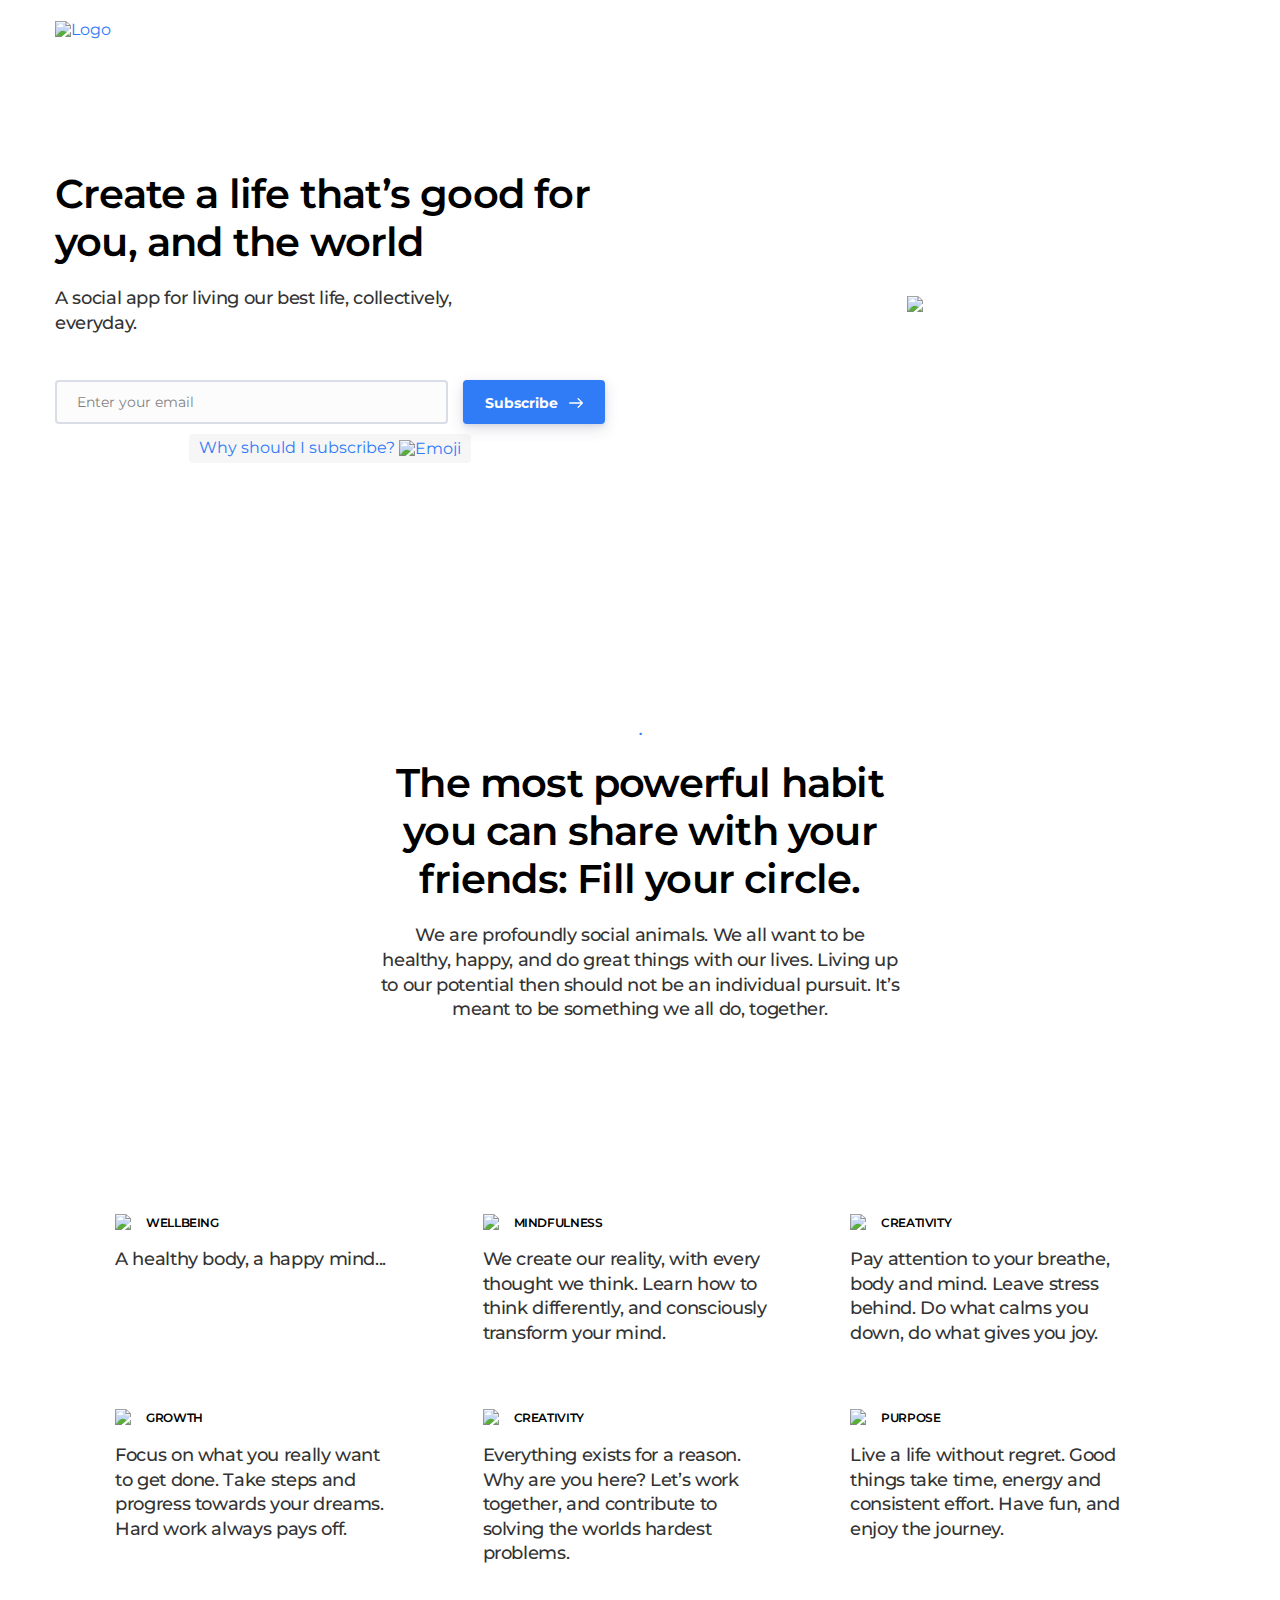
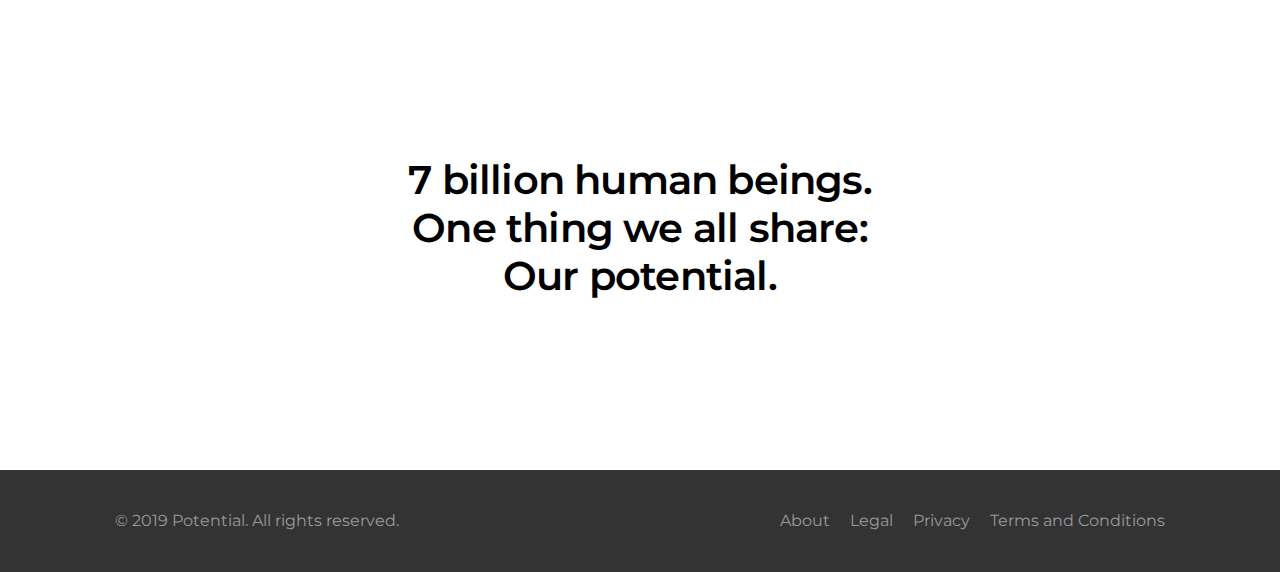
==== index.html @ f82c9346 "initial upload" ====
<!DOCTYPE html>
<html>
  <head>
    <!-- Global site tag (gtag.js) - Google Analytics -->
    <script async src="https://www.googletagmanager.com/gtag/js?id=UA-136040364-1"></script>
    <script>
      window.dataLayer = window.dataLayer || [];
      function gtag(){dataLayer.push(arguments);}
      gtag('js', new Date());

      gtag('config', 'UA-136040364-1');
    </script>
    <meta charset="utf-8">
    <meta name="viewport" content="width=device-width, initial-scale=1">
    <link rel="stylesheet" href="css/main.css">
    <script src="js/main.js" defer></script>
    <link href="https://fonts.googleapis.com/css?family=Montserrat:400,500,600,700,800" rel="stylesheet">
    <!-- Favicon -->
    <link rel="apple-touch-icon" sizes="180x180" href="img/favicon/apple-touch-icon.png">
    <link rel="icon" type="image/png" sizes="32x32" href="img/favicon/favicon-32x32.png">
    <link rel="icon" type="image/png" sizes="16x16" href="img/favicon/favicon-16x16.png">
    <link rel="manifest" href="img/favicon/site.webmanifest">
    <link rel="mask-icon" href="img/favicon/safari-pinned-tab.svg" color="#5bbad5">
    <meta name="msapplication-TileColor" content="#ffffff">
    <meta name="theme-color" content="#ffffff">
    <title>Potential</title>
    <!-- Cookie Popup -->
      <!-- Cookie Popup
      <script src="https://cdnjs.cloudflare.com/ajax/libs/cookieconsent2/3.1.0/cookieconsent.min.js"></script>
      <script>
      window.addEventListener("load", function(){
      window.cookieconsent.initialise({
        "palette": {
          "popup": {
            "background": "#33333388",
            "border-radius": "8",
            "margin": "8px"
          },
          "button": {
            "background": "#307BF6"
          }
        },
        "theme": "classic",
        "position": "bottom"
      })});
      </script>
      -->
    <!-- End Cookie Popup-->
  </head>
  <body>
<!-- START OF: Header =====-->
<header class="header-58 js-scroll-this-box">
  <!-- START OF: Nav 2 =====-->
  <nav class="nav-02">
    <div class="container container--large">
      <div class="nav-02__box">
        <div class="nav-02__logo"><a class="nav-02__link" href="index.html" target="_top">
            <!--You can use image logo:--><img class="nav-02__logo_img" src="img/other/textlogo.png" alt="Logo"/>
            <!--Or uncomment this <span> to have a word-logo.-->
            <!--span.nav-02__logo_text.white-text
            | Unicorn-->

            </a></div>
  <!--      <div class="nav-02__links js-menu">
          <ul class="nav-02__list">
            <li class="nav-02__item"><a class="button   button--black-outline  button--empty " href="about.html"><span>About</span></a>
            </li>
          </ul>
          <div class="nav-02__burger">
            <button class="burger burger--black js-open-menu" type="button">
              <div class="burger__box">
                <div class="burger__inner"></div>
              </div>
            </button>
          </div>
        </div> -->
      </div>
    </div>
  </nav>
  <!-- ===== END OF: Nav -->
  <div class="container container--large header-58__container">
    <div class="header-58__left">
      <div class="header-58__left_content">
        <!-- Our ability to develop, achieve and succeed -->
        <h1 class="heading heading--accent header-58__heading">Create a life that’s good for you, and the world</h1>
        <p class="header-58__text">A social app for living our best life, collectively, everyday.</p>
        <div class="header-58__cta_box">
          <!-- START OF: mailchimp form =====-->
          <form class="form js-subscribe-mailchimp-form" action="https://app.us20.list-manage.com/subscribe/post?u=6e6bca2529ee58202fa939c03&amp;id=a1b8b3dff5" method="post">
            <div class="form__inputs">
              <div class="form__input">
                <input class="text-input js-email-input" type="email" name="EMAIL" placeholder="Enter your email"/>
                <div class="form__messages">
                  <div class="message message--engaging js-message js-engaging-message" data-index="email-form-1117">
                    <div class="message__box">
                      <button class="message__close js-close-message" type="button"><img class="message__close_icon" src="img/icons/corner-top--blue.svg"/></button>
                      <div class="message__body">
                        <div class="message__in">
                          <div class="message__bubble">
                            <div class="message__bubble_text">We're working hard to get Potential into your hands as soon as possible.</div>
                          </div>
                          <div class="message__bubble">
                            <div class="message__bubble_text">Be the first to hear about our launch.</div>
                          </div>
                          <div class="message__bubble">
                            <div class="message__bubble_text"><img class="emoji  " src="img/emoji/smirking.png" alt="Emoji"/>
                            </div>
                          </div>
                        </div>
                        <div class="message__out">
                          <div class="message__out_box">
                            <div class="message__bubble">
                              <div class="message__bubble_text message__bubble_text--out js-reaction-text">
                                <!--updated via JS, no need to enter any text here-->
                              </div>
                            </div>
                          </div>
                        </div>
                      </div>
                      <div class="message__reply_box">
                        <div class="message__reply_word">Reply</div>
                        <div class="message__options">
                          <div class="message__option">
                              <button class="button js-react-on-message button--accent-bg " type="submit"><span class="button__text">I will join</span>
                              </button>
                          </div>
                          <div class="message__option">
                              <button class="button js-react-on-message button--accent-bg " type="submit"><span class="button__text">Sounds great!</span>
                              </button>
                          </div>
                        </div>
                      </div>
                    </div>
                  </div>
                  <div class="message message--success js-message js-success-message">
                    <div class="message__box">
                      <button class="message__close js-close-message" type="button"><img class="message__close_icon" src="img/icons/corner-top--blue.svg"/></button>
                      <div class="message__body">
                        <div class="message__in">
                          <div class="message__bubble">
                            <div class="message__bubble_text"><b>Success!</b> Welcome!<img class="emoji  " src="img/emoji/laughing.png" alt="Emoji"/>Now go and confirm your subscription please.
                            </div>
                          </div>
                          <div class="message__bubble">
                            <div class="message__bubble_text">Find some Potential in your feeds:</div>
                          </div>
                          <div class="message__bubble">
                            <div class="message__bubble_text"><a class="message__bubble_link" href="https://instagram.com/potential_app">https://instagram.com/potential_app</a></div>
                          </div>
                          <div class="message__bubble">
                            <div class="message__bubble_text"><a class="message__bubble_link" href="https://twitter.com/potential_app/">https://twitter.com/potential_app</a></div>
                          </div>
                        </div>
                        <div class="message__out">
                          <div class="message__out_box">
                            <div class="message__bubble">
                              <div class="message__bubble_text message__bubble_text--out js-reaction-text">Coming!</div>
                            </div>
                          </div>
                        </div>
                      </div>
                      <div class="message__reply_box">
                        <div class="message__reply_word">Reply</div>
                        <div class="message__options">
                          <div class="message__option">
                              <button class="button js-react-on-message button--emerald-bg " type="submit"><span class="button__text">Coming!</span>
                              </button>
                          </div>
                          <div class="message__option">
                              <button class="button js-react-on-message button--emerald-bg " type="submit"><span class="button__text">Got you there!</span>
                              </button>
                          </div>
                        </div>
                      </div>
                    </div>
                  </div>
                  <div class="message message--error js-message js-error-message">
                    <div class="message__box">
                      <button class="message__close js-close-message" type="button"><img class="message__close_icon" src="img/icons/corner-top--blue.svg"/></button>
                      <div class="message__body">
                        <div class="message__in">
                          <div class="message__bubble">
                            <div class="message__bubble_text"><b>Error.</b> Your form has not been submitted<img class="emoji  " src="img/emoji/cold_sweat.png" alt="Emoji"/>
                            </div>
                          </div>
                          <div class="message__bubble">
                            <div class="message__bubble_text">This is what the server says:
                              <div class="message__bubble_error js-error-message-text">There must be an @ at the beginning.</div>
                            </div>
                          </div>
                        </div>
                        <div class="message__out">
                          <div class="message__out_box">
                            <div class="message__bubble">
                              <div class="message__bubble_text message__bubble_text--out js-reaction-text">I will retry</div>
                            </div>
                          </div>
                        </div>
                      </div>
                      <div class="message__reply_box">
                        <div class="message__reply_word">Reply</div>
                        <div class="message__options">
                          <div class="message__option">
                              <button class="button js-react-on-message button--ruby-bg " type="submit"><span class="button__text">Uh oh!</span>
                              </button>
                          </div>
                          <div class="message__option">
                              <button class="button js-react-on-message button--ruby-bg " type="submit"><span class="button__text">I will retry</span>
                              </button>
                          </div>
                        </div>
                      </div>
                    </div>
                  </div>
                </div>
              </div>
              <div class="form__button">
                  <button class="button js-submit-button button--accent-bg " type="submit"><span class="button__text">Subscribe</span>
                    <div class="spinner"></div>
                    <div class="button__submit_success">
                      <div class="button__success_circle"></div>
                      <div><svg class="button__success_tick" width="13" height="13" viewBox="0 0 13 13" xmlns="http://www.w3.org/2000/svg"><path class="button__success_tick_path" stroke="#FFF" d="M0 8l5.119 3.873L11.709.381" fill="none" fill-rule="evenodd" stroke-linecap="square"/></svg></div>
                    </div><span class="icon"><svg viewBox="0 0 13 10" xmlns="http://www.w3.org/2000/svg"><path d="M12.823 4.164L8.954.182a.592.592 0 0 0-.854 0 .635.635 0 0 0 0 .88l2.836 2.92H.604A.614.614 0 0 0 0 4.604c0 .344.27.622.604.622h10.332L8.1 8.146a.635.635 0 0 0 0 .88.594.594 0 0 0 .854 0l3.869-3.982a.635.635 0 0 0 0-.88z" fill-rule="nonzero" fill="#00396B"/></svg></span>
                  </button>
              </div>
            </div>
            <div class="form__message_opener">
              <button class="form__message_opener_box js-open-engaging-message" type="button" data-index="email-form-1117">Why should I subscribe?<img class="emoji  " src="img/emoji/thinking.png" alt="Emoji"/>
              </button>
            </div>
          </form>
          <!-- ===== END OF: mailchimp form-->
        </div>
      </div>
    </div>
    <div class="header-58__right"><img class="header-58__img" src="img/other/screen.png"/></div>
  </div>
</header>
<!-- ===== END OF: Header 58-->


<!-- START OF: Features =====-->
<div class="features-01">
  <div class="container container--small">
    <div class="features-01__title_box">
      <div class="subheading">.</div>
      <h2 class="heading heading--accent">The most powerful habit you can share with your friends: Fill your circle.
      </h2>
      <p>We are profoundly social animals. We all want to be healthy, happy, and do great things with our lives. Living up to our potential then should not be an individual pursuit. It’s meant to be something we  all do, together.</p>
    </div>
  </div>
</div>
<!-- ===== END OF: Features 1-->
<!-- START OF: Features =====-->
<div class="features-01">

  <div class="container">
    <ul class="features-01__items">


      <li class="features-01__item">
        <div class="feature">
          <h3 class="feature__title"><img class="feature__icon" src="img/emoji/running.png"/><span class="feature__title_text">WELLBEING</span>
          </h3>
          <p class="feature__content"><span>A healthy body, a happy mind...</span></p>
        </div>
      </li>
      <li class="features-01__item">
        <div class="feature">
          <h3 class="feature__title"><img class="feature__icon" src="img/emoji/art.png"/><span class="feature__title_text">MINDFULNESS</span>
          </h3>
          <p class="feature__content"><span>We create our reality, with every thought we think. Learn how to think differently, and consciously transform your mind.</span></p>
        </div>
      </li>
      <li class="features-01__item">
        <div class="feature">
          <h3 class="feature__title"><img class="feature__icon" src="img/emoji/desert_island.png"/><span class="feature__title_text">CREATIVITY</span>
          </h3>
          <p class="feature__content"><span>Pay attention to your breathe, body and mind. Leave stress behind. Do what calms you down, do what gives you joy.</span></p>
        </div>
      </li>
      <li class="features-01__item">
        <div class="feature">
          <h3 class="feature__title"><img class="feature__icon" src="img/emoji/target.png"/><span class="feature__title_text">GROWTH</span>
          </h3>
          <p class="feature__content"><span>Focus on what you really want to get done. Take steps and progress towards your dreams. Hard work always pays off.</span></p>
        </div>
      </li>


      <li class="features-01__item">
        <div class="feature">
          <h3 class="feature__title"><img class="feature__icon" src="img/emoji/fountain.png"/><span class="feature__title_text">CREATIVITY</span>
          </h3>
          <p class="feature__content"><span>Everything exists for a reason. Why are you here? Let’s work together, and contribute to solving the worlds hardest problems.</span></p>
        </div>
      </li>
      <li class="features-01__item">
        <div class="feature">
          <h3 class="feature__title"><img class="feature__icon" src="img/emoji/globe.png"/><span class="feature__title_text">PURPOSE</span>
          </h3>
          <p class="feature__content"><span>Live a life without regret. Good things take time, energy and consistent effort. Have fun, and enjoy the journey.</span></p>
        </div>
      </li>
    </ul>
  </div>
</div>
<!-- ===== END OF: Features 1-->
<!-- START OF: Features =====-->
<div class="features-01">
  <div class="container container--small">
    <div class="features-01__title_box">
      <h2 class="heading heading--accent">7 billion human beings. One thing we all share: Our potential.
      </h2>
    </div>
  </div>
</div>
<!-- ===== END OF: Features 1-->
<!-- START OF: Features =====-->
<div class="features-01">
  <div class="container container--small">
    <div class="features-01__title_box">

    </div>
  </div>
</div>
<!-- ===== END OF: Features 1-->
<!-- START OF: Footer 02 =====-->
<div class="footer-02">
  <div class="container">
    <div class="footer-02__wrapper">
      <div class="footer-02__text">

        &copy; 2019&nbsp;<a class="footer-02__link" href="index.html">Potential</a>.
        All rights reserved.
      </div>
      <div class="social-buttons">

        <div class="footer-02__text">
          <a class="footer-02__link" href="about.html">About</a> &nbsp;&nbsp;&nbsp;
          <a class="footer-02__link" href="legal.html">Legal</a> &nbsp;&nbsp;&nbsp;
          <a class="footer-02__link" href="privacy.html">Privacy</a> &nbsp;&nbsp;&nbsp;
          <a class="footer-02__link" href="terms.html">Terms and Conditions</a>

        </div>
      </div>
    </div>
  </div>
</div>
<!-- ===== END OF: Footer 02-->
    <!-- This is the root element of the image gallery plugin - PhotoSwipe (https://github.com/dimsemenov/PhotoSwipe)-->
    <!-- Do not delete it.-->
    <!-- It's invisible to user.-->
    <div class="pswp" tabindex="-1" role="dialog" aria-hidden="true">
      <div class="pswp__bg"></div>
      <div class="pswp__scroll-wrap">
        <div class="pswp__container">
          <div class="pswp__item"></div>
          <div class="pswp__item"></div>
          <div class="pswp__item"></div>
        </div>
        <div class="pswp__ui pswp__ui--hidden">
          <div class="pswp__top-bar">
            <div class="pswp__counter"></div>
            <button class="pswp__button pswp__button--close" title="Close (Esc)"></button>
            <button class="pswp__button pswp__button--share" title="Share"></button>
            <button class="pswp__button pswp__button--fs" title="Toggle fullscreen"></button>
            <button class="pswp__button pswp__button--zoom" title="Zoom in/out"></button>
            <div class="pswp__preloader">
              <div class="pswp__preloader__icn">
                <div class="pswp__preloader__cut">
                  <div class="pswp__preloader__donut"></div>
                </div>
              </div>
            </div>
          </div>
          <div class="pswp__share-modal pswp__share-modal--hidden pswp__single-tap">
            <div class="pswp__share-tooltip"></div>
          </div>
          <button class="pswp__button pswp__button--arrow--left" title="Previous (arrow left)"></button>
          <button class="pswp__button pswp__button--arrow--right" title="Next (arrow right)"></button>
          <div class="pswp__caption">
            <div class="pswp__caption__center"></div>
          </div>
        </div>
      </div>
    </div>
  </body>
</html>
---- css/main.css ----
* {
  box-sizing: border-box;
  margin: 0;
  padding: 0; }

html {
  height: 100%;
  font-size: 16px;
  line-height: 1.15;
  -webkit-text-size-adjust: 100%;
  -ms-text-size-adjust: 100%;
  -ms-overflow-style: scrollbar; }

*::-moz-selection, *::-moz-selection {
  color: white;
  background-color: #307BF6; }

*::-moz-selection, *::selection {
  color: white;
  background-color: #307BF6; }

body {
  background-color: white;
  font-family: Montserrat;
  -webkit-font-smoothing: antialiased;
  color: #3d3d3d; }
  body.state-fixed-body {
    overflow: hidden; }

p {
  margin-bottom: 1em;
  margin-top: 1em;
  font-family: "Montserrat";
  line-height: 1.4;
  letter-spacing: -0.02em;
  font-weight: 500;
  color: #333;
  font-size: 1.1em;}

[tabindex="-1"]:focus {
  outline: 0 !important; }

hr {
  box-sizing: content-box;
  height: 0;
  overflow: visible; }

strong, b {
  font-weight: 600; }

input,
button,
select,
optgroup,
textarea {
  margin: 0;
  font-family: inherit;
  font-size: inherit;
  line-height: inherit; }

button,
input {
  border: none;
  background: none;
  overflow: visible; }

button {
  border-radius: 0; }

h1, h2, h3, h4, h5, h6 {
  margin-bottom: 0.5em;
  margin-top: 0.5em;
  line-height: 1.2;
  color: #000;
  font-weight: 600;
  letter-spacing: -0.02em;}

button:focus,
input:focus,
textarea:focus {
  outline: none; }

.container {
  margin-right: auto;
  margin-left: auto;
  padding: 0 15px;
  max-width: 1080px; }
  .container:after {
    content: " ";
    /* Older browser do not support empty content */
    visibility: hidden;
    display: block;
    height: 0;
    clear: both; }
  .container--xsmall {
    max-width: 400px; }
  .container--small {
    max-width: 550px; }
  .container--premid {
    max-width: 750px; }
  .container--mid {
    max-width: 900px; }
  .container--large {
    max-width: 1200px; }
  .container--xlarge {
    max-width: 1600px; }
  .container--max {
    max-width: 100%; }

header {
  position: relative;
  z-index: 50; }

a, .link, .links-02__link, .links-04__link, .links-05__link, .links-06__link {
  color: #307BF6;
  transition: color 0.2s ease; }

p a:hover, .link:hover, .links-02__link:hover, .links-04__link:hover, .links-05__link:hover, .links-06__link:hover {
  color: #041ddf; }

pre {
  line-height: 1.5; }

.heading, .text--04__big_text {
  font-size: 2em; }
  @media (max-width: 768px) {
    .heading, .text--04__big_text {
      font-size: 1.7em; } }
  @media (max-width: 500px) {
    .heading, .text--04__big_text {
      font-size: 1.5em; } }
  .heading--light {
    font-weight: 300; }
  .heading--big {
    font-size: 2.5em; }
    @media (max-width: 768px) {
      .heading--big {
        font-size: 2.2em; } }
    @media (max-width: 500px) {
      .heading--big {
        font-size: 1.8em; } }
  .heading--accent, .text--04__big_text {
    font-size: 2.5em; }
    .text--05__big_text {
      font-size: 2em; }
    @media (max-width: 768px) {
      .heading--accent, .text--04__big_text {
        font-size: 2.5em; } }
    @media (max-width: 500px) {
      .heading--accent, .text--04__big_text {
        font-size: 2em; } }

.heading__accent_word {
  position: relative; }
  .heading__accent_word:before {
    content: "";
    position: absolute;
    z-index: -1;
    left: -7px;
    right: -7px;
    bottom: -2px;
    top: -2px;
    transform: rotate(-1deg) scaleX(0);
    transition: transform 0.7s cubic-bezier(0.77, 0.31, 0, 0.975);
    transform-origin: left center; }
  .heading__accent_word.state-active:before {
    transform: rotate(-1deg) scaleX(1); }
  .heading__accent_word--white:before {
    background-color: rgba(255, 255, 255, 0.1); }
  .heading__accent_word--accent:before {
    background-color: rgba(77, 97, 252, 0.12); }

.heading__opaque_word {
  opacity: 0.5; }

.subheading {
  text-transform: uppercase;
  color: #307BF6;
  font-size: 12px;
  font-weight: 700;
  line-height: 1.4; }

.text, .pricing-04__item_text, .features-05__item_text {
  line-height: 1.4; }

.white-text, .text-white {
  color: white; }

.text-center, .center-text {
  text-align: center; }

.burger {
  display: inline-block;
  position: relative;
  opacity: 0.7;
  padding: 15px 15px;
  border-radius: 50%;
  font-size: 0;
  cursor: pointer;
  transition: opacity 0.25s ease; }
  .burger:active {
    background-color: rgba(255, 255, 255, 0.1); }
  .burger:before {
    content: "";
    position: absolute;
    z-index: 0;
    left: 0;
    right: 0;
    bottom: 0;
    top: 0;
    margin: auto;
    border-radius: 9999px;
    width: 40px;
    height: 40px;
    background-color: rgba(223, 234, 254, 0.2); }
  .burger--black:before {
    background-color: rgba(48, 48, 48, 0.08); }
  .burger:hover {
    opacity: 1; }

.burger__box {
  width: 12px;
  height: 14px;
  display: inline-block;
  position: relative; }

.burger__inner {
  display: block;
  top: 50%;
  margin-top: -1px;
  transition-duration: 0.075s;
  transition-timing-function: cubic-bezier(0.55, 0.055, 0.675, 0.19); }
  .burger__inner, .burger__inner::before, .burger__inner::after {
    width: 12px;
    height: 2px;
    background-color: white;
    border-radius: 4px;
    position: absolute;
    transition-property: transform;
    transition-duration: 0.15s;
    transition-timing-function: ease; }
    .burger--black .burger__inner, .burger--black .burger__inner::before, .burger--black .burger__inner::after {
      background-color: #303030; }
  .burger__inner::before, .burger__inner::after {
    content: "";
    display: block; }
  .burger__inner::before {
    top: -6px; }
  .burger__inner::after {
    bottom: -6px; }
  .burger__inner::before {
    transition: top 0.2s 0.12s ease, opacity 0.075s ease; }
  .burger__inner::after {
    transition: bottom 0.2s 0.12s ease, transform 0.08s cubic-bezier(0.55, 0.055, 0.675, 0.19); }
  .state-active-burger .burger__inner {
    transform: rotate(45deg);
    transition-delay: 0.12s;
    transition-timing-function: cubic-bezier(0.215, 0.61, 0.355, 1); }
    .state-active-burger .burger__inner::before {
      top: 0;
      opacity: 0;
      transition: top 0.08s ease, opacity 0.08s 0.12s ease; }
    .state-active-burger .burger__inner::after {
      bottom: 0;
      transform: rotate(-90deg);
      transition: bottom 0.08s ease, transform 0.08s 0.12s cubic-bezier(0.215, 0.61, 0.355, 1); }

.button {
  overflow: hidden;
  display: inline-block;
  position: relative;
  padding: 12px 20px 12px;
  min-width: 120px;
  border: 2px solid transparent;
  min-height: 44px;
  border-radius: 4px;
  box-shadow: 0 2px 4px 0 rgba(136, 144, 195, 0.2), 0 5px 15px 0 rgba(37, 44, 97, 0.15);
  font-size: 14px;
  font-weight: 700;
  -webkit-user-select: none;
  -moz-user-select: none;
  -ms-user-select: none;
  user-select: none;
  text-align: center;
  text-decoration: none;
  cursor: pointer;
  transition: color 0.2s ease, background-color 0.2s ease, border-color 0.2s ease, box-shadow 0.2s ease, transform 0.2s ease; }
  .button[disabled] {
    cursor: default; }
    .button[disabled]:hover, .button[disabled]:focus {
      transform: none; }
      .button[disabled]:hover .icon, .button[disabled]:focus .icon {
        transform: none; }
    .button[disabled]:active {
      transform: none;
      outline: none; }
  .button[disabled]:not(.state-show-success-tick):not(.state-show-spinner) {
    opacity: 0.4; }
  .button .icon {
    display: inline-block;
    vertical-align: middle;
    height: 1em;
    width: 1em;
    margin-left: 7px;
    transition: opacity 0.2s ease, transform 0.2s ease; }
  .button:hover, .button:focus {
    transform: translateY(-2px);
    box-shadow: 0 2px 8px 0 rgba(136, 144, 195, 0.22), 0 8px 15px 0 rgba(37, 44, 97, 0.17); }
    .button:hover .icon, .button:focus .icon {
      transform: translateX(3px); }
  .button:active {
    transform: translateY(-1px);
    box-shadow: 0 2px 4px 0 rgba(136, 144, 195, 0.2), 0 5px 15px 0 rgba(37, 44, 97, 0.15);
    outline: none; }
  .button--accent-outline {
    background-color: transparent;
    border-color: #307BF6;
    color: #307BF6; }
    .button--accent-outline .icon svg *,
    .button--accent-outline .button__system_icon svg * {
      fill: #307BF6; }
  .button--accent-bg {
    background-color: #307BF6;
    color: white; }
    .button--accent-bg .icon svg *,
    .button--accent-bg .button__system_icon svg * {
      fill: white; }
    .button--accent-bg:hover {
      background-color: #344bfc; }
  .button--black-outline {
    background-color: transparent;
    border-color: #303030;
    color: #303030; }
    .button--black-outline .icon svg *,
    .button--black-outline .button__system_icon svg * {
      fill: #303030; }
  .button--black-bg {
    background-color: #303030;
    color: white; }
    .button--black-bg .icon svg *,
    .button--black-bg .button__system_icon svg * {
      fill: white; }
    .button--black-bg:hover {
      background-color: black; }
  .button--midnight-outline {
    background-color: transparent;
    border-color: #00396B;
    color: #00396B; }
    .button--midnight-outline .icon svg *,
    .button--midnight-outline .button__system_icon svg * {
      fill: #00396B; }
  .button--midnight-bg {
    background-color: #00396B;
    color: white; }
    .button--midnight-bg .icon svg *,
    .button--midnight-bg .button__system_icon svg * {
      fill: white; }
    .button--midnight-bg:hover {
      background-color: #307BF6; }
  .button--acid-outline {
    background-color: transparent;
    border-color: #4ADDB4;
    color: #4ADDB4; }
    .button--acid-outline .icon svg *,
    .button--acid-outline .button__system_icon svg * {
      fill: #4ADDB4; }
  .button--acid-bg {
    background-color: #4ADDB4;
    color: white; }
    .button--acid-bg .icon svg *,
    .button--acid-bg .button__system_icon svg * {
      fill: white; }
    .button--acid-bg:hover {
      background-color: #35d9ab; }
  .button--emerald-outline {
    background-color: transparent;
    border-color: #4BCA81;
    color: #4BCA81; }
    .button--emerald-outline .icon svg *,
    .button--emerald-outline .button__system_icon svg * {
      fill: #4BCA81; }
  .button--emerald-bg {
    background-color: #4BCA81;
    color: white; }
    .button--emerald-bg .icon svg *,
    .button--emerald-bg .button__system_icon svg * {
      fill: white; }
    .button--emerald-bg:hover {
      background-color: #39c273; }
  .button--ruby-outline {
    background-color: transparent;
    border-color: #C23934;
    color: #C23934; }
    .button--ruby-outline .icon svg *,
    .button--ruby-outline .button__system_icon svg * {
      fill: #C23934; }
  .button--ruby-bg {
    background-color: #C23934;
    color: white; }
    .button--ruby-bg .icon svg *,
    .button--ruby-bg .button__system_icon svg * {
      fill: white; }
    .button--ruby-bg:hover {
      background-color: #ae332f; }
  .button--alt-accent-outline {
    background-color: transparent;
    border-color: #F90473;
    color: #F90473; }
    .button--alt-accent-outline .icon svg *,
    .button--alt-accent-outline .button__system_icon svg * {
      fill: #F90473; }
  .button--alt-accent-bg {
    background-color: #F90473;
    color: white; }
    .button--alt-accent-bg .icon svg *,
    .button--alt-accent-bg .button__system_icon svg * {
      fill: white; }
    .button--alt-accent-bg:hover {
      background-color: #e00467; }
  .button--white-outline {
    background-color: transparent;
    border-color: white;
    color: white; }
    .button--white-outline .icon svg *,
    .button--white-outline .button__system_icon svg * {
      fill: white; }
  .button--white-bg {
    background-color: #F6F6F6;
    color: #303030; }
    .button--white-bg .icon svg *,
    .button--white-bg .button__system_icon svg * {
      fill: #00396B; }
  .button--large {
    padding: 16px 30px;
    min-height: 52px; }
  .button--small {
    padding: 6px 10px;
    min-height: 32px; }
  .button--empty {
    min-width: auto;
    background-color: transparent;
    border-color: transparent;
    box-shadow: none; }
    .button--empty:hover {
      box-shadow: none;
      background-color: rgba(233, 241, 255, 0.7); }
    .button--empty.button--white-outline:hover {
      background-color: rgba(255, 255, 255, 0.1); }
  .button.state-show-success-tick {
    border-color: #4BCA81; }
  .button--vendor-logo {
    padding-left: 65px; }

button.button {
  padding-top: 11px;
  padding-bottom: 11px; }

.button__system_icon,
.button__chrome_icon {
  position: absolute;
  top: 50%;
  left: 15px;
  transform: translateY(-50%);
  height: 16px;
  width: 16px; }
  .button__system_icon svg,
  .button__chrome_icon svg {
    height: 100%; }
  .button__system_icon:after,
  .button__chrome_icon:after {
    content: "";
    width: 1px;
    position: absolute;
    right: -15px;
    top: 0;
    bottom: 0;
    background-color: rgba(70, 70, 70, 0.12);
    transform: scaleY(20); }
    .button--black-bg .button__system_icon:after,
    .button--midnight-bg .button__system_icon:after, .button--black-bg
    .button__chrome_icon:after,
    .button--midnight-bg
    .button__chrome_icon:after {
      background-color: rgba(255, 255, 255, 0.12); }

.button__text {
  vertical-align: middle;
  transition: opacity 0.2s ease, transform 0.2s ease; }
  .state-show-spinner .button__text {
    opacity: 0;
    transform: translateX(10px); }

.state-show-spinner.button .icon {
  opacity: 0;
  transform: translateX(10px); }

.button .spinner {
  position: absolute;
  opacity: 0;
  left: 0;
  right: 0;
  bottom: 0;
  top: 0;
  margin: auto; }

.state-show-spinner.button .spinner {
  opacity: 1; }

.button__submit_success {
  position: absolute;
  z-index: 10;
  left: 0;
  right: 0;
  bottom: 0;
  top: 0;
  margin: auto; }

.button__success_circle {
  position: absolute;
  left: 0;
  right: 0;
  bottom: 0;
  top: 0;
  margin: auto;
  width: 20px;
  height: 20px;
  border-radius: 50%;
  transform: scale(0);
  opacity: 0;
  background-color: #4BCA81;
  transition: transform 0.5s ease-out, opacity 0.5s ease; }
  .state-show-success-tick .button__success_circle {
    opacity: 1;
    transform: scale(10);
    transition: transform 0.5s ease-out; }

.button__success_tick {
  position: absolute;
  left: 0;
  right: 0;
  bottom: 0;
  top: 0;
  z-index: 10;
  margin: auto; }

.button__success_tick_path {
  stroke-dasharray: 20;
  stroke-dashoffset: 20; }
  .state-show-success-tick .button__success_tick_path {
    transition: stroke-dashoffset 0.5s 0.2s ease;
    stroke-dashoffset: 0; }

.text-input {
  width: 100%;
  border-radius: 4px;
  padding: 0 20px;
  height: 44px;
  background-color: rgba(246, 246, 246, 0.3);
  border: 2px solid #D8DDE6;
  font-size: 14px;
  transition: border-color 0.2s ease, background-color 0.2s ease; }
  .text-input::-webkit-input-placeholder {
    opacity: 0.5;
    font-size: inherit;
    color: inherit;
    transition: opacity 0.2s ease, transform 0.2s ease; }
  .text-input:-moz-placeholder {
    opacity: 0.5;
    font-size: inherit;
    color: inherit;
    transition: opacity 0.2s ease, transform 0.2s ease; }
  .text-input::-moz-placeholder {
    opacity: 0.5;
    font-size: inherit;
    color: inherit;
    transition: opacity 0.2s ease, transform 0.2s ease; }
  .text-input:-ms-input-placeholder {
    opacity: 0.5;
    font-size: inherit;
    color: inherit;
    transition: opacity 0.2s ease, transform 0.2s ease; }
  .text-input:hover {
    border-color: #a3afc4; }
  .text-input:focus {
    border-color: #307BF6;
    background-color: rgba(246, 246, 246, 0.2); }
    .text-input:focus::-webkit-input-placeholder {
      opacity: 0;
      transform: translateX(10px); }
    .text-input:focus:-moz-placeholder {
      opacity: 0;
      transform: translateX(10px); }
    .text-input:focus::-moz-placeholder {
      opacity: 0;
      transform: translateX(10px); }
    .text-input:focus:-ms-input-placeholder {
      opacity: 0;
      transform: translateX(10px); }
  .text-input--white {
    color: white; }
  .text-input--black {
    background-color: rgba(0, 57, 107, 0.4);
    box-shadow: inset 0 2px 8px 0 rgba(0, 0, 0, 0.05);
    border-radius: 4px;
    border-color: rgba(0, 57, 107, 0.15);
    color: white; }
    .text-input--black::-webkit-input-placeholder {
      opacity: 0.7;
      color: white; }
    .text-input--black:-moz-placeholder {
      opacity: 0.7;
      color: white; }
    .text-input--black::-moz-placeholder {
      opacity: 0.7;
      color: white; }
    .text-input--black:-ms-input-placeholder {
      opacity: 0.7;
      color: white; }
  .text-input--black:focus {
    border-color: white; }

.store-button {
  display: inline-block;
  border-radius: 4px;
  height: 44px;
  width: 130px;
  background-color: black;
  text-align: center;
  transition: background-color 0.2s ease, transform 0.2s ease, -webkit-filter 0.2s ease, border-color 0.2s ease, background-color 0.2s ease, transform 0.2s ease, filter 0.2s ease, border-color 0.2s ease; }
  .store-button:hover {
    background-color: #307BF6;
    transform: translateY(-2px); }
  .store-button--white {
    border: 1px solid white; }
    .store-button--white:hover {
      border-color: #307BF6; }
  @media (max-width: 500px) {
    .store-button {
      width: 120px; } }

.store-button__img {
  height: 100%; }
  .store-button__img svg {
    height: 100%;
    vertical-align: middle; }

.pill-link {
  display: inline-flex;
  align-items: center;
  border-radius: 9999px;
  padding: 5px 15px 5px 6px;
  text-decoration: none;
  transition: background-color 0.2s ease; }
  .pill-link--blue {
    background-color: #DFEAFE;
    color: #307BF6; }
    .pill-link--blue:hover {
      background-color: #cbddfd;
      color: #307BF6; }
  .pill-link--black {
    background-color: rgba(48, 48, 48, 0.12);
    color: white; }
    .pill-link--black:hover {
      background-color: rgba(48, 48, 48, 0.2);
      color: white; }
  .pill-link--green {
    background-color: rgba(75, 202, 129, 0.12);
    color: #4BCA81; }
    .pill-link--green:hover {
      background-color: rgba(75, 202, 129, 0.185);
      color: #4BCA81; }
  .pill-link--small {
    min-height: 25px;
    font-size: 14px;
    border-radius: 25px; }

.pill-link__pill {
  height: 24px;
  line-height: 24px;
  border-radius: 24px;
  padding: 0 7px;
  background-color: #307BF6;
  color: #fff;
  font-size: 10px;
  font-weight: 700;
  text-transform: uppercase;
  letter-spacing: 0.04em; }
  .pill-link--small .pill-link__pill {
    height: 15px;
    line-height: 16px;
    padding: 0 7px;
    border-radius: 15px;
    font-size: 9px; }
  .pill-link--green .pill-link__pill {
    background-color: #4BCA81; }

.pill-link__text {
  margin-left: 10px;
  margin-bottom: 1px; }

.pill-link__icon {
  margin-left: 9px;
  height: 1em;
  width: 1em;
  transform-origin: right center;
  transition: transform 0.2s ease; }
  .pill-link:hover .pill-link__icon {
    transform: translateX(3px); }
  .pill-link__icon svg * {
    fill: #307BF6; }
  .pill-link--black .pill-link__icon svg * {
    fill: white; }
  .pill-link--green .pill-link__icon svg * {
    fill: #4BCA81; }

.tag {
  display: inline-block;
  padding: 4px 12px;
  border-radius: 99px;
  font-weight: 700;
  font-size: 10px;
  letter-spacing: 0.03em;
  background-color: #307BF6;
  color: white;
  text-transform: uppercase; }
  .tag--blue {
    background-color: rgba(77, 97, 252, 0.2);
    color: #307BF6; }
  .tag--magenta {
    background-color: rgba(249, 4, 115, 0.2);
    color: #F90473; }
  .tag--black {
    background-color: #303030; }
  .tag--green {
    background-color: rgba(75, 202, 129, 0.2);
    color: #4BCA81; }
  .tag--acid {
    background-color: rgba(74, 221, 180, 0.2);
    color: #4ADDB4; }
  .tag--night {
    background-color: #00396B; }
  .tag--yellow {
    background-color: #ffeb3b;
    color: #303030; }

.tab {
  display: inline-block;
  margin: 0 1px;
  margin-bottom: 5px; }

.tab__button {
  display: inline-block;
  padding: 7px 10px;
  border-radius: 4px;
  cursor: pointer;
  transition: background-color 0.2s ease, color 0.2s ease;
  font-weight: 700; }
  .tab__button:hover, .tab__button:focus {
    background-color: #e8ebf0; }
  .tab__button.state-active-tab, .tab__button.state-active-tab:hover, .tab__button--active:focus {
    background-color: #DFEAFE;
    color: #307BF6;
    cursor: default; }

.link_badge {
  position: absolute;
  right: -6px;
  top: 50%;
  padding: 2px 4px;
  border-radius: 3px;
  transform: translateX(100%) translateY(-50%);
  background-color: #4ADDB4;
  font-weight: 700;
  text-transform: uppercase;
  color: white;
  font-size: 10px; }
  .link_badge--blue {
    background-color: #307BF6; }
  .link_badge--magenta {
    background-color: #F90473; }
  .link_badge--black {
    background-color: #303030; }
  .link_badge--green {
    background-color: #4BCA81; }
  .link_badge--acid {
    background-color: #4ADDB4; }
  .link_badge--night {
    background-color: #00396B; }
  .link_badge--yellow {
    background-color: #ffeb3b;
    color: #303030; }

.circle-button {
  display: inline-flex;
  align-content: center;
  justify-content: center;
  position: relative;
  border-radius: 99px;
  height: 60px;
  width: 60px;
  cursor: pointer;
  transition: background-color 0.2s ease, border-color 0.2s ease, box-shadow 0.2s ease, transform 0.2s ease; }
  .circle-button--play .icon {
    position: relative;
    left: 3px; }
  .circle-button:hover {
    transform: translateY(-2px); }
  .circle-button .icon {
    width: 22px;
    height: 22px;
    display: flex;
    justify-content: center;
    align-items: center; }
    .circle-button .icon svg {
      width: 100%;
      height: 100%; }
      .circle-button .icon svg * {
        transition: fill 0.2s ease; }
  .circle-button--blue-bg {
    background-color: #307BF6;
    box-shadow: 0 10px 16px 0 rgba(0, 0, 0, 0.17);
    color: white; }
    .circle-button--blue-bg svg * {
      fill: white; }
    .circle-button--blue-bg:hover {
      box-shadow: 0 12px 20px 0 rgba(0, 0, 0, 0.2); }
    .circle-button--blue-bg .circle-button__hover_bg {
      background-color: #307BF6; }
  .circle-button--transparent {
    background-color: transparent; }
    .circle-button--transparent .circle-button__hover_bg {
      background-color: white; }
    .circle-button--transparent svg * {
      fill: white; }
  .circle-button--light-blue-bg {
    background-color: #DFEAFE; }
    .circle-button--light-blue-bg:hover {
      background-color: #307BF6;
      box-shadow: 0 10px 16px 0 rgba(0, 0, 0, 0.17); }
      .circle-button--light-blue-bg:hover svg * {
        fill: white; }
    .circle-button--light-blue-bg svg * {
      fill: #307BF6; }

.emoji {
  position: relative;
  vertical-align: middle;
  bottom: 1px;
  max-height: 1em; }
  .emoji--large {
    height: 55px;
    max-height: 100%; }

.heading .emoji, .text--04__big_text .emoji {
  margin-left: 0.3em;
  margin-right: 0.3em; }

.pointed-badge {
  display: inline-block;
  position: relative;
  height: 22px;
  line-height: 22px;
  font-weight: 700;
  font-size: 12px;
  color: white; }
  .pointed-badge:before {
    position: absolute;
    content: "";
    width: 0;
    height: 0;
    border-style: solid;
    border-color: transparent transparent transparent transparent; }
  .pointed-badge--left {
    padding: 0 10px 0 3px;
    border-radius: 0 99px 99px 0; }
  .pointed-badge--right {
    padding: 0 3px 0 10px;
    border-radius: 99px 0 0 99px; }
  .pointed-badge--left:before {
    left: 0;
    transform: translateX(-100%);
    border-width: 11px 12px 11px 0; }
  .pointed-badge--right:before {
    right: 0;
    transform: translateX(100%);
    border-width: 11px 0 11px 12px; }
  .pointed-badge--blue-bg {
    background-color: #307BF6; }
    .pointed-badge--blue-bg.pointed-badge--left:before {
      border-right-color: #307BF6; }
    .pointed-badge--blue-bg.pointed-badge--right:before {
      border-left-color: #307BF6; }
  .pointed-badge--green-bg {
    background-color: #4BCA81; }
    .pointed-badge--green-bg.pointed-badge--left:before {
      border-right-color: #4BCA81; }
    .pointed-badge--green-bg.pointed-badge--right:before {
      border-left-color: #4BCA81; }
  .pointed-badge--magenta-bg {
    background-color: #F90473; }
    .pointed-badge--magenta-bg.pointed-badge--left:before {
      border-right-color: #F90473; }
    .pointed-badge--magenta-bg.pointed-badge--right:before {
      border-left-color: #F90473; }
  .pointed-badge--acid-bg {
    background-color: #4ADDB4; }
    .pointed-badge--acid-bg.pointed-badge--left:before {
      border-right-color: #4ADDB4; }
    .pointed-badge--acid-bg.pointed-badge--right:before {
      border-left-color: #4ADDB4; }

.pointed-badge__text {
  margin-right: 5px; }

.profile-picture {
  display: inline-block;
  border-radius: 50%;
  height: 50px;
  width: 50px;
  box-shadow: 0 5px 15px rgba(34, 40, 89, 0.2); }
  .profile-picture--large {
    height: 100px;
    width: 100px; }
  .profile-picture--small {
    height: 30px;
    width: 30px; }

.radio {
  display: inline-block;
  position: relative; }

.radio__input {
  position: absolute;
  z-index: 100;
  opacity: 0;
  height: 14px;
  width: 14px;
  cursor: pointer; }

.radio__input:checked ~ .radio__check:before {
  transform: none;
  opacity: 1; }

.radio__input:checked ~ .radio__check:after {
  background-color: #4BCA81;
  transform: scale(1.2); }

.radio:hover .radio__input:not(:disabled) ~ .radio__check {
  background-color: #b9c2d2; }

.radio__input:disabled ~ .radio__check,
.radio__input:disabled ~ .radio__label {
  opacity: 0.6;
  cursor: default; }

.radio__input:focus ~ .radio__check,
.radio__input:active ~ .radio__check {
  background-color: #9aa7be; }

.radio__label {
  vertical-align: middle;
  cursor: pointer; }

.radio__check {
  position: relative;
  display: inline-block;
  vertical-align: middle;
  margin-right: 7px;
  height: 14px;
  width: 14px;
  background-color: #D8DDE6;
  border-radius: 50%;
  cursor: pointer;
  transition: background-color 0.2s ease; }
  .radio__check:after {
    content: "";
    position: absolute;
    left: 0;
    right: 0;
    bottom: 0;
    top: 0;
    height: 10px;
    width: 10px;
    margin: auto;
    border-radius: 50%;
    background-color: white;
    transition: opacity 0.2s ease, transform 0.2s ease, background-color 0.2s ease; }
  .radio__check:before {
    content: "";
    position: absolute;
    z-index: 10;
    left: 0;
    right: 0;
    bottom: 0;
    top: 0;
    margin: auto;
    border-radius: 50%;
    background-color: #307BF6;
    opacity: 0;
    transform: scale(0);
    transition: opacity 0.2s 0.05s ease, transform 0.2s 0.05s ease; }

.radio__dot {
  position: absolute;
  z-index: 50;
  left: 0;
  right: 0;
  bottom: 0;
  top: 0;
  margin: auto;
  height: 4px;
  width: 4px;
  border-radius: 50%;
  background-color: white; }

.checkbox {
  display: inline-block;
  position: relative;
  width: 16px;
  height: 16px; }

.checkbox__input {
  position: absolute;
  z-index: 100;
  opacity: 0;
  height: 16px;
  width: 16px;
  left: 0;
  top: 0;
  cursor: pointer; }

.checkbox__input:checked:hover ~ .checkbox__check:before {
  background-color: #344bfc; }

.checkbox__input:checked ~ .checkbox__check:before {
  transform: none;
  opacity: 1; }

.checkbox__input:checked ~ .checkbox__check:after {
  background-color: #4BCA81;
  transform: scale(1.2); }

.checkbox__input:disabled ~ .checkbox__check,
.checkbox__input:disabled ~ .checkbox__label {
  opacity: 0.6;
  cursor: default; }

.checkbox:hover .checkbox__input:not(:disabled) ~ .checkbox__check {
  background-color: #b9c2d2; }

.checkbox__input:focus ~ .checkbox__check,
.checkbox__input:active ~ .checkbox__check {
  background-color: #9aa7be; }

.checkbox__label {
  vertical-align: middle;
  cursor: pointer; }

.checkbox__check {
  position: absolute;
  display: inline-block;
  vertical-align: middle;
  left: 0;
  top: 0;
  border-radius: 2px;
  overflow: hidden;
  height: 16px;
  width: 16px;
  background-color: #D8DDE6;
  cursor: pointer;
  transition: background-color 0.2s ease; }
  .checkbox__check:after {
    content: "";
    position: absolute;
    left: 0;
    right: 0;
    bottom: 0;
    top: 0;
    height: 12px;
    width: 12px;
    margin: auto;
    background-color: white;
    transition: opacity 0.2s ease, transform 0.2s ease, background-color 0.2s ease; }
  .checkbox__check:before {
    content: "";
    position: absolute;
    z-index: 10;
    left: 0;
    right: 0;
    bottom: 0;
    top: 0;
    margin: auto;
    background-color: #307BF6;
    opacity: 0;
    transform: scale(0);
    transition: opacity 0.2s 0.05s ease, transform 0.2s 0.05s ease; }

.checkbox__icon {
  position: absolute;
  z-index: 50;
  left: 0;
  right: 0;
  bottom: 0;
  top: 0;
  margin: auto;
  height: 8px;
  width: 8px; }

.mockup__case {
  display: inline-block;
  position: relative; }
  .mockup--black .mockup__case {
    background-color: #303030; }
  .mockup--white .mockup__case {
    background-color: white; }
  .mockup--iphone .mockup__case,
  .mockup--ipad .mockup__case {
    box-shadow: 0px 5px 43px 0 rgba(0, 0, 0, 0.09); }
  .mockup--iphone.mockup--portrait .mockup__case {
    max-width: 286px;
    width: 100%;
    border-radius: 16%/7.62%; }
    .mockup--iphone.mockup--portrait .mockup__case .mockup__spacer {
      padding-top: 209.79021%; }
  .mockup--iphone.mockup--landscape .mockup__case {
    max-width: 600px;
    width: 100%;
    border-radius: 7.62%/16%; }
    .mockup--iphone.mockup--landscape .mockup__case .mockup__spacer {
      padding-top: 47.66667%; }
  .mockup--ipad.mockup--portrait .mockup__case {
    max-width: 600px;
    width: 100%;
    border-radius: 40px;
    border-radius: 7.5%/5%; }
    .mockup--ipad.mockup--portrait .mockup__case .mockup__spacer {
      padding-top: 150%; }
  .mockup--ipad.mockup--landscape .mockup__case {
    max-width: 900px;
    width: 100%;
    border-radius: 5%/7.5%; }
    .mockup--ipad.mockup--landscape .mockup__case .mockup__spacer {
      padding-top: 66.66667%; }
  .mockup--macbook .mockup__case {
    width: 73.3%;
    border-radius: 4.5%/6.39%;
    background-color: #FDFEFF;
    box-shadow: 0 0 0 1px rgba(52, 63, 75, 0.02), 0 10px 60px 0 rgba(52, 63, 75, 0.08), 0 10px 30px 0 rgba(52, 63, 75, 0.06); }
    .mockup--macbook .mockup__case .mockup__spacer {
      padding-top: 70.2%; }

.mockup__speaker {
  position: absolute; }
  .mockup--black .mockup__speaker {
    background-color: #2A2A2A;
    box-shadow: inset 0 26px 35px 0 rgba(0, 0, 0, 0.04); }
  .mockup--white .mockup__speaker {
    background-color: #FFFFFF;
    box-shadow: inset 0 3px 24px 0 rgba(0, 0, 0, 0.07); }
  .mockup--ipad .mockup__speaker {
    display: block;
    border-radius: 50%; }
    .mockup--ipad .mockup__speaker:before {
      content: "";
      display: block;
      padding-bottom: 100%; }
  .mockup--iphone .mockup__speaker {
    border-radius: 8px; }
  .mockup--iphone.mockup--portrait .mockup__speaker {
    left: 0;
    right: 0;
    top: 5.9%;
    margin: auto;
    width: 15%;
    height: 1.3%; }
  .mockup--iphone.mockup--landscape .mockup__speaker {
    height: 15%;
    width: 1.3%;
    left: 5.7%;
    top: 50%;
    transform: translateY(-50%); }
  .mockup--ipad.mockup--portrait .mockup__speaker {
    left: 0;
    right: 0;
    top: 4.2%;
    margin: auto;
    width: 2.67%; }
  .mockup--ipad.mockup--landscape .mockup__speaker {
    left: 4.2%;
    top: 50%;
    transform: translateY(-50%);
    width: 1.91%; }

.mockup__screen {
  position: absolute;
  border-radius: 4px; }
  .mockup--white .mockup__screen {
    border: 2px solid #F6F6F6; }
  .mockup--black .mockup__screen {
    border: 2px solid #272727; }
  .mockup--iphone.mockup--portrait .mockup__screen {
    left: 0;
    right: 0;
    top: 12%;
    margin: auto;
    width: 85%; }
    .mockup--iphone.mockup--portrait .mockup__screen:before {
      content: "";
      display: block;
      padding-bottom: 182%; }
  .mockup--iphone.mockup--landscape .mockup__screen {
    left: 12%;
    top: 50%;
    transform: translateY(-50%);
    width: 73.4%; }
    .mockup--iphone.mockup--landscape .mockup__screen:before {
      content: "";
      display: block;
      padding-bottom: 56%; }
  .mockup--ipad.mockup--portrait .mockup__screen {
    left: 0;
    right: 0;
    top: 9.7%;
    margin: auto;
    width: 89.3%; }
    .mockup--ipad.mockup--portrait .mockup__screen:before {
      content: "";
      display: block;
      padding-bottom: 132.8%; }
  .mockup--ipad.mockup--landscape .mockup__screen {
    left: 9.7%;
    top: 50%;
    transform: translateY(-50%);
    width: 78.6%; }
    .mockup--ipad.mockup--landscape .mockup__screen:before {
      content: "";
      display: block;
      padding-bottom: 75.4%; }
  .mockup--macbook .mockup__screen {
    left: 0;
    right: 0;
    top: 7.4%;
    margin: auto;
    width: 92.5%; }
    .mockup--macbook .mockup__screen:before {
      content: "";
      display: block;
      padding-bottom: 62.3%; }
  @media (max-width: 500px) {
    .mockup__screen {
      border-radius: 2px;
      border-width: 1px; } }

.mockup__screenshot {
  position: absolute;
  left: 0;
  right: 0;
  bottom: 0;
  top: 0;
  background-size: cover;
  background-position: center top;
  background-repeat: no-repeat; }

.mockup__button {
  position: absolute;
  border-radius: 50%; }
  .mockup__button:before {
    content: "";
    display: block;
    padding-bottom: 100%; }
  .mockup--black .mockup__button {
    background-color: #2A2A2A;
    box-shadow: inset 0 26px 35px 0 rgba(0, 0, 0, 0.04); }
  .mockup--white .mockup__button {
    background-color: #FFFFFF;
    box-shadow: inset 0 26px 35px 0 rgba(0, 0, 0, 0.04); }
  .mockup--iphone.mockup--portrait .mockup__button {
    left: 0;
    right: 0;
    bottom: 3.9%;
    margin: auto;
    width: 15.4%; }
  .mockup--iphone.mockup--landscape .mockup__button {
    right: 3.9%;
    top: 50%;
    transform: translateY(-50%);
    width: 7.35%; }
  .mockup--ipad.mockup--portrait .mockup__button {
    left: 0;
    right: 0;
    bottom: 3.1%;
    margin: auto;
    width: 7.35%; }
  .mockup--ipad.mockup--landscape .mockup__button {
    right: 3.5%;
    top: 50%;
    transform: translateY(-50%);
    width: 4.9%; }

.mockup__container {
  position: relative;
  max-width: 1228px;
  text-align: center; }

.mockup__bottom {
  position: absolute;
  bottom: -23%;
  left: 0;
  right: 0;
  margin: auto;
  width: 100%; }

.spinner,
.spinner:after {
  border-radius: 50%;
  width: 15px;
  height: 15px; }

.spinner {
  position: relative;
  transform: translateZ(0);
  animation: spin 1.1s infinite linear;
  border-top: 2px solid rgba(255, 255, 255, 0.4);
  border-right: 2px solid rgba(255, 255, 255, 0.4);
  border-bottom: 2px solid rgba(255, 255, 255, 0.4);
  border-left: 2px solid #ffffff;
  font-size: 10px;
  text-indent: -9999px;
  transition: opacity 0.2s ease; }

@keyframes spin {
  0% {
    transform: rotate(0deg); }
  100% {
    transform: rotate(360deg); } }

.score {
  text-align: center; }

.score__stars {
  padding: 8px 0;
  margin: 15px 0 7px;
  background-color: #E9F1FF;
  border-radius: 4px; }

.score__star {
  display: inline-block;
  margin: 0 2px; }

.score__text {
  font-size: 12px;
  line-height: 1.4; }

.score__word {
  margin-right: 4px;
  color: #9aa7be; }

.score__value {
  color: #307BF6;
  font-weight: 700; }

.via-unicorn-platform {
  display: flex;
  justify-content: center;
  align-items: center;
  flex-wrap: wrap;
  padding: 7px 15px; }

.via-unicorn-platform__link {
  vertical-align: middle;
  text-decoration: none;
  font-size: 10px;
  color: inherit;
  letter-spacing: 0.02em; }
  .via-unicorn-platform__link:hover {
    color: #307BF6; }

.buttons-set__list {
  padding: 0;
  margin: 0;
  list-style: none;
  margin-left: -7px; }
  @media (max-width: 500px) {
    .buttons-set__list {
      margin-left: 0; } }

.buttons-set__item {
  display: inline-block;
  vertical-align: middle;
  margin-left: 7px;
  margin-right: 7px;
  padding-bottom: 14px;
  font-size: 0; }
  @media (max-width: 500px) {
    .buttons-set__item {
      width: 100%;
      margin-left: 0;
      margin-right: 0; }
      .buttons-set__item .button {
        width: 100%; } }

.buttons-set__info {
  opacity: 0.5;
  padding-left: 5px;
  font-size: 14px; }

.feature--white * {
  color: white;
  fill: white; }

.feature--center {
  text-align: center; }
  .feature--center .feature__icon {
    display: block;
    margin: auto auto 10px auto; }

.feature__title {
  margin-top: 0;
  margin-bottom: 15px; }

.feature__title_text {
  text-transform: uppercase;
  font-size: 12px; }

.feature__content {
  margin: auto; }

.feature__icon {
  vertical-align: middle;
  margin-right: 15px;
  max-height: 40px;
  max-width: 40px;
  width: 100%; }

.feature__link {
  position: relative;
  display: inline-block;
  margin-top: 15px;
  font-weight: 700;
  text-decoration: none; }
  .feature__link:hover .icon {
    transform: translateX(2px); }
    .feature__link:hover .icon * {
      fill: #F90473; }
  .feature__link .icon {
    display: inline-block;
    vertical-align: middle;
    margin-left: 7px;
    width: 1em;
    transition: transform 0.2s ease; }
    .feature__link .icon * {
      fill: #307BF6; }
  .feature__link--white * {
    color: white;
    transition: opacity 0.25s ease, transform 0.25s ease; }
    .feature__link--white *:hover {
      opacity: 0.8; }
  .feature__link--white .icon * {
    fill: white; }

.logos__list {
  padding: 0;
  margin: 0;
  list-style: none;
  display: flex;
  justify-content: space-between;
  align-items: center;
  flex-wrap: wrap; }

.logos__img {
  max-height: 50px; }

.form__inputs {
  display: flex;
  justify-content: space-between;
  align-items: stretch;
  flex-wrap: wrap; }
  @media (max-width: 400px) {
    .form__inputs {
      display: block; } }

.form__input {
  position: relative;
  flex: 1 1 auto;
  width: 1%; }
  @media (max-width: 400px) {
    .form__input {
      width: 100%; } }

.form__button {
  margin-left: 15px; }
  @media (max-width: 400px) {
    .form__button {
      margin-left: 0;
      margin-top: 15px;
      margin-bottom: 15px;
      text-align: center; }
      .form__button .button {
        width: 100%; } }
  .state-show-spinner .form__button .spinner {
    transform: translateY(-50%) translateX(0);
    opacity: 1; }

.form__messages {
  position: absolute;
  z-index: 100;
  width: 100%;
  margin-top: 10px; }

.form__message_opener {
  margin-top: 10px;
  text-align: center; }
  .form__message_opener--black .form__message_opener_box {
    opacity: 0.8;
    color: white;
    background-color: rgba(216, 221, 230, 0.05); }
    .form__message_opener--black .form__message_opener_box:hover {
      opacity: 1;
      background-color: rgba(216, 221, 230, 0.2); }

.form__message_opener_box {
  display: inline-block;
  padding: 5px 10px;
  cursor: pointer;
  border-radius: 4px;
  background-color: #F6F6F6;
  color: #307BF6;
  transition: background-color 0.2s ease, opacity 0.2s ease; }
  .form__message_opener_box .emoji {
    margin-left: 0.3em; }
  .form__message_opener_box:hover {
    background-color: #E9F1FF; }

.message {
  overflow: hidden;
  border-radius: 4px;
  box-shadow: 0 2px 4px 0 rgba(136, 144, 195, 0.2), 0 5px 15px 0 rgba(37, 44, 97, 0.15);
  background-color: white;
  opacity: 0;
  transform: translateY(10px) scale(0.99);
  transform-origin: center;
  transition: opacity 0.2s ease, transform 0.2s ease;
  visibility: hidden;
  height: 0; }
  .message.state-visible {
    opacity: 1;
    transform: none; }
  .message.state-visible {
    visibility: visible;
    height: auto; }

.message__box {
  border-bottom: 2px solid transparent; }
  .message--engaging .message__box {
    border-color: #307BF6; }
    .message--engaging .message__box .message__bubble_text--out {
      color: white;
      background-color: #307BF6; }
  .message--success .message__box {
    border-color: #4BCA81; }
    .message--success .message__box .message__bubble_text--out {
      color: white;
      background-color: #4BCA81; }
  .message--error .message__box {
    border-color: #C23934; }
    .message--error .message__box .message__bubble_text--out {
      color: white;
      background-color: #C23934; }

.message__close {
  display: block;
  width: 100%;
  cursor: pointer;
  text-align: center;
  transition: background-color 0.2s ease; }
  .message__close:hover {
    background-color: #E9F1FF; }

.message__close_icon {
  display: inline-block;
  padding: 10px 0 7px; }

.message__body {
  padding: 20px 20px 30px;
  margin-left: auto;
  margin-right: auto;
  max-width: 500px; }

.message__in {
  text-align: left; }

.message__out {
  display: flex;
  justify-content: flex-end;
  margin-top: 20px; }

.message__out_box {
  display: flex;
  flex-direction: column;
  align-items: flex-end; }

.message__bubble {
  overflow: auto;
  margin-bottom: 7px;
  font-size: 14px; }
  .message__bubble:last-child {
    margin-bottom: 0; }

.message__bubble_text {
  display: inline-block;
  border-radius: 30px;
  padding: 10px 20px;
  background-color: #F6F6F6;
  line-height: 1.4; }
  .message__bubble_text .emoji {
    margin-left: 0.3em;
    margin-right: 0.3em; }

.message__in .message__bubble {
  opacity: 0;
  transform: scale(0.95) translateY(5px);
  transition: opacity 0.4s ease, transform 0.4s ease; }
  .state-visible .message__in .message__bubble {
    opacity: 1;
    transform: none; }
  .state-visible .message__in .message__bubble:nth-child(1) {
    transition-delay: 150ms; }
  .state-visible .message__in .message__bubble:nth-child(2) {
    transition-delay: 800ms; }
  .state-visible .message__in .message__bubble:nth-child(3) {
    transition-delay: 1450ms; }
  .state-visible .message__in .message__bubble:nth-child(4) {
    transition-delay: 2100ms; }
  .state-visible .message__in .message__bubble:nth-child(5) {
    transition-delay: 2750ms; }
  .state-visible .message__in .message__bubble:nth-child(6) {
    transition-delay: 3400ms; }
  .state-visible .message__in .message__bubble:nth-child(7) {
    transition-delay: 4050ms; }
  .state-visible .message__in .message__bubble:nth-child(8) {
    transition-delay: 4700ms; }
  .state-visible .message__in .message__bubble:nth-child(9) {
    transition-delay: 5350ms; }
  .state-visible .message__in .message__bubble:nth-child(10) {
    transition-delay: 6000ms; }

.message__out .message__bubble {
  opacity: 0;
  transform: scale(0.95) translateY(5px);
  transition: opacity 0.4s ease, transform 0.4s ease; }
  .state-reacted .message__out .message__bubble {
    opacity: 1;
    transform: none; }

.message__bubble_error {
  margin-top: 5px;
  color: #C23934;
  font-family: Courier, monospace; }

.message__bubble_link {
  color: #307BF6;
  text-decoration: underline; }
  .message__bubble_link:hover {
    color: #2a42fb; }

.message__reply_box {
  position: relative;
  border-top: 1px solid #D8DDE6; }

.message__reply_word {
  display: inline-block;
  position: absolute;
  z-index: 10;
  top: 0;
  left: 40px;
  transform: translateY(-50%);
  padding: 5px 10px;
  font-size: 12px;
  background-color: white;
  color: #D8DDE6; }

.message__options {
  display: flex;
  justify-content: center;
  position: relative;
  z-index: 50;
  padding: 20px 25px; }

.message__option {
  padding: 0 10px; }
  .message__option .button {
    min-width: auto; }

.message__option {
  opacity: 0.15;
  transform: translateY(10px);
  transition: opacity 0.4s ease-out, transform 0.4s ease-out; }
  .state-visible .message__option:nth-child(1) {
    transition-delay: 1400ms; }
  .state-visible .message__option:nth-child(2) {
    transition-delay: 1650ms; }
  .state-visible .message__option:nth-child(3) {
    transition-delay: 1900ms; }
  .state-visible .message__option:nth-child(4) {
    transition-delay: 2150ms; }
  .state-visible .message__option:nth-child(5) {
    transition-delay: 2400ms; }
  .state-visible .message__option:nth-child(6) {
    transition-delay: 2650ms; }
  .state-visible .message__option:nth-child(7) {
    transition-delay: 2900ms; }
  .state-visible .message__option:nth-child(8) {
    transition-delay: 3150ms; }
  .state-visible .message__option:nth-child(9) {
    transition-delay: 3400ms; }
  .state-visible .message__option:nth-child(10) {
    transition-delay: 3650ms; }
  .state-visible .message__option {
    opacity: 1;
    transform: none; }

.rich_download_app {
  padding: 0;
  margin: 0;
  list-style: none;
  display: flex;
  justify-content: flex-start; }
  .rich_download_app--center {
    justify-content: center; }
    .rich_download_app--center .rich_download_app__item {
      margin-right: 8px;
      margin-left: 8px; }

.rich_download_app__item {
  margin-right: 15px; }

.slider {
  position: relative; }

.slider__arrow {
  position: absolute;
  z-index: 10;
  top: 50%;
  transform: translateY(-50%); }
  .slider__arrow--prev {
    left: 0; }
  .slider__arrow--next {
    right: 0; }
  @media (max-width: 1275px) {
    .slider__arrow {
      display: none; } }

.slider__box {
  padding: 0;
  margin: 0;
  list-style: none; }

.slick-slide {
  outline: none; }

.slider__img {
  width: 100%; }

.slick-dots {
  padding: 0;
  margin: 0;
  list-style: none;
  position: absolute;
  bottom: -60px;
  left: 0;
  right: 0;
  margin: auto; }
  .slick-dots li {
    display: inline-block;
    margin: 0 6px; }
    .slick-dots li:hover:not(.slick-active) button {
      transform: translateY(-1px); }
    .slick-dots li.slick-active button {
      transform: translateY(-1px);
      background-color: #307BF6;
      box-shadow: 0 4px 7px 0 rgba(0, 0, 0, 0.18); }
  .slick-dots button {
    height: 20px;
    width: 20px;
    border-radius: 50%;
    background-color: #DFEAFE;
    font-size: 0;
    cursor: pointer;
    transition: background-color 0.2s ease, box-shadow 0.2s ease, transform 0.2s ease; }

.title-box {
  margin-bottom: 50px;
  max-width: 700px; }
  .title-box--center {
    margin-left: auto;
    margin-right: auto;
    text-align: center; }
    .title-box--center .title-box__text {
      margin-left: auto;
      margin-right: auto; }

.title-box__text {
  opacity: 0.9;
  max-width: 80%; }
  @media (max-width: 500px) {
    .title-box__text {
      max-width: 100%; } }

.social-buttons--left .social-buttons__list {
  justify-content: flex-start; }

.social-buttons--left .social-buttons__item {
  margin: 0 12px 12px 0; }

.social-buttons--right .social-buttons__list {
  justify-content: flex-end; }

.social-buttons--right .social-buttons__item {
  margin: 0 0 12px 12px; }

.social-buttons__list {
  padding: 0;
  margin: 0;
  list-style: none;
  display: flex;
  justify-content: center;
  align-items: center;
  flex-wrap: wrap; }

.social-buttons__item {
  margin: 0 6px 5px; }

.social-buttons__link {
  display: inline-block;
  text-decoration: none;
  transition: opacity 0.2s ease, transform 0.2s ease, box-shadow 0.2s ease; }
  .social-buttons__link--circle {
    display: inline-flex;
    justify-content: center;
    align-items: center;
    flex-wrap: wrap;
    border-radius: 50%;
    height: 30px;
    width: 30px;
    background-color: #00396B;
    box-shadow: 0 2px 4px 0 rgba(136, 144, 195, 0.2), 0 5px 15px 0 rgba(37, 44, 97, 0.15);
    cursor: pointer; }
    .social-buttons__link--circle:hover, .social-buttons__link--circle:focus {
      transform: translateY(-2px);
      box-shadow: 0 2px 8px 0 rgba(136, 144, 195, 0.22), 0 8px 15px 0 rgba(37, 44, 97, 0.17); }
    .social-buttons__link--circle .social-buttons__icon {
      opacity: 0.9;
      max-width: 12px;
      max-height: 12px; }

.social-buttons__icon {
  max-width: 18px;
  max-height: 18px; }

.nav-01 {
  position: absolute;
  z-index: 200;
  top: 0;
  right: 0;
  left: 0;
  padding: 30px 0; }
  @media (max-width: 1300px) {
    .nav-01 {
      padding: 20px 0; } }
  @media (max-width: 900px) {
    .nav-01 {
      position: fixed;
      padding: 10px 0;
      background-color: #303030; } }

.nav-01__box {
  display: flex;
  justify-content: space-between;
  align-items: center; }

.nav-01__logo {
  position: relative;
  z-index: 50; }

.nav-01__link {
  display: inline-block;
  text-decoration: none;
  transition: opacity 0.25s ease; }
  .nav-01__link:hover {
    opacity: 0.7; }

.nav-01__logo_img {
  vertical-align: middle;
  max-height: 30px;
  margin-right: 10px; }

.nav-01__logo_text {
  vertical-align: middle;
  font-weight: 700;
  letter-spacing: 0.01em;
  font-size: 16px; }

.nav-01__list {
  padding: 0;
  margin: 0;
  list-style: none; }
  @media (max-width: 900px) {
    .nav-01__list {
      opacity: 0;
      visibility: hidden;
      display: flex;
      justify-content: center;
      align-items: center;
      flex-wrap: wrap;
      flex-direction: column-reverse;
      position: fixed;
      left: 0;
      right: 0;
      bottom: 0;
      top: 0;
      margin: auto;
      background-color: #307BF6;
      transition: opacity 0.25s ease, transform 0.25s ease; }
      .state-opened-menu .nav-01__list {
        visibility: visible;
        opacity: 1; } }

.nav-01__item {
  display: inline-block;
  margin-right: 15px; }
  .nav-01__item:last-child {
    margin-right: 0; }
  @media (max-width: 900px) {
    .nav-01__item {
      transform: translateY(5px);
      opacity: 0;
      margin-right: 0;
      margin-bottom: 10px;
      text-align: center;
      transition: opacity 0.2s ease, transform 0.2s ease; }
      .nav-01__item:nth-child(1) {
        transition-delay: 140ms; }
      .nav-01__item:nth-child(2) {
        transition-delay: 210ms; }
      .nav-01__item:nth-child(3) {
        transition-delay: 280ms; }
      .nav-01__item:nth-child(4) {
        transition-delay: 350ms; }
      .nav-01__item:nth-child(5) {
        transition-delay: 420ms; }
      .nav-01__item:nth-child(6) {
        transition-delay: 490ms; }
      .nav-01__item:nth-child(7) {
        transition-delay: 560ms; }
      .nav-01__item:nth-child(8) {
        transition-delay: 630ms; }
      .nav-01__item:nth-child(9) {
        transition-delay: 700ms; }
      .nav-01__item:nth-child(10) {
        transition-delay: 770ms; }
      .state-opened-menu .nav-01__item {
        opacity: 1;
        transform: none; } }

@media (min-width: 901px) {
  .nav-01__burger {
    display: none; } }

.nav-02 {
  position: absolute;
  z-index: 200;
  top: 0;
  right: 0;
  left: 0;
  padding: 30px 0; }
  @media (max-width: 1300px) {
    .nav-02 {
      padding: 20px 0; } }
  @media (max-width: 1300px) {
    .nav-02 {
      padding: 20px 0; } }
  @media (max-width: 900px) {
    .nav-02 {
      position: fixed;
      padding: 10px 0;
      background-color: white;
      box-shadow: 0 7px 25px 0 rgba(37, 44, 97, 0.1); } }

.nav-02__box {
  display: flex;
  justify-content: space-between;
  align-items: center; }

.nav-02__logo {
  position: relative;
  z-index: 50; }

.nav-02__link {
  display: inline-block;
  text-decoration: none;
  transition: opacity 0.25s ease; }
  .nav-02__link:hover {
    opacity: 0.7; }

.nav-02__logo_img {
  vertical-align: middle;
  max-height: 30px;
  margin-right: 10px; }

.nav-02__logo_text {
  vertical-align: middle;
  font-weight: 700;
  letter-spacing: 0.01em;
  font-size: 16px; }

.nav-02__list {
  padding: 0;
  margin: 0;
  list-style: none; }
  @media (max-width: 900px) {
    .nav-02__list {
      opacity: 0;
      visibility: hidden;
      display: flex;
      justify-content: center;
      align-items: center;
      flex-wrap: wrap;
      flex-direction: column-reverse;
      position: fixed;
      left: 0;
      right: 0;
      bottom: 0;
      top: 0;
      margin: auto;
      background-color: white;
      transition: opacity 0.25s ease, transform 0.25s ease; }
      .state-opened-menu .nav-02__list {
        visibility: visible;
        opacity: 1; } }

.nav-02__item {
  display: inline-block;
  margin-right: 15px; }
  .nav-02__item:last-child {
    margin-right: 0; }
  @media (max-width: 900px) {
    .nav-02__item {
      transform: translateY(5px);
      opacity: 0;
      margin-right: 0;
      margin-bottom: 10px;
      text-align: center;
      transition: opacity 0.2s ease, transform 0.2s ease; }
      .nav-02__item:nth-child(1) {
        transition-delay: 140ms; }
      .nav-02__item:nth-child(2) {
        transition-delay: 210ms; }
      .nav-02__item:nth-child(3) {
        transition-delay: 280ms; }
      .nav-02__item:nth-child(4) {
        transition-delay: 350ms; }
      .nav-02__item:nth-child(5) {
        transition-delay: 420ms; }
      .nav-02__item:nth-child(6) {
        transition-delay: 490ms; }
      .nav-02__item:nth-child(7) {
        transition-delay: 560ms; }
      .nav-02__item:nth-child(8) {
        transition-delay: 630ms; }
      .nav-02__item:nth-child(9) {
        transition-delay: 700ms; }
      .nav-02__item:nth-child(10) {
        transition-delay: 770ms; }
      .state-opened-menu .nav-02__item {
        opacity: 1;
        transform: none; } }

@media (min-width: 901px) {
  .nav-02__burger {
    display: none; } }

.header-01, .header-10, .header-11, .header-12 {
  z-index: 100;
  padding-top: 160px;
  background-image: linear-gradient(0deg, #2B5BB1 0%, #163E85 100%);
  text-align: center; }

.header-12 {
  background: none; }

.header-01__box, .header-10__box, .header-11__box, .header-12__box {
  background-size: cover;
  background-position: center bottom;
  background-repeat: no-repeat;
  background-image: url("../img/other/white-waves.svg"); }

.header-01__heading, .header-10__heading, .header-11__heading, .header-12__heading {
  max-width: 600px;
  margin: auto auto 70px; }

.header-01__buttons, .header-10__buttons, .header-11__buttons, .header-12__buttons {
  margin-bottom: 70px; }

.header-01__mockup .mockup__container, .header-10__mockup .mockup__container, .header-11__mockup .mockup__container, .header-12__mockup .mockup__container {
  margin: auto; }

.header-02, .header-21, .header-54 {
  height: 100vh; }
  @media (max-width: 900px) {
    .header-02, .header-21, .header-54 {
      height: auto; } }

.header-02__container, .header-21__container, .header-54__container {
  height: 100%; }

.header-02__wrapper, .header-21__wrapper, .header-54__wrapper {
  position: relative;
  display: flex;
  height: 100%; }
  @media (max-width: 900px) {
    .header-02__wrapper, .header-21__wrapper, .header-54__wrapper {
      display: block; } }

.header-02__left, .header-21__left, .header-54__left, .header-02__right, .header-21__right, .header-54__right {
  display: flex;
  justify-content: center;
  align-items: center;
  width: 50%; }
  @media (max-width: 900px) {
    .header-02__left, .header-21__left, .header-54__left, .header-02__right, .header-21__right, .header-54__right {
      width: 100%; } }

.header-02__left, .header-21__left, .header-54__left {
  padding-left: 15px;
  padding-right: 15px; }
  @media (max-width: 900px) {
    .header-02__left, .header-21__left, .header-54__left {
      padding-top: 60px;
      padding-bottom: 40px;
      text-align: center; } }

.header-02__right, .header-21__right, .header-54__right {
  animation: change-background 35s cubic-bezier(0.49, 0.03, 0, 1) infinite; }
  @media (max-width: 900px) {
    .header-02__right, .header-21__right, .header-54__right {
      padding: 60px 30px; } }

.header-02__left_content, .header-21__left_content, .header-54__left_content {
  max-width: 500px; }

.header-02__logo_img, .header-21__logo_img, .header-54__logo_img {
  max-height: 30px;
  max-width: 100px; }

.header-02__text, .header-21__text, .header-54__text {
  max-width: 400px;
  margin-bottom: 40px; }
  @media (max-width: 900px) {
    .header-02__text, .header-21__text, .header-54__text {
      margin-left: auto;
      margin-right: auto; } }

.header-02__mockup, .header-21__mockup, .header-54__mockup {
  display: inline-block;
  width: 100%;
  text-align: center; }
  .header-02__mockup .mockup, .header-21__mockup .mockup, .header-54__mockup .mockup {
    width: 100%; }
  .header-02__mockup .mockup__case, .header-21__mockup .mockup__case, .header-54__mockup .mockup__case {
    margin: auto; }

@keyframes change-background {
  0% {
    background-color: #FF4F00; }
  20% {
    background-color: #307BF6; }
  40% {
    background-color: #e4ff1c; }
  60% {
    background-color: #F90473; }
  80% {
    background-color: #54e998; }
  100% {
    background-color: #FF4F00; } }

.header-03, .header-13, .header-14, .header-15 {
  background-size: cover;
  background-position: center bottom;
  background-repeat: no-repeat;
  background-color: #303030; }

.header-03__overlay, .header-13__overlay, .header-14__overlay, .header-15__overlay {
  background-color: rgba(0, 0, 0, 0.65); }

.header-03__container, .header-13__container, .header-14__container, .header-15__container {
  padding-bottom: 100px;
  padding-top: 170px; }
  @media (max-width: 900px) {
    .header-03__container, .header-13__container, .header-14__container, .header-15__container {
      padding-bottom: 60px;
      padding-top: 100px; } }

.header-03__card_holder, .header-13__card_holder, .header-14__card_holder, .header-15__card_holder {
  position: relative;
  text-align: center; }

.header-03__card, .header-13__card, .header-14__card, .header-15__card {
  box-shadow: 0 60px 90px 0 rgba(12, 12, 15, 0.27);
  border-radius: 10px; }
  .header-03__card--bottom, .header-13__card--bottom, .header-14__card--bottom, .header-15__card--bottom {
    position: absolute;
    left: 0;
    right: 0;
    top: 20px;
    margin: auto;
    z-index: 10;
    width: 90%;
    height: 100%;
    background-color: rgba(209, 209, 209, 0.8); }
  .header-03__card--middle, .header-13__card--middle, .header-14__card--middle, .header-15__card--middle {
    position: absolute;
    left: 0;
    right: 0;
    top: 10px;
    margin: auto;
    z-index: 20;
    width: 95%;
    height: 100%;
    background-color: #FDFDFD; }
  .header-03__card--top, .header-13__card--top, .header-14__card--top, .header-15__card--top {
    position: relative;
    padding: 70px 30px 70px;
    z-index: 30;
    background-color: white; }
    @media (max-width: 768px) {
      .header-03__card--top, .header-13__card--top, .header-14__card--top, .header-15__card--top {
        padding-top: 40px;
        padding-bottom: 40px; } }

.header-03__card_content, .header-13__card_content, .header-14__card_content, .header-15__card_content {
  position: relative;
  z-index: 100; }

.header-03__heading, .header-13__heading, .header-14__heading, .header-15__heading {
  max-width: 580px;
  margin: auto auto 30px; }
  .header-03__heading .emoji, .header-13__heading .emoji, .header-14__heading .emoji, .header-15__heading .emoji {
    margin-left: 0.3em; }

@media (max-width: 500px) {
  .header-03__buttons, .header-13__buttons, .header-14__buttons, .header-15__buttons {
    text-align: center; }
    .header-03__buttons .buttons-set__item, .header-13__buttons .buttons-set__item, .header-14__buttons .buttons-set__item, .header-15__buttons .buttons-set__item {
      display: block;
      margin: 0 0 15px 0; }
      .header-03__buttons .buttons-set__item:last-child, .header-13__buttons .buttons-set__item:last-child, .header-14__buttons .buttons-set__item:last-child, .header-15__buttons .buttons-set__item:last-child {
        margin-bottom: 0; } }

.header-03__text, .header-13__text, .header-14__text, .header-15__text {
  margin: auto auto 40px auto;
  max-width: 450px; }

.header-03__features, .header-13__features, .header-14__features, .header-15__features {
  padding: 0;
  margin: 0;
  list-style: none;
  position: relative;
  z-index: 50;
  display: flex;
  justify-content: space-between;
  align-items: flex-start;
  margin-top: 90px; }
  @media (max-width: 768px) {
    .header-03__features, .header-13__features, .header-14__features, .header-15__features {
      display: block; } }

.header-03__feature, .header-13__feature, .header-14__feature, .header-15__feature {
  width: 30%;
  padding-right: 15px; }
  @media (max-width: 768px) {
    .header-03__feature, .header-13__feature, .header-14__feature, .header-15__feature {
      width: 100%;
      margin-bottom: 40px;
      text-align: center; }
      .header-03__feature:last-child, .header-13__feature:last-child, .header-14__feature:last-child, .header-15__feature:last-child {
        margin-bottom: 0; } }

.header-03__feature_box, .header-13__feature_box, .header-14__feature_box, .header-15__feature_box {
  display: inline-block;
  max-width: 300px; }

.header-04__box, .header-16__box, .header-17__box, .header-18__box, .header-55__box {
  background-size: cover;
  background-position: center bottom;
  background-repeat: no-repeat;
  background-color: #307BF6;
  text-align: center; }

.header-04__overlay, .header-16__overlay, .header-17__overlay, .header-55__overlay {
  background-color: rgba(77, 97, 252, 0.75); }

.header-18__overlay {
  background-color: rgba(48, 48, 48, 0.8); }

.header-04__container, .header-16__container, .header-17__container, .header-18__container, .header-55__container {
  padding-bottom: 100px;
  padding-top: 200px; }
  @media (max-width: 1366px) {
    .header-04__container, .header-16__container, .header-17__container, .header-18__container, .header-55__container {
      padding-bottom: 80px;
      padding-top: 120px; } }
  @media (max-width: 900px) {
    .header-04__container, .header-16__container, .header-17__container, .header-18__container, .header-55__container {
      padding-top: 100px;
      padding-bottom: 40px; } }

.header-04__heading, .header-16__heading, .header-17__heading, .header-18__heading, .header-55__heading {
  max-width: 580px;
  margin-left: auto;
  margin-right: auto; }
  .header-04__heading .emoji, .header-16__heading .emoji, .header-17__heading .emoji, .header-18__heading .emoji, .header-55__heading .emoji {
    margin-left: 0.3em; }

.header-04__buttons, .header-16__buttons, .header-17__buttons, .header-18__buttons, .header-55__buttons {
  max-width: 500px;
  margin-left: auto;
  margin-right: auto; }

.header-04__text, .header-16__text, .header-17__text, .header-18__text, .header-55__text {
  margin: auto auto 60px auto;
  max-width: 480px; }

.header-04__logos, .header-16__logos, .header-17__logos, .header-18__logos, .header-55__logos {
  margin-top: 170px; }
  .header-04__logos .logos__img, .header-16__logos .logos__img, .header-17__logos .logos__img, .header-18__logos .logos__img, .header-55__logos .logos__img {
    opacity: 0.3; }
  @media (max-width: 1366px) {
    .header-04__logos, .header-16__logos, .header-17__logos, .header-18__logos, .header-55__logos {
      margin-top: 120px; } }
  @media (max-width: 900px) {
    .header-04__logos, .header-16__logos, .header-17__logos, .header-18__logos, .header-55__logos {
      margin-top: 120px; }
      .header-04__logos .logos__item, .header-16__logos .logos__item, .header-17__logos .logos__item, .header-18__logos .logos__item, .header-55__logos .logos__item {
        width: 50%;
        margin-bottom: 60px; } }
  @media (max-width: 500px) {
    .header-04__logos, .header-16__logos, .header-17__logos, .header-18__logos, .header-55__logos {
      margin-top: 60px; }
      .header-04__logos .logos__item, .header-16__logos .logos__item, .header-17__logos .logos__item, .header-18__logos .logos__item, .header-55__logos .logos__item {
        margin-bottom: 30px; }
      .header-04__logos .logos__img, .header-16__logos .logos__img, .header-17__logos .logos__img, .header-18__logos .logos__img, .header-55__logos .logos__img {
        max-height: 16px; } }

.header-05__container, .header-19__container, .header-20__container, .header-56__container {
  position: relative;
  z-index: 50;
  padding-top: 100px; }

.header-05__left_content, .header-19__left_content, .header-20__left_content, .header-56__left_content {
  max-width: 530px; }
  @media (min-width: 1101px) {
    .header-05__left_content, .header-19__left_content, .header-20__left_content, .header-56__left_content {
      padding: 70px 0 70px; } }
  @media (min-width: 1300px) {
    .header-05__left_content, .header-19__left_content, .header-20__left_content, .header-56__left_content {
      padding-top: 90px;
      padding-bottom: 90px; } }
  @media (min-width: 1600px) {
    .header-05__left_content, .header-19__left_content, .header-20__left_content, .header-56__left_content {
      padding-top: 150px;
      padding-bottom: 150px; } }
  @media (min-width: 1800px) {
    .header-05__left_content, .header-19__left_content, .header-20__left_content, .header-56__left_content {
      padding-top: 200px;
      padding-bottom: 200px; } }
  @media (max-width: 1100px) {
    .header-05__left_content, .header-19__left_content, .header-20__left_content, .header-56__left_content {
      margin: auto;
      text-align: center; } }

.header-05__text, .header-19__text, .header-20__text, .header-56__text {
  max-width: 450px; }
  @media (max-width: 1100px) {
    .header-05__text, .header-19__text, .header-20__text, .header-56__text {
      margin-left: auto;
      margin-right: auto; } }

.header-05__cta_box, .header-19__cta_box, .header-20__cta_box, .header-56__cta_box {
  max-width: 480px;
  margin-top: 45px; }
  @media (max-width: 1100px) {
    .header-05__cta_box, .header-19__cta_box, .header-20__cta_box, .header-56__cta_box {
      margin-left: auto;
      margin-right: auto; } }

@media (min-width: 1101px) {
  .header-05__right, .header-19__right, .header-20__right, .header-56__right {
    position: absolute;
    overflow: hidden;
    right: 0;
    top: 0;
    height: 100%;
    width: 100%; } }

@media (max-width: 1100px) {
  .header-05__right, .header-19__right, .header-20__right, .header-56__right {
    padding: 60px 0 40px; } }

@media (min-width: 1101px) {
  .header-05__right_wrapper, .header-19__right_wrapper, .header-20__right_wrapper, .header-56__right_wrapper {
    position: absolute;
    bottom: 10%;
    right: -3%;
    width: 60%; } }

.header-06, .header-22, .header-57 {
  position: relative;
  z-index: 100;
  padding-bottom: 90px; }

.header-06__container, .header-22__container, .header-57__container {
  position: relative;
  z-index: 50;
  display: flex;
  justify-content: space-between;
  align-items: center;
  flex-wrap: wrap;
  padding-top: 140px; }
  @media (max-width: 1366px) {
    .header-06__container, .header-22__container, .header-57__container {
      padding-top: 100px; } }
  @media (max-width: 700px) {
    .header-06__container, .header-22__container, .header-57__container {
      padding-top: 70px; } }

.header-06__info, .header-22__info, .header-57__info {
  width: 50%; }
  @media (max-width: 1000px) {
    .header-06__info, .header-22__info, .header-57__info {
      width: 60%; } }
  @media (max-width: 760px) {
    .header-06__info, .header-22__info, .header-57__info {
      width: 100%;
      margin-bottom: 100px;
      text-align: center; } }

.header-06__info_content, .header-22__info_content, .header-57__info_content {
  max-width: 550px; }
  @media (max-width: 760px) {
    .header-06__info_content, .header-22__info_content, .header-57__info_content {
      margin-left: auto;
      margin-right: auto; } }

.header-06__text, .header-22__text, .header-57__text {
  max-width: 430px; }
  @media (max-width: 760px) {
    .header-06__text, .header-22__text, .header-57__text {
      margin-left: auto;
      margin-right: auto; } }

.header-06__buttons_box, .header-22__buttons_box, .header-57__buttons_box {
  margin-top: 45px; }

.header-06__visual, .header-22__visual, .header-57__visual {
  position: relative;
  width: 50%;
  text-align: right; }
  @media (max-width: 1000px) {
    .header-06__visual, .header-22__visual, .header-57__visual {
      width: 22%; } }
  @media (max-width: 760px) {
    .header-06__visual, .header-22__visual, .header-57__visual {
      width: 90%;
      margin: auto; } }
  @media (max-width: 500px) {
    .header-06__visual, .header-22__visual, .header-57__visual {
      width: 60%; } }

.header-06__visual__wrapper, .header-22__visual__wrapper, .header-57__visual__wrapper {
  position: relative; }

.header-06__mockup--shift, .header-22__mockup--shift, .header-57__mockup--shift {
  position: absolute;
  left: -25%;
  right: 0;
  bottom: 0;
  top: 10%;
  width: 100%;
  margin: auto; }

@media (max-width: 760px) {
  .header-06__mockup--static, .header-22__mockup--static, .header-57__mockup--static {
    position: relative;
    left: 30px; } }

@media (max-width: 1400px) {
  .header-06__mockup, .header-22__mockup, .header-57__mockup {
    display: flex;
    justify-content: center;
    flex-wrap: wrap; }
    .header-06__mockup .mockup, .header-22__mockup .mockup, .header-57__mockup .mockup {
      width: 250px; } }

@media (max-width: 1366px) {
  .header-06__mockup .mockup, .header-22__mockup .mockup, .header-57__mockup .mockup {
    width: 200px; } }

@media (max-width: 760px) {
  .header-06__buttons, .header-22__buttons, .header-57__buttons {
    justify-content: center; }
    .header-06__buttons .rich_download_app__item, .header-22__buttons .rich_download_app__item, .header-57__buttons .rich_download_app__item {
      margin-right: 8px;
      margin-left: 8px; } }

.header-07, .header-23, .header-24, .header-25, .header-58 {
  position: relative; }

.header-07__container, .header-23__container, .header-24__container, .header-25__container, .header-58__container {
  z-index: 50;
  display: flex;
  justify-content: space-between;
  align-items: center;
  flex-wrap: wrap;
  padding-top: 120px;
  padding-bottom: 120px; }
  @media (max-width: 1400px) {
    .header-07__container, .header-23__container, .header-24__container, .header-25__container, .header-58__container {
      padding-top: 80px;
      padding-bottom: 120px; } }
  @media (max-width: 1020px) {
    .header-07__container, .header-23__container, .header-24__container, .header-25__container, .header-58__container {
      display: block;
      padding-top: 50px; } }
  @media (max-width: 400px) {
    .header-07__container, .header-23__container, .header-24__container, .header-25__container, .header-58__container {
      padding-top: 20px; } }

.header-07__left, .header-23__left, .header-24__left, .header-25__left, .header-58__left {
  position: relative;
  z-index: 20;
  width: 550px;
  max-width: 550px;
  padding-top: 70px;
  padding-bottom: 70px; }
  @media (max-width: 1020px) {
    .header-07__left, .header-23__left, .header-24__left, .header-25__left, .header-58__left {
      width: 100%;
      margin-left: auto;
      margin-right: auto;
      text-align: center; } }

.header-07__text, .header-23__text, .header-24__text, .header-25__text, .header-58__text {
  max-width: 80%; }
  @media (max-width: 1020px) {
    .header-07__text, .header-23__text, .header-24__text, .header-25__text, .header-58__text {
      margin-left: auto;
      margin-right: auto; } }

.header-07__cta_box, .header-23__cta_box, .header-24__cta_box, .header-25__cta_box, .header-58__cta_box {
  margin-top: 45px; }

.header-07__right, .header-23__right, .header-24__right, .header-25__right, .header-58__right {
  width: calc(100% - 550px);
  text-align: center; }
  @media (max-width: 1020px) {
    .header-07__right, .header-23__right, .header-24__right, .header-25__right, .header-58__right {
      margin-left: auto;
      margin-right: auto;
      width: 100%;
      max-width: 500px; } }

.header-07__img, .header-23__img, .header-24__img, .header-25__img, .header-58__img {
  position: relative;
  z-index: 10;
  max-height: 500px;
  max-width: 100%;
  text-align: center; }
  @media (max-width: 600px) {
    .header-07__img, .header-23__img, .header-24__img, .header-25__img, .header-58__img {
      max-height: 300px; } }

.header-08, .header-59 {
  position: relative;
  z-index: 100; }

.header-08__container, .header-59__container {
  position: relative;
  z-index: 50;
  padding-top: 120px; }
  @media (max-width: 700px) {
    .header-08__container, .header-59__container {
      padding-top: 70px; } }

@media (max-width: 1250px) {
  .header-08__left, .header-59__left {
    margin-bottom: 60px;
    text-align: center; } }

.header-08__left_content, .header-59__left_content {
  padding: 150px 0 330px;
  max-width: 490px; }
  @media (max-width: 1500px) {
    .header-08__left_content, .header-59__left_content {
      padding-top: 70px;
      padding-bottom: 210px; } }
  @media (max-width: 1250px) {
    .header-08__left_content, .header-59__left_content {
      padding: 0;
      margin-left: auto;
      margin-right: auto; } }

.header-08__text, .header-59__text {
  max-width: 450px; }
  @media (max-width: 1250px) {
    .header-08__text, .header-59__text {
      margin-left: auto;
      margin-right: auto; } }

.header-08__cta_box, .header-59__cta_box {
  max-width: 480px;
  margin-top: 45px; }

.header-08__right, .header-59__right {
  position: absolute;
  overflow: hidden;
  right: 0;
  top: 0;
  height: 100%;
  width: 100%; }
  @media (max-width: 1250px) {
    .header-08__right, .header-59__right {
      overflow: visible;
      position: static; } }

.header-08__right_wrapper, .header-59__right_wrapper {
  position: absolute;
  top: 50%;
  transform: translateY(-50%);
  right: -10%;
  width: 60%; }
  @media (max-width: 1250px) {
    .header-08__right_wrapper, .header-59__right_wrapper {
      position: relative;
      transform: none;
      right: auto;
      left: auto;
      width: 100%; } }

.header-08__small_mockup, .header-59__small_mockup {
  position: absolute;
  z-index: 10;
  width: 18%;
  left: 5%;
  bottom: -1%; }

.header-09 {
  position: relative;
  z-index: 100; }

.header-09__container {
  padding-top: 140px;
  text-align: center; }
  @media (max-width: 700px) {
    .header-09__container {
      padding-top: 70px; } }

.header-09__main {
  margin-bottom: 70px; }
  @media (max-width: 400px) {
    .header-09__main {
      margin-bottom: 40px; } }

.header-09__main_content {
  max-width: 550px;
  margin: auto; }

.header-09__text {
  max-width: 450px;
  margin: auto; }

.header-09__action_box {
  max-width: 480px;
  margin: 45px auto auto; }

.header-09__img_wrapper {
  position: relative; }

.header-09__small_mockup {
  position: absolute;
  z-index: 10;
  width: 18%;
  left: 5%;
  bottom: -1.3%; }

@media (max-width: 500px) {
  .header-26 .buttons-set__item {
    width: auto;
    margin-left: 3px;
    margin-right: 3px; } }

.header-26__text {
  padding-top: 100px;
  max-width: 450px;
  margin-left: auto;
  margin-right: auto;
  text-align: center;
  color: rgba(48, 48, 48, 0.8); }

.header-26__cta_box {
  margin-top: 30px; }

.header-26__mockups {
  position: relative;
  overflow: hidden;
  height: 420px;
  margin-top: 50px; }
  @media (max-width: 700px) {
    .header-26__mockups {
      height: 300px; } }
  @media (max-width: 400px) {
    .header-26__mockups {
      height: 250px; } }
  @media (max-width: 360px) {
    .header-26__mockups {
      height: 200px; } }

.header-26__mockup {
  position: absolute;
  width: 300px;
  text-align: center; }
  .header-26__mockup--center {
    z-index: 10;
    top: 15px;
    left: 0;
    right: 0;
    margin: auto; }
  .header-26__mockup--left {
    left: 0;
    right: 0;
    margin: auto;
    top: 10%;
    transform: scale(0.9) translateX(-60%); }
  .header-26__mockup--right {
    left: 0;
    right: 0;
    margin: auto;
    top: 10%;
    transform: scale(0.9) translateX(60%); }
  @media (max-width: 700px) {
    .header-26__mockup {
      width: 40%; } }

.header-27, .header-34 {
  position: relative; }

.header-27 {
  margin-bottom: 110px;
  background-size: cover;
  background-position: center;
  background-repeat: no-repeat; }

.header-34 {
  padding-bottom: 70px;
  background-color: #F6F6F6; }

.header-27__overlay, .header-34__overlay {
  position: absolute;
  left: 0;
  right: 0;
  bottom: 0;
  top: 0;
  margin: auto;
  background-color: rgba(0, 0, 0, 0.75); }

.header-27__container, .header-34__container {
  position: relative;
  z-index: 10;
  padding-top: 140px;
  text-align: center; }
  @media (max-width: 840px) {
    .header-27__container, .header-34__container {
      padding-bottom: 60px; } }

.header-27__buttons {
  margin-top: 40px;
  margin-bottom: 50px; }
  @media (max-width: 840px) {
    .header-27__buttons {
      margin-bottom: 70px; } }

.header-34__buttons {
  margin-top: 40px;
  margin-bottom: 70px; }

.header-27__links, .header-34__links {
  padding: 0;
  margin: 0;
  list-style: none;
  display: flex;
  justify-content: space-between;
  flex-wrap: wrap; }
  @media (max-width: 840px) {
    .header-27__links, .header-34__links {
      justify-content: center; } }

.header-27__item {
  transform: translateY(40px); }

.header-27__item, .header-34__item {
  position: relative;
  width: 250px;
  padding: 10px 25px 40px 15px;
  box-shadow: 0 12px 44px 0 rgba(0, 0, 0, 0.1);
  border-radius: 10px;
  background-color: white;
  text-align: left; }
  @media (max-width: 840px) {
    .header-27__item, .header-34__item {
      transform: none;
      margin-left: 10px;
      margin-right: 10px;
      margin-bottom: 30px; }
      .header-27__item:last-child, .header-34__item:last-child {
        margin-bottom: 0; } }

.header-27__title, .header-34__title {
  margin-bottom: 7px;
  font-size: 20px; }

.header-27__info, .header-34__info {
  opacity: 0.6;
  margin-bottom: 5px;
  font-size: 14px; }

.header-27__emoji, .header-34__emoji {
  position: absolute;
  left: 0;
  top: 0;
  right: 0;
  margin: auto;
  width: 30px;
  transform: translateY(-50%); }

.header-27__link, .header-34__link {
  position: absolute;
  left: 15px;
  bottom: 15px; }

.header-28 {
  position: relative;
  background-size: cover;
  background-position: center;
  background-repeat: no-repeat; }

.header-28__overlay {
  position: absolute;
  left: 0;
  right: 0;
  bottom: 0;
  top: 0;
  margin: auto;
  background-color: rgba(0, 0, 0, 0.75); }

.header-28__container {
  position: relative;
  z-index: 10;
  padding-top: 100px;
  padding-bottom: 100px; }
  @media (max-width: 600px) {
    .header-28__container {
      padding-bottom: 50px; } }

.header-28__buttons {
  padding: 0;
  margin: 0;
  list-style: none;
  display: flex;
  justify-content: space-between;
  flex-wrap: wrap;
  margin-top: 70px; }
  @media (max-width: 600px) {
    .header-28__buttons {
      margin-top: 40px; } }

.header-28__item {
  width: 40%;
  max-width: 400px; }
  @media (max-width: 600px) {
    .header-28__item {
      width: 100%;
      margin-bottom: 70px; }
      .header-28__item:last-child {
        margin-bottom: 0; } }

.header-28__text {
  opacity: 0.8;
  margin-bottom: 30px;
  line-height: 1.4; }

.header-29 {
  position: relative;
  padding-bottom: 100px;
  background-size: cover;
  background-position: center;
  background-repeat: no-repeat; }
  @media (max-width: 770px) {
    .header-29 {
      padding-bottom: 70px; } }

.header-29__overlay {
  position: absolute;
  left: 0;
  right: 0;
  bottom: 0;
  top: 0;
  margin: auto;
  background-color: rgba(0, 0, 0, 0.75); }

.header-29__container {
  position: relative;
  z-index: 10;
  padding-top: 140px;
  text-align: center; }
  @media (max-width: 770px) {
    .header-29__container {
      padding-top: 100px; } }

.header-29__text_box {
  max-width: 450px;
  margin-left: auto;
  margin-right: auto; }

.header-29__buttons {
  margin-top: 50px; }

.header-30, .header-31, .header-32, .header-33 {
  position: relative;
  padding-bottom: 100px; }
  @media (max-width: 770px) {
    .header-30, .header-31, .header-32, .header-33 {
      padding-bottom: 70px; } }

.header-30 .score__stars, .header-32 .score__stars, .header-33 .score__stars {
  background-color: transparent;
  margin-left: auto;
  margin-right: auto;
  margin-bottom: 10px; }

.header-30 .score__star, .header-32 .score__star, .header-33 .score__star {
  width: 18px; }

.header-30 .score__text, .header-32 .score__text, .header-33 .score__text {
  line-height: 1.4; }
  .header-30 .score__text a, .header-32 .score__text a, .header-33 .score__text a {
    opacity: 0.8;
    transition: opacity 0.25s ease; }
    .header-30 .score__text a:hover, .header-32 .score__text a:hover, .header-33 .score__text a:hover {
      opacity: 1; }

.header-31 .rich_download_app {
  justify-content: center; }

.header-30__container, .header-31__container, .header-32__container, .header-33__container {
  position: relative;
  z-index: 10;
  padding-top: 140px;
  text-align: center; }
  @media (max-width: 770px) {
    .header-30__container, .header-31__container, .header-32__container, .header-33__container {
      padding-top: 100px; } }

.header-30__text_box, .header-31__text_box, .header-32__text_box, .header-33__text_box {
  max-width: 450px;
  margin-left: auto;
  margin-right: auto; }

.header-30__buttons, .header-31__buttons, .header-32__buttons, .header-33__buttons {
  margin-top: 50px; }

.header-35, .header-36, .header-37, .header-38 {
  position: relative;
  padding-bottom: 70px;
  background-size: cover;
  background-position: center bottom;
  background-repeat: no-repeat;
  background-color: #303030; }

.header-35__overlay, .header-36__overlay, .header-37__overlay, .header-38__overlay {
  position: absolute;
  left: 0;
  right: 0;
  bottom: 0;
  top: 0;
  margin: auto;
  background-color: rgba(0, 0, 0, 0.75); }

.header-35__box, .header-36__box, .header-37__box, .header-38__box {
  position: relative;
  z-index: 10; }

.header-35__wrapper, .header-36__wrapper, .header-37__wrapper, .header-38__wrapper {
  display: flex;
  justify-content: space-between;
  align-items: center;
  flex-wrap: wrap;
  padding-top: 170px; }
  @media (max-width: 900px) {
    .header-35__wrapper, .header-36__wrapper, .header-37__wrapper, .header-38__wrapper {
      padding-top: 100px;
      flex-direction: column; } }

.header-35__text_box, .header-36__text_box, .header-37__text_box, .header-38__text_box {
  width: 50%; }
  @media (max-width: 900px) {
    .header-35__text_box, .header-36__text_box, .header-37__text_box, .header-38__text_box {
      width: 100%;
      margin-bottom: 70px;
      text-align: center; } }

.header-35__video_box, .header-36__video_box, .header-37__video_box, .header-38__video_box {
  overflow: hidden;
  -webkit-backface-visibility: hidden;
  -webkit-transform: translate3d(0, 0, 0);
  width: 40%;
  border-radius: 10px; }
  .header-35__video_box iframe, .header-36__video_box iframe, .header-37__video_box iframe, .header-38__video_box iframe {
    position: relative;
    z-index: 10;
    height: 100%;
    width: 100%; }
  @media (max-width: 900px) {
    .header-35__video_box, .header-36__video_box, .header-37__video_box, .header-38__video_box {
      width: 100%;
      max-width: 450px; } }

.header-35__video, .header-36__video, .header-37__video, .header-38__video {
  position: relative;
  height: 210px;
  background-color: #303030; }
  .header-35__video .spinner, .header-36__video .spinner, .header-37__video .spinner, .header-38__video .spinner {
    position: absolute;
    left: 0;
    right: 0;
    bottom: 0;
    top: 0;
    margin: auto; }

.header-35__heading, .header-36__heading, .header-37__heading, .header-38__heading {
  margin-bottom: 30px; }
  .header-35__heading .emoji, .header-36__heading .emoji, .header-37__heading .emoji, .header-38__heading .emoji {
    margin-left: 0.3em; }

@media (max-width: 500px) {
  .header-35__buttons, .header-36__buttons, .header-37__buttons, .header-38__buttons {
    text-align: center; }
    .header-35__buttons .buttons-set__item, .header-36__buttons .buttons-set__item, .header-37__buttons .buttons-set__item, .header-38__buttons .buttons-set__item {
      display: block;
      margin: 0 0 15px 0; }
      .header-35__buttons .buttons-set__item:last-child, .header-36__buttons .buttons-set__item:last-child, .header-37__buttons .buttons-set__item:last-child, .header-38__buttons .buttons-set__item:last-child {
        margin-bottom: 0; } }

@media (max-width: 500px) {
  .header-36__buttons .buttons-set__item {
    vertical-align: top;
    display: inline-block;
    width: auto;
    margin-left: 3px;
    margin-right: 3px; } }

.header-35__text, .header-36__text, .header-37__text, .header-38__text {
  margin-bottom: 40px;
  max-width: 420px; }
  @media (max-width: 900px) {
    .header-35__text, .header-36__text, .header-37__text, .header-38__text {
      margin-left: auto;
      margin-right: auto; } }

.header-35__features, .header-36__features, .header-37__features, .header-38__features {
  padding: 0;
  margin: 0;
  list-style: none;
  position: relative;
  z-index: 50;
  display: flex;
  justify-content: space-between;
  align-items: flex-start;
  margin-top: 100px;
  padding-top: 50px;
  border-top: 1px solid rgba(246, 246, 246, 0.2); }
  @media (max-width: 768px) {
    .header-35__features, .header-36__features, .header-37__features, .header-38__features {
      display: block; } }

.header-35__feature, .header-36__feature, .header-37__feature, .header-38__feature {
  width: 30%;
  padding-right: 15px; }
  @media (max-width: 768px) {
    .header-35__feature, .header-36__feature, .header-37__feature, .header-38__feature {
      width: 100%;
      margin-bottom: 40px;
      text-align: center; }
      .header-35__feature:last-child, .header-36__feature:last-child, .header-37__feature:last-child, .header-38__feature:last-child {
        margin-bottom: 0; } }

.header-35__feature_box, .header-36__feature_box, .header-37__feature_box, .header-38__feature_box {
  display: inline-block;
  opacity: 0.8;
  max-width: 300px; }

.header-39, .header-40, .header-41, .header-42 {
  position: relative;
  padding-bottom: 100px; }
  @media (max-width: 770px) {
    .header-39, .header-40, .header-41, .header-42 {
      padding-bottom: 70px; } }

@media (max-width: 500px) {
  .header-40 .buttons-set__item {
    width: auto;
    margin-left: 3px;
    margin-right: 3px; } }

.header-39__container, .header-40__container, .header-41__container, .header-42__container {
  position: relative;
  z-index: 10;
  padding-top: 140px;
  text-align: center; }
  @media (max-width: 770px) {
    .header-39__container, .header-40__container, .header-41__container, .header-42__container {
      padding-top: 100px; } }

.header-39__text_box, .header-40__text_box, .header-41__text_box, .header-42__text_box {
  max-width: 450px;
  margin-left: auto;
  margin-right: auto; }

.header-39__buttons, .header-40__buttons, .header-41__buttons, .header-42__buttons {
  margin-top: 50px; }

.header-39__video, .header-40__video, .header-41__video, .header-42__video {
  overflow: hidden;
  position: relative;
  -webkit-backface-visibility: hidden;
  -webkit-transform: translate3d(0, 0, 0);
  margin-top: 50px;
  max-width: 800px;
  margin-left: auto;
  margin-right: auto;
  height: 500px;
  border-radius: 10px;
  background-color: #303030; }
  .header-39__video iframe, .header-40__video iframe, .header-41__video iframe, .header-42__video iframe {
    position: relative;
    z-index: 10;
    width: 100%;
    height: 100%; }
  .header-39__video .spinner, .header-40__video .spinner, .header-41__video .spinner, .header-42__video .spinner {
    position: absolute;
    left: 0;
    right: 0;
    bottom: 0;
    top: 0;
    margin: auto; }
  @media (max-width: 800px) {
    .header-39__video, .header-40__video, .header-41__video, .header-42__video {
      height: 300px; } }
  @media (max-width: 400px) {
    .header-39__video, .header-40__video, .header-41__video, .header-42__video {
      height: 200px; } }

.header-43 {
  padding-bottom: 100px;
  background-color: #307BF6; }
  @media (max-width: 500px) {
    .header-43 {
      padding-bottom: 50px; } }

.header-43__wrapper {
  display: flex;
  justify-content: space-between;
  align-items: center;
  flex-wrap: wrap;
  padding-top: 120px; }
  @media (max-width: 500px) {
    .header-43__wrapper {
      padding-top: 100px; } }

.header-43__text_box {
  max-width: 550px; }

.header-43__img_box {
  width: calc(100% - 550px);
  padding-left: 20px;
  padding-right: 20px;
  text-align: center; }
  @media (max-width: 700px) {
    .header-43__img_box {
      display: none; } }

.header-43__img {
  max-width: 90px;
  width: 100%; }

.header-44 {
  padding-bottom: 100px;
  background-color: #00396B; }
  @media (max-width: 500px) {
    .header-44 {
      padding-bottom: 50px; } }

.header-44__wrapper {
  padding-top: 120px; }
  @media (max-width: 500px) {
    .header-44__wrapper {
      padding-top: 100px; } }

.header-44__text_box {
  max-width: 500px; }

.header-44__img {
  max-width: 90px;
  width: 100%; }

.header-44__buttons_box {
  margin-top: 40px; }

.header-45, .header-46, .header-47, .header-48 {
  padding-bottom: 100px; }

@media (max-width: 500px) {
  .header-46 .buttons-set__item {
    width: auto;
    margin-left: 3px;
    margin-right: 3px; } }

.header-45__box, .header-46__box, .header-47__box, .header-48__box {
  text-align: center; }

.header-45__container, .header-46__container, .header-47__container, .header-48__container {
  padding-top: 200px; }
  @media (max-width: 1366px) {
    .header-45__container, .header-46__container, .header-47__container, .header-48__container {
      padding-top: 120px; } }
  @media (max-width: 900px) {
    .header-45__container, .header-46__container, .header-47__container, .header-48__container {
      padding-top: 100px; } }

.header-45__heading, .header-46__heading, .header-47__heading, .header-48__heading {
  max-width: 580px;
  margin-left: auto;
  margin-right: auto; }
  .header-45__heading .emoji, .header-46__heading .emoji, .header-47__heading .emoji, .header-48__heading .emoji {
    margin-left: 0.3em; }

.header-45__text, .header-46__text, .header-47__text, .header-48__text {
  margin: auto auto 60px auto;
  max-width: 480px; }

.header-45__logos, .header-46__logos, .header-47__logos, .header-48__logos {
  margin-top: 100px; }
  .header-45__logos .logos__img, .header-46__logos .logos__img, .header-47__logos .logos__img, .header-48__logos .logos__img {
    opacity: 0.25; }
  @media (max-width: 1366px) {
    .header-45__logos, .header-46__logos, .header-47__logos, .header-48__logos {
      margin-top: 70px; } }
  @media (max-width: 900px) {
    .header-45__logos .logos__list, .header-46__logos .logos__list, .header-47__logos .logos__list, .header-48__logos .logos__list {
      justify-content: center; }
    .header-45__logos .logos__item, .header-46__logos .logos__item, .header-47__logos .logos__item, .header-48__logos .logos__item {
      width: 35%;
      margin-bottom: 60px; } }
  @media (max-width: 500px) {
    .header-45__logos, .header-46__logos, .header-47__logos, .header-48__logos {
      margin-top: 30px; }
      .header-45__logos .logos__item, .header-46__logos .logos__item, .header-47__logos .logos__item, .header-48__logos .logos__item {
        margin-bottom: 30px; }
      .header-45__logos .logos__img, .header-46__logos .logos__img, .header-47__logos .logos__img, .header-48__logos .logos__img {
        max-height: 16px; } }

.header-49 {
  background-color: #00396B;
  margin-bottom: 200px; }
  @media (max-width: 900px) {
    .header-49 {
      padding-bottom: 50px;
      margin-bottom: 0; } }

.header-49__wrapper {
  display: flex;
  justify-content: space-between;
  align-items: center;
  flex-wrap: wrap;
  padding-top: 120px; }
  @media (max-width: 500px) {
    .header-49__wrapper {
      padding-top: 100px; } }

.header-49__text_box {
  max-width: 550px; }

.header-49__buttons_box {
  margin-top: 30px; }

.header-49__img_box {
  width: calc(100% - 550px);
  padding-left: 20px;
  padding-right: 20px;
  text-align: center; }
  @media (max-width: 700px) {
    .header-49__img_box {
      display: none; } }

.header-49__img {
  max-width: 120px;
  width: 100%; }
  @media (max-width: 800px) {
    .header-49__img {
      display: none; } }

.header-49__features_list {
  padding: 0;
  margin: 0;
  list-style: none;
  display: flex;
  justify-content: space-between;
  flex-wrap: wrap;
  padding: 30px 30px 30px;
  transform: translateY(140px);
  margin-top: -40px;
  box-shadow: 0 12px 44px 0 rgba(0, 0, 0, 0.1);
  border-radius: 10px;
  background-color: white; }
  @media (max-width: 900px) {
    .header-49__features_list {
      justify-content: center;
      transform: none;
      padding: 0;
      margin-top: 80px;
      box-shadow: none;
      background-color: transparent; } }

.header-49__feature {
  position: relative;
  display: flex;
  justify-content: space-between;
  align-items: flex-start;
  flex-wrap: nowrap;
  padding-right: 25px;
  width: 33%; }
  @media (max-width: 900px) {
    .header-49__feature {
      width: 100%;
      max-width: 300px;
      margin-bottom: 30px;
      margin-left: 15px;
      margin-right: 15px;
      padding: 20px 20px 20px 20px;
      box-shadow: 0 12px 44px 0 rgba(0, 0, 0, 0.1);
      border-radius: 10px;
      background-color: white; }
      .header-49__feature:last-child {
        margin-right: 0;
        margin-bottom: 0; } }
  @media (max-width: 400px) {
    .header-49__feature {
      flex-direction: column;
      margin-right: 0;
      margin-left: 0; } }

.header-49__icon {
  margin-right: 20px;
  width: 40px; }
  @media (max-width: 400px) {
    .header-49__icon {
      margin-bottom: 10px; } }

.header-49__feature_title {
  margin-top: 0; }

.header-49__text {
  opacity: 0.8;
  margin-bottom: 10px;
  line-height: 1.4; }

.header-50, .header-51, .header-52, .header-53 {
  position: relative;
  padding-bottom: 100px; }
  .header-50 .buttons-set__item, .header-51 .buttons-set__item, .header-52 .buttons-set__item, .header-53 .buttons-set__item {
    padding-bottom: 0; }
  @media (max-width: 400px) {
    .header-50, .header-51, .header-52, .header-53 {
      padding-bottom: 70px; } }

.header-50__box, .header-51__box, .header-52__box, .header-53__box {
  position: relative;
  z-index: 10; }

.header-50__wrapper, .header-51__wrapper, .header-52__wrapper, .header-53__wrapper {
  display: flex;
  justify-content: space-between;
  align-items: center;
  flex-wrap: wrap;
  padding-top: 170px; }
  @media (max-width: 900px) {
    .header-50__wrapper, .header-51__wrapper, .header-52__wrapper, .header-53__wrapper {
      padding-top: 100px;
      flex-direction: column; } }

.header-50__text_box, .header-51__text_box, .header-52__text_box, .header-53__text_box {
  width: 50%; }
  @media (max-width: 900px) {
    .header-50__text_box, .header-51__text_box, .header-52__text_box, .header-53__text_box {
      width: 100%;
      margin-bottom: 70px;
      text-align: center; } }

.header-50__video_box, .header-51__video_box, .header-52__video_box, .header-53__video_box {
  overflow: hidden;
  width: 40%;
  border-radius: 10px; }
  @media (max-width: 900px) {
    .header-50__video_box, .header-51__video_box, .header-52__video_box, .header-53__video_box {
      width: 100%;
      max-width: 450px; } }

.header-50__video, .header-51__video, .header-52__video, .header-53__video {
  position: relative;
  -webkit-backface-visibility: hidden;
  -webkit-transform: translate3d(0, 0, 0);
  height: 210px;
  background-color: #303030; }
  .header-50__video iframe, .header-51__video iframe, .header-52__video iframe, .header-53__video iframe {
    position: relative;
    z-index: 10;
    width: 100%;
    height: 100%; }
  .header-50__video .spinner, .header-51__video .spinner, .header-52__video .spinner, .header-53__video .spinner {
    position: absolute;
    left: 0;
    right: 0;
    bottom: 0;
    top: 0;
    margin: auto; }

.header-50__heading, .header-51__heading, .header-52__heading, .header-53__heading {
  margin-bottom: 30px; }
  .header-50__heading .emoji, .header-51__heading .emoji, .header-52__heading .emoji, .header-53__heading .emoji {
    margin-left: 0.3em; }

@media (max-width: 500px) {
  .header-50__buttons, .header-51__buttons, .header-52__buttons, .header-53__buttons {
    text-align: center; }
    .header-50__buttons .buttons-set__item, .header-51__buttons .buttons-set__item, .header-52__buttons .buttons-set__item, .header-53__buttons .buttons-set__item {
      display: block;
      margin: 0 0 15px 0; }
      .header-50__buttons .buttons-set__item:last-child, .header-51__buttons .buttons-set__item:last-child, .header-52__buttons .buttons-set__item:last-child, .header-53__buttons .buttons-set__item:last-child {
        margin-bottom: 0; } }

@media (max-width: 500px) {
  .header-51__buttons .buttons-set__item {
    vertical-align: top;
    display: inline-block;
    width: auto;
    margin-left: 3px;
    margin-right: 3px; } }

.header-50__text, .header-51__text, .header-52__text, .header-53__text {
  margin-bottom: 40px;
  max-width: 420px; }
  @media (max-width: 900px) {
    .header-50__text, .header-51__text, .header-52__text, .header-53__text {
      margin-left: auto;
      margin-right: auto; } }

.photos-01 {
  padding-top: 70px;
  padding-bottom: 70px; }

.photos-01__title_box {
  margin-bottom: 100px;
  text-align: center; }

.photos-01__images_row {
  display: flex;
  justify-content: center;
  flex-wrap: wrap; }

.photos-01__person {
  width: 25%;
  min-width: 140px;
  font-size: 0; }

.photos-01__image {
  padding-bottom: 100%;
  background-size: cover;
  background-position: center;
  background-repeat: no-repeat;
  transition: -webkit-filter 0.20s ease, filter 0.20s ease; }
  .photos-01__image:hover {
    -webkit-filter: contrast(1.4);
    filter: contrast(1.4); }

.photos-02 {
  padding-top: 70px;
  padding-bottom: 70px; }

.photos-02__title_box {
  margin-bottom: 40px;
  text-align: center; }

.photos-02__img_box {
  text-align: center; }

.photos-02__img {
  max-width: 100%; }

.photos-03 {
  padding-top: 70px;
  padding-bottom: 70px; }

.photos-03__title_box {
  margin-bottom: 40px;
  text-align: center; }

.photos-03__img_box {
  text-align: center; }

.photos-03__img {
  max-width: 100%; }

.photos-04 {
  padding: 70px 0 70px; }

.photos-04__wrapper {
  display: flex;
  justify-content: space-between;
  align-items: center;
  flex-wrap: wrap;
  flex-direction: row-reverse; }

.photos-04__main {
  position: relative;
  z-index: 20;
  padding: 40px 40px 40px 40px;
  width: 50%; }
  @media (max-width: 700px) {
    .photos-04__main {
      width: 100%; } }

.photos-04__main_content {
  max-width: 550px; }

.photos-04__heading {
  max-width: 400px; }

.photos-04__text {
  max-width: 450px; }

.photos-04__buttons_box {
  margin-top: 45px; }

.photos-04__visual {
  width: 50%; }
  @media (max-width: 700px) {
    .photos-04__visual {
      width: 100%;
      margin-bottom: 60px; } }

.photos-04__img_box {
  font-size: 0; }

.photos-04__img {
  max-width: 100%;
  max-height: 100%;
  font-size: 14px; }

.photos-05 {
  padding: 70px 0 70px; }

.photos-05__wrapper {
  display: flex;
  justify-content: space-between;
  align-items: center;
  flex-wrap: wrap; }

.photos-05__main {
  position: relative;
  z-index: 20;
  padding: 40px 40px 40px 40px;
  width: 50%; }
  @media (max-width: 700px) {
    .photos-05__main {
      width: 100%; } }

.photos-05__main_content {
  max-width: 550px; }

.photos-05__heading {
  max-width: 400px; }

.photos-05__text {
  max-width: 450px; }

.photos-05__buttons_box {
  margin-top: 45px; }

.photos-05__visual {
  width: 50%; }
  @media (max-width: 700px) {
    .photos-05__visual {
      width: 100%;
      margin-bottom: 60px; } }

.photos-05__img_box {
  font-size: 0; }

.photos-05__img {
  max-width: 100%;
  max-height: 100%;
  font-size: 14px; }

.roadmap-01 {
  padding-top: 70px;
  padding-bottom: 70px; }

.roadmap-01__title_box {
  margin-bottom: 100px;
  text-align: center; }

.roadmap-01__container {
  overflow: hidden;
  position: relative; }

.roadmap-01__wrapper {
  padding-right: 40px; }
  .body--desktop .roadmap-01__wrapper {
    overflow: hidden; }
  .body--mobile .roadmap-01__wrapper {
    overflow: auto; }

.roadmap-01__box {
  width: 10000px;
  padding-left: 20%;
  padding-bottom: 40px; }
  .roadmap-01__box:after {
    content: " ";
    /* Older browser do not support empty content */
    visibility: hidden;
    display: block;
    height: 0;
    clear: both; }
  @media (max-width: 1024px) {
    .roadmap-01__box {
      padding-left: 50px; } }

.roadmap-01__link {
  margin-top: 70px;
  padding-left: 15px;
  padding-right: 15px;
  text-align: center; }

.roadmap-01__column {
  position: relative;
  float: left;
  width: 330px;
  padding: 20px 15px 40px;
  margin-right: 30px;
  border-radius: 4px;
  background-color: #307BF6;
  box-shadow: 0 12px 44px 0 rgba(0, 0, 0, 0.3); }

.roadmap-01__top {
  margin-bottom: 20px; }

.roadmap-01__category {
  margin: 0 0 0.2em 0;
  color: white; }

.roadmap-01__date {
  opacity: 0.6;
  color: white;
  font-size: 14px;
  text-transform: uppercase; }

.roadmap-01__items_list {
  padding: 0;
  margin: 0;
  list-style: none; }

.roadmap-01__item {
  padding: 12px 14px 12px;
  margin-bottom: 15px;
  background-color: white;
  border-radius: 4px; }
  .roadmap-01__item:last-child {
    margin-bottom: 0; }

.roadmap-01__item_title {
  font-weight: 700;
  color: #00396B;
  line-height: 1.4; }
  .roadmap-01__item_title .emoji {
    margin-left: 0.3em; }

.roadmap-01__item_text {
  margin-top: 10px;
  line-height: 1.4; }

.roadmap-01__shadow {
  position: absolute;
  top: 0;
  bottom: 0;
  width: 50px;
  z-index: 10; }
  .roadmap-01__shadow--left {
    left: 0;
    background-image: linear-gradient(to right, rgba(255, 255, 255, 0.6) 10%, rgba(255, 255, 255, 0) 100%); }
    @media (max-width: 1024px) {
      .roadmap-01__shadow--left {
        left: -20px; } }
  .roadmap-01__shadow--right {
    right: 0;
    background-image: linear-gradient(to left, rgba(255, 255, 255, 0.6) 10%, rgba(255, 255, 255, 0) 100%); }
    @media (max-width: 1024px) {
      .roadmap-01__shadow--right {
        right: -20px; } }

.roadmap-02 {
  padding-top: 70px;
  padding-bottom: 70px; }

.roadmap-02__title_box {
  margin-bottom: 50px;
  text-align: center; }

.roadmap-02__timeline {
  padding: 0;
  margin: 0;
  list-style: none;
  position: relative;
  margin-bottom: 70px; }
  .roadmap-02__timeline:before {
    content: "";
    position: absolute;
    left: 59px;
    width: 1px;
    top: 0;
    bottom: 0;
    background-color: #D8DDE6; }

.roadmap-02__item {
  display: flex;
  justify-content: flex-start;
  align-items: flex-start;
  flex-wrap: nowrap; }

.roadmap-02__year {
  margin-top: 0;
  margin-bottom: 0;
  margin-right: 55px;
  font-size: 14px;
  font-weight: 400; }

.roadmap-02__info {
  padding: 0;
  margin: 0;
  list-style: none; }

.roadmap-02__info_item {
  position: relative;
  margin-bottom: 30px; }
  .roadmap-02__info_item:before {
    content: "";
    position: absolute;
    width: 7px;
    height: 7px;
    top: 6px;
    left: -33px;
    border-radius: 50%;
    background-color: #D8DDE6;
    border: 2px solid white; }

.roadmap-02__content {
  opacity: 0.8;
  margin-bottom: 5px;
  line-height: 1.4; }
  .roadmap-02__content a:hover {
    color: #041ddf; }

.roadmap-02__date {
  opacity: 0.4;
  font-size: 14px; }

.roadmap-02__link {
  text-align: center; }

.team-01 {
  position: relative;
  padding-top: 70px;
  padding-bottom: 70px; }

.team-01__title_box {
  margin-bottom: 50px;
  text-align: center; }

.team-01__decoration {
  position: absolute;
  top: 0;
  left: 0;
  right: 0;
  margin: auto;
  width: 100%;
  max-width: 800px;
  z-index: -1; }

.team-01__images_row {
  display: flex;
  justify-content: center;
  flex-wrap: wrap; }

.team-01__person {
  width: 25%;
  padding: 40px;
  min-width: 230px;
  font-size: 0; }

.team-01__image {
  padding-bottom: 100%;
  background-size: cover;
  background-position: center;
  background-repeat: no-repeat;
  background-color: #eee;
  border-radius: 50%;
  box-shadow: 0 7px 25px 0 rgba(37, 44, 97, 0.1);
  transition: -webkit-filter 0.20s ease, filter 0.20s ease; }
  .team-01__image:hover {
    -webkit-filter: contrast(1.4);
    filter: contrast(1.4); }

.team-02 {
  position: relative;
  padding-top: 70px;
  padding-bottom: 40px; }

.team-02__title_box {
  margin-bottom: 50px;
  text-align: center; }

.team-02__decoration {
  position: absolute;
  top: 0;
  left: 0;
  right: 0;
  margin: auto;
  width: 100%;
  max-width: 800px;
  z-index: -1; }

.team-02__list {
  padding: 0;
  margin: 0;
  list-style: none;
  display: flex;
  justify-content: center;
  align-items: flex-start;
  flex-wrap: wrap; }

.team-02__person {
  width: 260px;
  padding: 45px 20px 30px;
  margin: 0 20px 20px;
  background-color: white;
  box-shadow: 0 5px 15px 0 rgba(37, 44, 97, 0.15);
  border-radius: 10px;
  text-align: center; }

.team-02__person_img {
  display: inline-block;
  width: 100px;
  height: 100px;
  margin-bottom: 15px;
  border-radius: 50%;
  box-shadow: 0 7px 25px 0 rgba(37, 44, 97, 0.1);
  background-size: cover;
  background-position: center;
  background-repeat: no-repeat;
  background-color: #eee; }

.team-02__person_name {
  margin-bottom: 15px;
  letter-spacing: 0.02em;
  font-size: 12px;
  font-weight: 700;
  text-transform: uppercase; }

.team-02__person_tag {
  margin-bottom: 15px; }

.team-02__person_about {
  margin-bottom: 20px; }

.team-02__person_social .social-buttons__link {
  opacity: 0.2; }
  .team-02__person_social .social-buttons__link:hover {
    opacity: 0.5;
    transform: translateY(-2px); }

.team-02__link {
  margin-top: 80px;
  padding-right: 15px;
  padding-left: 15px;
  text-align: center; }

.team-03 {
  position: relative;
  padding-top: 70px;
  padding-bottom: 70px; }

.team-03__title_box {
  margin-bottom: 50px;
  text-align: center; }

.team-03__decoration {
  position: absolute;
  top: 0;
  left: 0;
  right: 0;
  margin: auto;
  width: 100%;
  max-width: 800px;
  z-index: -1; }

.team-03__list {
  padding: 0;
  margin: 0;
  list-style: none;
  display: flex;
  justify-content: center;
  align-items: center;
  flex-wrap: wrap; }

.team-03__person {
  width: 270px;
  height: 100px;
  padding: 15px;
  margin: 0 10px 20px 10px;
  background-color: white;
  box-shadow: 0 5px 15px 0 rgba(37, 44, 97, 0.15);
  border-radius: 10px; }
  .team-03__person--accent {
    padding: 0;
    background-color: #F90473;
    color: white;
    box-shadow: none;
    transition: background-color 0.25s ease; }
    .team-03__person--accent:hover {
      background-color: #ea046c; }
  .team-03__person:hover .team-03__person_mention {
    opacity: 0.7; }

.team-03__person_box {
  display: flex;
  justify-content: space-between;
  flex-direction: column;
  height: 100%; }

.team-03__person_top {
  position: relative; }

.team-03__person_img {
  position: absolute;
  right: 0;
  top: 0;
  width: 30px;
  height: 30px;
  margin-bottom: 15px;
  border-radius: 50%;
  box-shadow: 0 7px 25px 0 rgba(37, 44, 97, 0.1);
  background-size: cover;
  background-position: center;
  background-repeat: no-repeat;
  background-color: #eee; }

.team-03__person_name {
  margin-bottom: 2px;
  font-size: 14px;
  color: #00396B; }

.team-03__person_mention {
  opacity: 0.2;
  font-size: 14px;
  color: #303030;
  text-decoration: none;
  transition: opacity 0.25s ease; }

.team-03__person_title {
  color: #54698D; }

.team-03__link {
  display: block;
  position: relative;
  height: 100%;
  text-decoration: none;
  color: white;
  text-align: center; }
  .team-03__link:hover {
    color: white; }

.team-03__link_content {
  position: absolute;
  left: 0;
  right: 0;
  bottom: 0;
  top: 50%;
  transform: translateY(-50%);
  margin: auto; }

.team-03__link_text {
  margin-top: 5px; }

.team-04 {
  padding: 70px 0;
  background-size: cover;
  background-position: center;
  background-repeat: no-repeat; }
  .team-04 .heading, .team-04 .text--04__big_text, .text--05__big_text {
    margin-top: 0;
    margin-bottom: 40px;
    text-align: center; }
  .team-04 p {
    margin: 0;
    text-align: center; }
  .team-04 .container--small {
    margin-bottom: 50px; }

.team-04__list {
  padding: 0;
  margin: 0;
  list-style: none;
  width: 100%;
  margin-bottom: 80px;
  display: flex;
  flex-wrap: wrap;
  align-items: center;
  justify-content: center; }
  @media (max-width: 900px) {
    .team-04__list {
      margin-bottom: 40px;
      justify-content: center;
      background-color: transparent;
      border-radius: unset;
      box-shadow: none; } }

.team-04__person {
  width: calc(100%/5);
  padding: 45px 0;
  box-sizing: border-box;
  border-right: 1px solid rgba(151, 151, 151, 0.2);
  background-color: white;
  display: flex;
  flex-direction: column;
  justify-content: center;
  align-items: center; }
  .team-04__person:nth-child(1) {
    border-top-left-radius: 10px;
    border-bottom-left-radius: 10px; }
  .team-04__person:last-child {
    border-right: none;
    border-bottom-right-radius: 10px;
    border-top-right-radius: 10px; }
  .team-04__person:hover .team-04__person_img {
    transform: translateY(-4px); }
  @media (max-width: 900px) {
    .team-04__person {
      width: 32%;
      padding: 30px 0;
      margin-right: 2%;
      margin-bottom: 10px;
      border-radius: 10px;
      box-shadow: 0 2px 4px 0 rgba(136, 144, 195, 0.2);
      background-color: white; }
      .team-04__person:nth-child(3n) {
        margin-right: 0; } }
  @media (max-width: 600px) {
    .team-04__person {
      width: 48%;
      padding: 30px 0;
      margin-bottom: 20px;
      margin-right: 2%; }
      .team-04__person:nth-child(2n) {
        margin-right: 0; }
      .team-04__person:nth-child(3n) {
        margin-right: 2%; } }
  @media (max-width: 450px) {
    .team-04__person {
      width: 60%;
      max-width: 250px;
      margin-right: 0; }
      .team-04__person:nth-child(2n) {
        margin-right: 0; }
      .team-04__person:nth-child(3n) {
        margin-right: 0; } }

.team-04__person_img {
  width: 100px;
  height: 100px;
  margin: 0 auto 15px;
  border-radius: 50%;
  background-size: cover;
  background-position: center;
  background-repeat: no-repeat;
  background-color: #eee;
  box-shadow: 0 7px 25px 0 rgba(37, 44, 97, 0.1);
  transition: all 0.4s ease; }

.team-04__person_name {
  margin-bottom: 25px;
  font-size: 12px;
  line-height: 1.4;
  text-align: center;
  text-transform: uppercase; }

.team-04__person_social .social-buttons__link {
  opacity: 0.2; }

.team-04__person_social .social-buttons__link:hover {
  opacity: 0.5;
  transform: translateY(-2px); }

.team-04__button {
  text-align: center; }
  .team-04__button .button {
    text-transform: uppercase;
    color: white;
    border-color: white; }
    .team-04__button .button:hover {
      background-color: white;
      color: #303030; }

.team-05 {
  padding: 70px 0;
  background-color: #F6F6F6; }

.team-05__list {
  padding: 0;
  margin: 0;
  list-style: none;
  display: flex;
  justify-content: center;
  flex-wrap: wrap; }

.team-05__person {
  width: 200px;
  padding: 25px;
  display: flex;
  align-items: center;
  flex-direction: column;
  text-align: center;
  box-sizing: border-box; }
  .team-05__person:hover .team-05__person_img {
    -webkit-filter: contrast(1.4);
    filter: contrast(1.4); }
  @media (max-width: 430px) {
    .team-05__person {
      width: 100%;
      max-width: 200px; } }

.team-05__person_img {
  width: 100px;
  height: 100px;
  margin-bottom: 10px;
  border-radius: 50%;
  background-size: cover;
  background-position: center;
  background-repeat: no-repeat;
  background-color: #eee;
  transition: all 0.2s ease; }

.team-05__person_name {
  margin-bottom: 5px;
  line-height: 1.4;
  color: #307BF6; }

.team-05__person_title {
  font-size: 12px;
  line-height: 1.4;
  color: #303030;
  opacity: 0.6; }

.team-05__person--accent {
  padding-top: 25px;
  align-self: center;
  background-color: white;
  border-radius: 10px;
  box-shadow: 0 12px 44px 0 rgba(0, 0, 0, 0.1);
  position: relative; }
  @media (max-width: 430px) {
    .team-05__person--accent {
      width: 100%;
      max-width: 200px; } }
  .team-05__person--accent .team-05__emoji_box {
    width: 30px;
    height: 30px;
    position: absolute;
    top: -15px;
    left: 50%;
    transform: translateX(-50%); }
    .team-05__person--accent .team-05__emoji_box .emoji {
      max-width: 30px;
      max-height: 30px; }
  .team-05__person--accent .team-05__content {
    margin-top: 0;
    margin-bottom: 15px;
    font-size: 16px;
    font-weight: 400;
    line-height: 1.4;
    opacity: 0.8; }
  .team-05__person--accent .team-05__button {
    margin-top: auto; }
    .team-05__person--accent .team-05__button .button {
      background-color: #307BF6;
      text-transform: uppercase;
      color: #eee; }

.slider-01 {
  padding-top: 70px;
  padding-bottom: 100px; }
  .slider-01 .slick-list {
    border-radius: 10px;
    box-shadow: 0 12px 44px 0 rgba(0, 0, 0, 0.1); }
  .slider-01 .slider__arrow--prev {
    transform: translateY(-50%) translateX(-130%); }
  .slider-01 .slider__arrow--next {
    transform: translateY(-50%) translateX(130%); }

.slider-01__title_box {
  text-align: center;
  margin-bottom: 70px; }

.slider-01__container {
  text-align: center; }

.slider-02 {
  padding-top: 70px;
  padding-bottom: 100px; }
  .slider-02 .slick-track {
    padding: 15px 0 35px; }
  .slider-02 .slider__arrow--prev {
    transform: translateY(-50%) translateX(-130%); }
  .slider-02 .slider__arrow--next {
    transform: translateY(-50%) translateX(130%); }

.slider-02__title_box {
  text-align: center;
  margin-bottom: 70px; }
  @media (max-width: 500px) {
    .slider-02__title_box {
      margin-bottom: 30px; } }

.slider-02__container {
  text-align: center; }

.slider-02__item_box {
  padding: 0 20px; }
  @media (max-width: 1024px) {
    .slider-02__item_box {
      padding-left: 10px;
      padding-right: 10px; } }

.slider-02__img {
  position: relative;
  z-index: 10;
  max-height: 500px;
  max-width: 70vw;
  margin-left: auto;
  margin-right: auto;
  border-radius: 10px;
  transform: scale(0.9);
  opacity: 0.65;
  box-shadow: 0 7px 25px 0 rgba(37, 44, 97, 0.1);
  cursor: pointer;
  transition: box-shadow 0.5s ease, transform 0.5s ease, opacity 0.5s ease; }
  .slider-02__img:hover {
    box-shadow: 0 12px 44px 0 rgba(0, 0, 0, 0.1); }
  .slick-current .slider-02__img {
    cursor: default;
    opacity: 1;
    transform: none;
    box-shadow: 0 12px 44px 0 rgba(0, 0, 0, 0.1); }
    .slick-current .slider-02__img:hover {
      box-shadow: 0 12px 44px 0 rgba(0, 0, 0, 0.1); }
  @media (max-width: 1024px) {
    .slider-02__img {
      max-height: 400px; } }
  @media (max-width: 1024px) {
    .slider-02__img {
      max-height: 330px; } }
  @media (max-width: 750px) {
    .slider-02__img {
      max-height: initial;
      width: 90vw;
      max-width: 100vw; } }

.slider-02__item_info_box {
  position: relative;
  z-index: 1;
  width: 50%;
  min-width: 300px;
  max-width: 500px;
  margin-left: auto;
  margin-right: auto;
  text-align: left;
  transition: transform 0.5s 0.2s ease, opacity 0.5s 0.2s ease;
  transform: translateY(-10%);
  opacity: 0; }
  .slick-current .slider-02__item_info_box {
    opacity: 1;
    transform: none; }
  @media (max-width: 400px) {
    .slider-02__item_info_box {
      width: calc(100vw - 50px); } }

.slider-02__item_info {
  position: relative;
  z-index: 10;
  padding: 10px 30px 30px;
  border: 2px solid #D8DDE6;
  border-top: none;
  border-radius: 0 0 10px 10px;
  background-color: white; }

.slider-02__item_text {
  line-height: 1.4;
  opacity: 0.7; }

.slider-02__item_badges {
  display: flex;
  justify-content: flex-end;
  align-items: flex-end;
  flex-wrap: wrap;
  flex-direction: column;
  position: absolute;
  left: 0;
  top: 20px;
  transform: translateX(-100%); }
  @media (max-width: 600px) {
    .slider-02__item_badges {
      display: none; } }

.slider-02__item_badge {
  display: block;
  padding: 3px 10px 3px 20px;
  margin-bottom: 10px;
  border-radius: 999px 0 0 999px;
  border-width: 2px;
  border-style: solid;
  border-right: none;
  font-weight: 700;
  text-transform: uppercase;
  font-size: 10px;
  transition: transform 0.7s ease, opacity 0.7s ease;
  transform: translateX(10px);
  opacity: 0; }
  .slider-02__item_badge--color-ocean {
    border-color: #307BF6;
    color: #307BF6; }
  .slider-02__item_badge--color-acid {
    border-color: #4ADDB4;
    color: #4ADDB4; }
  .slider-02__item_badge--color-magenta {
    border-color: #F90473;
    color: #F90473; }
  .slider-02__item_badge--color-orange {
    border-color: #FFB75D;
    color: #FFB75D; }
  .slider-02__item_badge--color-black {
    border-color: #303030;
    color: #303030; }
  .slider-02__item_badge--color-midnight {
    border-color: #00396B;
    color: #00396B; }
  .slick-current .slider-02__item_badge {
    opacity: 1;
    transform: none; }
  .slider-02__item_badge:nth-child(1) {
    transition-delay: 500ms; }
  .slider-02__item_badge:nth-child(2) {
    transition-delay: 570ms; }
  .slider-02__item_badge:nth-child(3) {
    transition-delay: 640ms; }
  .slider-02__item_badge:nth-child(4) {
    transition-delay: 710ms; }
  .slider-02__item_badge:nth-child(5) {
    transition-delay: 780ms; }
  .slider-02__item_badge:nth-child(6) {
    transition-delay: 850ms; }
  .slider-02__item_badge:nth-child(7) {
    transition-delay: 920ms; }
  .slider-02__item_badge:nth-child(8) {
    transition-delay: 990ms; }
  .slider-02__item_badge:nth-child(9) {
    transition-delay: 1060ms; }
  .slider-02__item_badge:nth-child(10) {
    transition-delay: 1130ms; }

.slider-03 {
  padding-top: 70px;
  padding-bottom: 200px; }
  .slider-03 .slick-list {
    padding: 0 !important; }

.slider-03__title_box {
  text-align: center;
  margin-bottom: 70px; }
  @media (max-width: 750px) {
    .slider-03__title_box {
      margin-bottom: 40px; } }

.slider-03__container {
  position: relative;
  text-align: center; }

.slider-03__slider {
  position: relative;
  z-index: 10;
  top: 75px; }

.slider-03__item {
  margin-right: 40px; }
  @media (max-width: 400px) {
    .slider-03__item {
      margin-right: 20px; } }

.slider-03__img {
  opacity: 0.65;
  max-width: 245px;
  transform: scale(0.8);
  width: 245px;
  border-radius: 3px;
  cursor: pointer;
  transition: box-shadow 0.3s ease, transform 0.3s ease, opacity 0.3s ease; }
  .slider-03__img:hover {
    box-shadow: 0 12px 44px 0 rgba(0, 0, 0, 0.1); }
  .slick-current .slider-03__img {
    cursor: default;
    opacity: 1;
    transform: none; }
  @media (max-width: 750px) {
    .slider-03__img {
      max-width: 166px; } }

.slider-03__mockup_container {
  position: absolute;
  left: 0;
  right: 0;
  top: 2px;
  margin: auto; }
  @media (max-width: 750px) {
    .slider-03__mockup_container {
      top: 23px; }
      .slider-03 .slider-03__mockup_container .mockup__case {
        max-width: 200px; } }

.slider-04 {
  padding-top: 70px;
  padding-bottom: 70px; }
  .slider-04 .slider__arrow--prev {
    left: 20px; }
  .slider-04 .slider__arrow--next {
    right: 20px; }
  @media (max-width: 1275px) {
    .slider-04 .slider__arrow {
      display: block; } }
  @media (max-width: 440px) {
    .slider-04 .slider__arrow {
      display: none; } }

.slider-04__title_box {
  text-align: center;
  margin-bottom: 70px; }
  @media (max-width: 750px) {
    .slider-04__title_box {
      margin-bottom: 40px; } }

.slider-04__wrapper {
  display: flex;
  justify-content: space-between;
  align-items: center;
  flex-wrap: nowrap; }
  @media (max-width: 950px) {
    .slider-04__wrapper {
      flex-direction: column; } }

.slider-04__slider_container {
  position: relative;
  width: 50%;
  text-align: center;
  padding-bottom: 165px; }
  @media (max-width: 950px) {
    .slider-04__slider_container {
      width: 100%;
      max-width: 480px;
      margin-bottom: 100px; } }
  @media (max-width: 750px) {
    .slider-04__slider_container {
      margin-bottom: 50px; } }

.slider-04__slider {
  position: relative;
  z-index: 10;
  top: 76px; }

.slider-04__item {
  text-align: center; }

.slider-04__img {
  max-width: 245px;
  border-radius: 3px;
  margin-left: auto;
  margin-right: auto; }
  @media (max-width: 750px) {
    .slider-04__img {
      max-width: 166px; } }

.slider-04__mockup_container {
  position: absolute;
  left: 0;
  right: 0;
  top: 2px;
  margin: auto; }
  @media (max-width: 750px) {
    .slider-04__mockup_container {
      top: 23px; }
      .slider-04 .slider-04__mockup_container .mockup__case {
        max-width: 200px; } }

.slider-04__text_container {
  padding: 0;
  margin: 0;
  list-style: none; }

.slider-04__feature {
  margin-bottom: 40px;
  max-width: 400px; }
  .slider-04__feature:last-child {
    margin-bottom: 0; }

.slider-05 {
  padding-top: 70px;
  padding-bottom: 70px; }
  .slider-05 .slider__arrow--prev {
    left: 10px; }
  .slider-05 .slider__arrow--next {
    right: 10px; }
  @media (max-width: 1275px) {
    .slider-05 .slider__arrow {
      display: block; } }
  @media (max-width: 600px) {
    .slider-05 .slider__arrow {
      display: none; } }

.slider-05__title_box {
  text-align: center;
  margin-bottom: 70px; }
  @media (max-width: 750px) {
    .slider-05__title_box {
      margin-bottom: 40px; } }

.slider-05__wrapper {
  display: flex;
  justify-content: center;
  align-items: center;
  flex-wrap: nowrap; }
  @media (max-width: 950px) {
    .slider-05__wrapper {
      flex-direction: column; } }

.slider-05__slider_container {
  position: relative;
  width: 60%;
  max-width: 750px;
  text-align: center; }
  @media (max-width: 1250px) {
    .slider-05__slider_container {
      max-width: 580px; } }
  @media (max-width: 950px) {
    .slider-05__slider_container {
      width: 100%;
      max-width: 100%; } }

.slider-05__slider {
  position: relative;
  z-index: 10; }

.slider-05__item {
  padding-bottom: 40px;
  padding-top: 40px;
  text-align: center; }
  @media (max-width: 950px) {
    .slider-05__item {
      padding: 40px 25px; } }

.slider-05__img {
  max-width: 550px;
  width: 100%;
  margin-left: auto;
  margin-right: auto;
  border-radius: 10px;
  box-shadow: 0 12px 44px 0 rgba(0, 0, 0, 0.1);
  cursor: zoom-in; }
  @media (max-width: 1250px) {
    .slider-05__img {
      max-width: 400px; } }
  @media (max-width: 950px) {
    .slider-05__img {
      max-width: 700px;
      width: calc(100% - 180px); } }
  @media (max-width: 600px) {
    .slider-05__img {
      width: 100%; } }

.slider-05__text_container {
  padding: 0;
  margin: 0;
  list-style: none;
  padding-left: 100px; }
  @media (max-width: 1370px) {
    .slider-05__text_container {
      padding-left: 70px; } }
  @media (max-width: 1250px) {
    .slider-05__text_container {
      padding-left: 50px; } }
  @media (max-width: 950px) {
    .slider-05__text_container {
      padding-left: 0;
      margin-top: 70px; } }

.slider-05__feature {
  margin-bottom: 40px;
  max-width: 400px; }
  .slider-05__feature:last-child {
    margin-bottom: 0; }

.slider-06 {
  position: relative;
  padding-top: 70px;
  padding-bottom: 70px; }
  .slider-06 .slider__arrow {
    bottom: 0;
    top: auto; }
    .slider-06 .slider__arrow--prev {
      left: 50%;
      transform: translateX(-130%); }
    .slider-06 .slider__arrow--next {
      right: 50%;
      transform: translateX(130%); }
  @media (max-width: 1275px) {
    .slider-06 .slider__arrow {
      display: block; } }

.slider-06__title_box {
  text-align: center;
  margin-bottom: 70px; }

.slider-06__container {
  text-align: center; }

.slider-06__slider {
  padding-bottom: 90px; }

.slider-06__item_box {
  padding: 10px 30px 40px; }
  @media (max-width: 600px) {
    .slider-06__item_box {
      padding-left: 10px;
      padding-right: 10px; } }

.slider-06__img {
  max-width: 500px;
  border-radius: 10px;
  box-shadow: 0 12px 44px 0 rgba(0, 0, 0, 0.1);
  cursor: zoom-in; }
  @media (max-width: 600px) {
    .slider-06__img {
      max-width: 300px; } }

.slider-07 {
  padding: 70px 0; }
  @media (max-width: 1275px) {
    .slider-07 .slider__arrow {
      display: block; } }
  @media (max-width: 600px) {
    .slider-07 .slider__arrow {
      display: none; } }

.slider-07__wrapper {
  display: flex;
  justify-content: center;
  align-items: center;
  flex-wrap: nowrap; }
  @media (max-width: 950px) {
    .slider-07__wrapper {
      flex-direction: column-reverse; } }

.slider-07__slider_wrapper {
  width: 60%;
  max-width: 750px;
  position: relative;
  text-align: center; }
  @media (max-width: 1250px) {
    .slider-07__slider_wrapper {
      max-width: 580px; } }
  @media (max-width: 950px) {
    .slider-07__slider_wrapper {
      width: 100%;
      max-width: 100%;
      margin-bottom: 70px; } }

.slider-07__slider {
  position: relative; }

.slider-07__item {
  padding: 40px 0;
  margin: 0 auto; }
  @media (max-width: 950px) {
    .slider-07__item {
      padding: 40px 25px; } }

.slider-07__img {
  width: 100%;
  max-width: 550px;
  margin: 0 auto;
  border-radius: 10px;
  box-shadow: 0 12px 44px 0 rgba(0, 0, 0, 0.1);
  cursor: zoom-in; }
  @media (max-width: 1250px) {
    .slider-07__img {
      max-width: 400px; } }
  @media (max-width: 950px) {
    .slider-07__img {
      max-width: 700px;
      width: calc(100% - 180px); } }
  @media (max-width: 600px) {
    .slider-07__img {
      width: 100%; } }

.slider-07__feature_container {
  padding: 0;
  margin: 0;
  list-style: none;
  max-width: 500px;
  margin-right: 40px;
  box-sizing: border-box; }
  @media (max-width: 1250px) {
    .slider-07__feature_container {
      max-width: 450px; } }
  @media (max-width: 950px) {
    .slider-07__feature_container {
      max-width: none;
      margin-right: 0;
      flex-direction: column;
      align-items: center; } }

.slider-07__feature {
  padding-left: 60px;
  margin-bottom: 60px;
  position: relative; }
  .slider-07__feature:last-child {
    margin-bottom: 0; }
  .slider-07__feature .feature__icon {
    position: absolute;
    top: 0;
    left: 0; }
  @media (max-width: 950px) {
    .slider-07__feature {
      max-width: 400px;
      padding-left: 0;
      margin-bottom: 40px; }
      .slider-07__feature:last-child {
        margin-bottom: 0; }
      .slider-07__feature .feature__icon {
        position: relative; } }

.tabs-01 {
  padding-top: 70px;
  padding-bottom: 70px; }

.tabs-01__title_box {
  margin-bottom: 70px;
  text-align: center; }

.tabs-01__box {
  text-align: center; }

.tabs-01__buttons_list {
  padding: 0;
  margin: 0;
  list-style: none; }

.tabs-01__img_list {
  padding: 0;
  margin: 0;
  list-style: none;
  position: relative;
  margin-top: 40px;
  height: 700px; }

.tabs-01__img_box {
  position: absolute;
  top: 0;
  left: 0;
  height: 100%;
  opacity: 0;
  transform: scale(0.985) translateY(5px);
  transition: opacity 0.2s ease, transform 0.5s cubic-bezier(0.74, 0.63, 0.03, 1.18); }
  .tabs-01__img_box.state-active-tab {
    opacity: 1;
    transform: none; }

.tabs-01__img {
  width: 100%;
  border-radius: 10px;
  box-shadow: 0 12px 44px 0 rgba(0, 0, 0, 0.1); }

.tabs-02 {
  padding-top: 70px;
  padding-bottom: 70px; }

.tabs-02__title_box {
  margin-bottom: 70px;
  text-align: center; }

.tabs-02__buttons_list {
  padding: 0;
  margin: 0;
  list-style: none;
  margin-bottom: 40px;
  text-align: center; }

.tabs-02__button_item {
  display: inline-block;
  vertical-align: top;
  margin: 0 7px 10px; }
  @media (max-width: 400px) {
    .tabs-02__button_item {
      margin-left: 3px;
      margin-right: 3px; } }

.tabs-02__button {
  padding: 15px 20px 10px;
  border-radius: 10px;
  cursor: pointer;
  transition: background-color 0.2s ease; }
  .tabs-02__button:hover {
    background-color: #F6F6F6; }
  .tabs-02__button.state-active-tab {
    cursor: default;
    background-color: #DFEAFE; }
  @media (max-width: 400px) {
    .tabs-02__button {
      padding-left: 10px;
      padding-right: 10px; } }

.tabs-02__button_text {
  max-width: 115px;
  margin-top: 7px;
  line-height: 1.4;
  font-weight: 700;
  font-size: 16px; }
  .state-active-tab .tabs-02__button_text {
    color: #307BF6; }
  @media (max-width: 400px) {
    .tabs-02__button_text {
      font-size: 14px; } }

.tabs-02__item_list {
  padding: 0;
  margin: 0;
  list-style: none;
  position: relative;
  margin-top: 40px;
  height: 700px; }

.tabs-02__item_box {
  position: absolute;
  top: 0;
  left: 0;
  width: 100%;
  height: 100%;
  opacity: 0;
  transition: opacity 0.4s ease, transform 0.5s cubic-bezier(0.74, 0.63, 0.03, 1.18); }
  .tabs-02__item_box.state-active-tab {
    opacity: 1;
    z-index: 10;
    transform: none; }

.tabs-02__item {
  display: flex;
  justify-content: center;
  align-items: center;
  flex-wrap: wrap; }
  @media (max-width: 900px) {
    .tabs-02__item {
      justify-content: space-between; } }
  @media (max-width: 600px) {
    .tabs-02__item {
      flex-direction: column-reverse; } }

.tabs-02__visual_box {
  width: 40%; }
  @media (max-width: 900px) {
    .tabs-02__visual_box {
      width: 25%; } }
  @media (max-width: 600px) {
    .tabs-02__visual_box {
      width: 100%;
      text-align: center; } }

.tabs-02__text_box {
  width: 60%;
  max-width: 450px; }
  @media (max-width: 600px) {
    .tabs-02__text_box {
      width: 100%;
      margin-bottom: 70px;
      text-align: center; } }

.tabs-02__cta {
  margin-top: 40px; }

.tabs-03 {
  padding-top: 70px;
  padding-bottom: 70px; }

.tabs-03__title_box {
  margin-bottom: 70px;
  text-align: center; }

.tabs-03__buttons_list {
  padding: 0;
  margin: 0;
  list-style: none;
  text-align: center; }

.tabs-03__item_list {
  padding: 0;
  margin: 0;
  list-style: none;
  position: relative;
  margin-top: 60px;
  height: 700px; }

.tabs-03__item_box {
  position: absolute;
  top: 0;
  left: 0;
  height: 100%;
  opacity: 0;
  transition: opacity 0.3s ease, transform 0.5s cubic-bezier(0.74, 0.63, 0.03, 1.18); }
  .tabs-03__item_box.state-active-tab {
    opacity: 1;
    z-index: 10;
    transform: none; }

.tabs-03__item {
  display: flex;
  justify-content: space-between;
  align-items: center;
  flex-wrap: wrap; }
  @media (max-width: 950px) {
    .tabs-03__item {
      flex-direction: column-reverse;
      text-align: center; } }

.tabs-03__img {
  width: 50%; }
  @media (max-width: 950px) {
    .tabs-03__img {
      width: 100%; } }

.tabs-03__text {
  max-width: 400px; }
  @media (max-width: 950px) {
    .tabs-03__text {
      margin-bottom: 50px; } }

.tabs-03__cta {
  margin-top: 30px; }

.tabs-04 {
  padding-top: 70px;
  padding-bottom: 70px; }

.tabs-04__title_box {
  margin-bottom: 70px;
  text-align: center; }

.tabs-04__box {
  display: flex;
  justify-content: space-between;
  align-items: center;
  flex-wrap: wrap; }
  @media (max-width: 750px) {
    .tabs-04__box {
      flex-direction: column-reverse; } }

.tabs-04__buttons_list {
  padding: 0;
  margin: 0;
  list-style: none;
  width: 40%;
  text-align: left; }
  @media (max-width: 800px) {
    .tabs-04__buttons_list {
      width: 45%; } }
  @media (max-width: 750px) {
    .tabs-04__buttons_list {
      width: 100%;
      margin-bottom: 70px; } }

.tabs-04__button_item {
  margin-bottom: 20px; }
  .tabs-04__button_item:last-child {
    margin-bottom: 0; }
  @media (max-width: 750px) {
    .tabs-04__button_item {
      text-align: center; } }

.tabs-04__button {
  display: inline-block;
  padding: 20px 20px 20px;
  max-width: 400px;
  border-radius: 4px;
  text-align: left;
  cursor: pointer;
  transition: background-color 0.2s ease; }
  .tabs-04__button:hover {
    background-color: #F6F6F6; }
  .tabs-04__button.state-active-tab {
    background-color: #DFEAFE;
    cursor: default; }

.tabs-04__button_title {
  margin-top: 0;
  font-size: 12px;
  text-transform: uppercase; }
  .state-active-tab .tabs-04__button_title {
    color: #307BF6; }

.tabs-04__button_text {
  line-height: 1.4;
  color: rgba(48, 48, 48, 0.8); }
  .state-active-tab .tabs-04__button_text {
    color: #307BF6; }

.tabs-04__item_container {
  width: 50%; }
  @media (max-width: 750px) {
    .tabs-04__item_container {
      width: 100%; } }

.tabs-04__item_list {
  padding: 0;
  margin: 0;
  list-style: none;
  position: relative;
  height: 700px; }

.tabs-04__item_box {
  position: absolute;
  top: 0;
  left: 0;
  height: 100%;
  opacity: 0;
  transform: scale(0.985) translateY(5px);
  transition: opacity 0.3s ease, transform 0.5s cubic-bezier(0.74, 0.63, 0.04, 1.18); }
  .tabs-04__item_box.state-active-tab {
    opacity: 1;
    z-index: 10;
    transform: none; }

.tabs-04__img {
  width: 100%;
  border-radius: 10px;
  box-shadow: 0 12px 44px 0 rgba(0, 0, 0, 0.1); }

.pricing-01 {
  padding-top: 70px;
  padding-bottom: 70px;
  text-align: center; }

.pricing-01__cards_container {
  position: relative; }

.pricing-01__decoration {
  position: absolute;
  left: 0;
  right: 0;
  bottom: 0;
  top: 0;
  margin: auto;
  z-index: -1;
  width: 100%; }

.pricing-01__buttons {
  display: inline-block;
  position: relative;
  margin: 40px 0 60px; }

.pricing-01__buttons_list {
  padding: 0;
  margin: 0;
  list-style: none; }

.pricing-01__badge {
  position: absolute;
  opacity: 0;
  top: 50%;
  transform: translateY(-50%) translateX(96%) translateZ(0) scale(0.97);
  right: -20px;
  transition: opacity 0.2s ease, transform 0.2s ease; }
  .pricing-01__badge.state-active-tab {
    opacity: 1;
    transform: translateY(-50%) translateX(100%) translateZ(0); }
  @media (max-width: 600px) {
    .pricing-01__badge {
      display: none; } }

.pricing-01__cards_list {
  padding: 0;
  margin: 0;
  list-style: none;
  display: flex;
  justify-content: center;
  flex-wrap: wrap; }

.pricing-01__card_box {
  max-width: 380px;
  margin: 0 20px 40px;
  box-shadow: 0 2px 4px 0 rgba(136, 144, 195, 0.2), 0 5px 15px 0 rgba(37, 44, 97, 0.15);
  background-color: white;
  border-radius: 10px; }

.pricing-01__card_top {
  display: flex;
  justify-content: center;
  align-items: center;
  flex-wrap: wrap;
  height: 140px;
  border-bottom: 1px solid #E9F1FF;
  background-color: #F6F6F6; }

.pricing-01__card_img {
  max-height: 50px; }

.pricing-01__card_bottom {
  padding: 35px; }

.pricing-01__card_title_box {
  position: relative;
  margin-bottom: 25px;
  text-align: left; }

.pricing-01__card_title {
  font-size: 22px; }

.pricing-01__card_price {
  position: absolute;
  top: 0;
  right: 0;
  font-size: 22px;
  opacity: 0;
  transform: translateY(3px);
  transition: opacity 0.2s ease, transform 0.2s ease; }
  .pricing-01__card_price.state-active-tab {
    opacity: 1;
    transform: none; }

.pricing-01__card_period {
  margin-top: 3px;
  font-size: 12px;
  color: #b9c2d2; }

.pricing-01__card_info {
  margin-bottom: 40px;
  padding-right: 40px;
  text-align: left;
  color: #636363; }
  @media (max-width: 500px) {
    .pricing-01__card_info {
      padding-right: 0;
      font-size: 12px; } }

.pricing-02 {
  padding-top: 70px;
  padding-bottom: 70px;
  text-align: center; }

.pricing-02__cards_container {
  position: relative; }

.pricing-02__decoration {
  position: absolute;
  left: 0;
  right: 0;
  bottom: 0;
  top: 0;
  margin: auto;
  z-index: -1;
  width: 100%; }

.pricing-02__buttons {
  display: inline-block;
  position: relative;
  margin: 20px 0 40px; }

.pricing-02__buttons_list {
  padding: 0;
  margin: 0;
  list-style: none; }

.pricing-02__badge {
  position: absolute;
  opacity: 0;
  top: calc(50% - 2px);
  transform: translateY(-50%) translateX(96%) translateZ(0) scale(0.97);
  right: -20px;
  transition: opacity 0.2s ease, transform 0.2s ease; }
  .pricing-02__badge.state-active-tab {
    opacity: 1;
    transform: translateY(-50%) translateX(100%) translateZ(0); }
  @media (max-width: 600px) {
    .pricing-02__badge {
      display: none; } }

.pricing-02__cards_list {
  padding: 0;
  margin: 0;
  list-style: none;
  display: flex;
  justify-content: center;
  flex-wrap: wrap; }

.pricing-02__card_box {
  position: relative;
  max-width: 264px;
  width: 100%;
  margin: 0 15px 30px;
  padding: 40px 25px 50px;
  box-shadow: 0 2px 4px 0 rgba(136, 144, 195, 0.2), 0 5px 15px 0 rgba(37, 44, 97, 0.15);
  background-color: white;
  border-radius: 10px;
  border: 2px solid transparent; }
  .pricing-02__card_box--accent {
    border-color: #307BF6; }

.pricing-02__card_img {
  width: 44px; }

.pricing-02__card_title {
  margin-bottom: 30px;
  font-size: 22px; }

.pricing-02__price_box {
  position: relative;
  height: 77px;
  margin-bottom: 10px; }

.pricing-02__price_item {
  position: absolute;
  top: 0;
  left: 50%;
  margin: auto;
  opacity: 0;
  transform: translateY(3px) translateX(-50%);
  transition: opacity 0.2s ease, transform 0.2s ease; }
  .pricing-02__price_item.state-active-tab {
    opacity: 1;
    transform: translateX(-50%); }

.pricing-02__price {
  display: inline-block;
  font-size: 64px;
  line-height: 1; }

.pricing-02__price_symbol {
  top: 0;
  left: -10px; }

.pricing-02__period {
  right: -5px;
  bottom: 4px;
  transform: translateX(100%); }

.pricing-02__period,
.pricing-02__price_symbol {
  position: absolute;
  font-size: 14px;
  font-weight: 700;
  color: #b9c2d2; }

.pricing-02__info_item_text {
  color: #636363; }

.pricing-02__info {
  padding: 0;
  margin: 0;
  list-style: none;
  margin-bottom: 40px; }

.pricing-02__info_item {
  margin-bottom: 15px; }
  .pricing-02__info_item:last-child {
    margin-bottom: 0; }

.pricing-02__info_item_box {
  display: inline-block; }

.pricing-02__info_item_text {
  margin-right: 7px; }

.pricing-02__info_item_icon,
.pricing-02__info_item_text {
  display: inline-block;
  vertical-align: middle; }

.pricing-02__info_item_icon {
  opacity: 0.5;
  transition: opacity 0.2s ease; }
  .pricing-02__info_item_icon:hover {
    opacity: 1; }

.pricing-02__hover {
  position: absolute;
  opacity: 0;
  top: 30px;
  right: 15px;
  left: 15px;
  transform: translateY(5px);
  visibility: hidden;
  padding: 10px 15px 20px;
  border-radius: 4px;
  background-color: #E9F1FF;
  color: #307BF6;
  text-align: left;
  line-height: 1.4;
  transition: opacity 0.2s ease, transform 0.2s ease; }
  .pricing-02__hover.state-visible {
    transform: none;
    opacity: 1;
    visibility: visible; }

.pricing-02__contact_us {
  display: inline-block;
  padding: 5px 20px 7px;
  border-radius: 4px;
  font-size: 30px;
  font-weight: 700;
  text-decoration: none;
  color: #303030;
  cursor: pointer;
  transition: background-color 0.2s ease; }
  .pricing-02__contact_us:hover {
    background-color: #F6F6F6; }

.pricing-02__subword {
  padding-top: 2px;
  font-size: 14px;
  color: #b9c2d2; }

.pricing-03 {
  padding-top: 70px;
  padding-bottom: 70px; }

.pricing-03__container {
  position: relative; }

.pricing-03__wrapper {
  display: flex;
  justify-content: space-between;
  flex-wrap: wrap; }
  @media (max-width: 1100px) {
    .pricing-03__wrapper {
      justify-content: center; } }

.pricing-03__decoration {
  position: absolute;
  z-index: -1;
  right: 0;
  top: -60px;
  max-width: 800px; }
  @media (max-width: 900px) {
    .pricing-03__decoration {
      display: none; } }

.pricing-03__info {
  padding-right: 30px;
  margin-bottom: 30px;
  max-width: 450px; }
  @media (max-width: 900px) {
    .pricing-03__info {
      padding-right: 0;
      text-align: center; } }

.pricing-03__info_text p {
  font-family: inherit; }

.pricing-03__illustration {
  position: relative;
  margin-top: 30px; }
  @media (max-width: 1100px) {
    .pricing-03__illustration {
      display: none; } }

.pricing-03__small_cloud,
.pricing-03__mid_cloud {
  position: absolute; }

.pricing-03__main_img {
  position: relative;
  z-index: 10; }

.pricing-03__small_cloud {
  z-index: 5;
  right: -45px;
  top: 0; }

.pricing-03__mid_cloud {
  z-index: 20;
  left: -50px;
  top: 0; }

.pricing-03__price {
  width: 100%;
  max-width: 340px;
  box-shadow: 0 2px 4px 0 rgba(136, 144, 195, 0.2), 0 5px 15px 0 rgba(37, 44, 97, 0.15);
  background-color: white;
  border-radius: 10px;
  text-align: center; }

.pricing-03__price_top {
  padding: 10px 0;
  border-bottom: 1px solid #E9F1FF; }

.pricing-03__price_bottom {
  padding: 40px 0; }

.pricing-03__benefits_list {
  padding: 0;
  margin: 0;
  list-style: none;
  margin-bottom: 40px; }

.pricing-03__benefit {
  display: flex;
  justify-content: center;
  align-items: center;
  flex-wrap: nowrap;
  max-width: 80%;
  margin-left: auto;
  margin-right: auto;
  margin-bottom: 20px; }
  .pricing-03__benefit:last-child {
    margin-bottom: 0; }

.pricing-03__benefit_icon {
  width: 16px;
  margin-right: 8px; }

.pricing-03__benefit_text {
  display: inline-block;
  line-height: 1.4; }

.pricing-03__illustration {
  position: relative;
  cursor: pointer; }
  .pricing-03__illustration:hover .pricing-03__main_img {
    -webkit-filter: contrast(1.2);
    filter: contrast(1.2); }

.pricing-03__main_img {
  position: relative;
  z-index: 10;
  height: 40px;
  transition: transform 10s ease, -webkit-filter 0.3s ease, transform 10s ease, filter 0.3s ease; }
  .state-active-animation .pricing-03__main_img {
    transform: translateX(-10px) translateY(0); }

.pricing-03__secondary_img {
  position: absolute;
  left: 0;
  z-index: 1;
  height: 40px;
  transition: transform 10s ease, -webkit-filter 10s ease, transform 10s ease, filter 10s ease; }
  .state-active-animation .pricing-03__secondary_img {
    transform: translateX(40px) translateY(20px) scale(1.8) rotateZ(45deg);
    -webkit-filter: contrast(1.4);
    filter: contrast(1.4); }

@keyframes main_floating {
  0% {
    transform: translateX(0) translateY(0); }
  50% {
    transform: translateX(-10px) translateY(0); }
  100% {
    transform: translateX(0) translateY(0); } }

@keyframes secondary_floating {
  0% {
    transform: translateX(0) translateY(0) rotateZ(0); }
  50% {
    transform: translateX(40px) translateY(20px) scale(1.8) rotateZ(45deg);
    -webkit-filter: contrast(1.4);
    filter: contrast(1.4); }
  100% {
    transform: translateX(0) translateY(0) rotateZ(90deg); } }

.pricing-04 {
  padding-top: 70px;
  padding-bottom: 70px;
  text-align: center; }

.pricing-04__cards_container {
  position: relative; }

.pricing-04__decoration {
  position: absolute;
  left: 0;
  right: 0;
  bottom: 0;
  top: 0;
  margin: auto;
  z-index: -1;
  width: 100%; }

.pricing-04__buttons {
  display: inline-block;
  position: relative;
  margin: 20px 0 40px; }

.pricing-04__buttons_list {
  padding: 0;
  margin: 0;
  list-style: none; }

.pricing-04__badge {
  position: absolute;
  opacity: 0;
  top: calc(50% - 2px);
  transform: translateY(-50%) translateX(96%) translateZ(0) scale(0.97);
  right: -20px;
  transition: opacity 0.2s ease, transform 0.2s ease; }
  .pricing-04__badge.state-active-tab {
    opacity: 1;
    transform: translateY(-50%) translateX(100%) translateZ(0); }
  @media (max-width: 600px) {
    .pricing-04__badge {
      display: none; } }

.pricing-04__cards_list {
  padding: 0;
  margin: 0;
  list-style: none;
  display: flex;
  justify-content: center;
  flex-wrap: wrap; }

.pricing-04__card_box {
  max-width: 264px;
  width: 100%;
  margin: 0 15px 60px; }

.pricing-04__card {
  padding: 20px 25px 25px;
  box-shadow: 0 2px 4px 0 rgba(136, 144, 195, 0.2), 0 5px 15px 0 rgba(37, 44, 97, 0.15);
  background-color: white;
  border-radius: 10px;
  border: 2px solid transparent; }
  .pricing-04__card--accent {
    border-color: #307BF6; }

.pricing-04__card_title {
  margin-bottom: 15px;
  font-size: 22px; }

.pricing-04__card_text, .pricing-04__card_main_text {
  opacity: 0.8;
  font-size: 14px;
  line-height: 1.4; }

.pricing-04__card_main_text {
  margin-bottom: 30px; }

.pricing-04__card_text {
  margin-bottom: 40px; }

.pricing-04__price_box {
  position: relative;
  height: 77px;
  margin-bottom: 10px; }

.pricing-04__price_item {
  position: absolute;
  top: 0;
  left: 50%;
  margin: auto;
  opacity: 0;
  transform: translateY(3px) translateX(-50%);
  transition: opacity 0.2s ease, transform 0.2s ease; }
  .pricing-04__price_item.state-active-tab {
    opacity: 1;
    transform: translateX(-50%); }

.pricing-04__price {
  display: inline-block;
  font-size: 64px;
  line-height: 1; }

.pricing-04__price_symbol {
  top: 0;
  left: -10px; }

.pricing-04__period {
  right: -5px;
  bottom: 4px;
  transform: translateX(100%); }

.pricing-04__period,
.pricing-04__price_symbol {
  position: absolute;
  font-size: 14px;
  font-weight: 700;
  color: #b9c2d2; }

.pricing-04__info_item_text {
  color: #636363; }

.pricing-04__subword {
  padding-top: 2px;
  font-size: 14px;
  color: #b9c2d2; }

.pricing-04__items {
  padding: 0;
  margin: 0;
  list-style: none;
  margin-top: 30px;
  padding-left: 20px;
  max-width: 200px;
  margin-left: auto;
  margin-right: auto;
  text-align: left; }

.pricing-04__item {
  margin-bottom: 15px; }
  .pricing-04__item:last-child {
    margin-bottom: 0; }

.pricing-04__item_text {
  display: inline-block;
  max-width: 110px; }

.pricing-04__item_icon {
  position: relative;
  top: 5px;
  vertical-align: top;
  height: 12px;
  margin-right: 10px; }

.pricing-04__action_container {
  margin-top: 40px; }

.pricing-04__action_wrapper {
  display: flex;
  justify-content: space-between;
  align-items: center;
  flex-wrap: nowrap;
  padding: 20px 20px;
  border-radius: 10px;
  border: 2px solid #eee; }
  @media (max-width: 500px) {
    .pricing-04__action_wrapper {
      flex-wrap: wrap;
      justify-content: center; } }

.pricing-04__action_text {
  padding-right: 40px;
  text-align: left;
  line-height: 1.4; }
  @media (max-width: 500px) {
    .pricing-04__action_text {
      padding-right: 0;
      margin-bottom: 20px;
      text-align: center; } }

.video-01 {
  padding: 70px 0 70px; }

.video-01__item {
  overflow: hidden;
  position: relative;
  -webkit-backface-visibility: hidden;
  -webkit-transform: translate3d(0, 0, 0);
  height: 591px;
  border-radius: 10px;
  box-shadow: 0 12px 44px 0 rgba(0, 0, 0, 0.1);
  background-color: #303030; }
  .video-01__item .spinner {
    position: absolute;
    z-index: 5;
    left: 0;
    right: 0;
    bottom: 0;
    top: 0;
    margin: auto; }
  @media (max-width: 600px) {
    .video-01__item {
      height: 300px; } }

.video-01__iframe {
  position: relative;
  z-index: 10;
  height: 100%;
  width: 100%; }

.video-02 {
  padding: 70px 0 70px; }

.video-02__wrapper {
  display: flex;
  justify-content: space-between;
  align-items: center;
  flex-wrap: wrap; }

.video-02__item {
  overflow: hidden;
  position: relative;
  width: 50%;
  height: 350px;
  border-radius: 10px;
  -webkit-backface-visibility: hidden;
  -webkit-transform: translate3d(0, 0, 0);
  box-shadow: 0 12px 44px 0 rgba(0, 0, 0, 0.1);
  background-color: #303030; }
  .video-02__item .spinner {
    position: absolute;
    z-index: 5;
    left: 0;
    right: 0;
    bottom: 0;
    top: 0;
    margin: auto; }
  @media (max-width: 750px) {
    .video-02__item {
      width: 100%; } }
  @media (max-width: 500px) {
    .video-02__item {
      height: 200px; } }

.video-02__iframe {
  position: relative;
  z-index: 10;
  height: 100%;
  width: 100%; }

.video-02__text_box {
  width: 50%;
  max-width: 500px;
  padding-left: 40px; }
  .video-02__text_box .feature {
    margin-bottom: 35px; }
    .video-02__text_box .feature:last-child {
      margin-bottom: 0; }
  @media (max-width: 750px) {
    .video-02__text_box {
      margin-top: 40px;
      width: 100%;
      padding-left: 0; } }

.video-03 {
  padding: 70px 0 70px; }

.video-03__wrapper {
  display: flex;
  justify-content: space-between;
  align-items: center;
  flex-wrap: wrap;
  flex-direction: row-reverse; }
  @media (max-width: 750px) {
    .video-03__wrapper {
      flex-direction: row; } }

.video-03__item {
  overflow: hidden;
  position: relative;
  width: 50%;
  height: 350px;
  border-radius: 10px;
  -webkit-backface-visibility: hidden;
  -webkit-transform: translate3d(0, 0, 0);
  box-shadow: 0 12px 44px 0 rgba(0, 0, 0, 0.1);
  background-color: #303030; }
  .video-03__item .spinner {
    position: absolute;
    z-index: 5;
    left: 0;
    right: 0;
    bottom: 0;
    top: 0;
    margin: auto; }
  @media (max-width: 750px) {
    .video-03__item {
      width: 100%; } }
  @media (max-width: 500px) {
    .video-03__item {
      height: 200px; } }

.video-03__iframe {
  position: relative;
  z-index: 10;
  height: 100%;
  width: 100%; }

.video-03__text_box {
  width: 50%;
  max-width: 500px;
  padding-right: 40px; }
  .video-03__text_box .feature {
    margin-bottom: 35px; }
    .video-03__text_box .feature:last-child {
      margin-bottom: 0; }
  @media (max-width: 750px) {
    .video-03__text_box {
      margin-top: 40px;
      width: 100%;
      padding-right: 0; } }

.video-04 {
  padding: 70px 0; }

.video-04__container {
  width: 100%;
  display: flex;
  flex-wrap: wrap;
  justify-content: center; }
  @media (max-width: 900px) {
    .video-04__container {
      flex-direction: column;
      justify-content: center;
      align-items: center; } }
  .video-04__container::after {
    display: none; }

.video-04__item {
  width: 45%;
  max-width: 450px;
  height: 300px;
  margin-right: 50px;
  margin-bottom: 50px;
  overflow: hidden;
  position: relative;
  -webkit-backface-visibility: hidden;
  -webkit-transform: translate3d(0, 0, 0);
  border-radius: 10px;
  box-shadow: 0 12px 44px 0 rgba(0, 0, 0, 0.1);
  background-color: #303030; }
  .video-04__item:nth-last-child(-n+2) {
    margin-bottom: 0; }
  .video-04__item:nth-child(2n) {
    margin-right: 0; }
  .video-04__item .spinner {
    position: absolute;
    z-index: 5;
    left: 0;
    right: 0;
    bottom: 0;
    top: 0;
    margin: auto; }
  @media (max-width: 900px) {
    .video-04__item {
      width: 100%;
      margin-right: 0;
      margin-bottom: 20px; }
      .video-04__item:nth-last-child(-n+2) {
        margin-bottom: 20px; }
      .video-04__item:nth-last-child(1) {
        margin-bottom: 0; } }
  @media (max-width: 450px) {
    .video-04__item {
      max-width: 300px;
      height: 200px; } }

.video-04__iframe {
  width: 100%;
  height: 100%;
  position: relative;
  z-index: 10; }

.posts-01 {
  padding: 70px 0 70px; }

.posts-01__wrapper {
  display: flex;
  justify-content: center;
  align-items: center;
  flex-wrap: wrap; }

.posts-01__item {
  display: block;
  overflow: hidden;
  height: 300px;
  width: 30%;
  margin: 15px;
  min-width: 300px;
  border-radius: 10px;
  box-shadow: 0 2px 4px 0 rgba(136, 144, 195, 0.2), 0 5px 15px 0 rgba(37, 44, 97, 0.15);
  text-decoration: none;
  transition: box-shadow 0.2s ease, transform 0.2s ease; }
  .posts-01__item:hover, .posts-01__item:focus {
    transform: translateY(-5px);
    box-shadow: 0 2px 8px 0 rgba(136, 144, 195, 0.22), 0 8px 15px 0 rgba(37, 44, 97, 0.17); }
  @media (max-width: 600px) {
    .posts-01__item {
      width: 100%;
      min-width: auto; } }

.posts-01__img {
  display: flex;
  align-items: flex-end;
  height: 100%;
  background-size: cover;
  background-position: center top;
  background-repeat: no-repeat; }

.posts-01__text {
  padding: 10px 15px 20px;
  width: 100%;
  background-color: white; }

.posts-01__info {
  color: #636363;
  line-height: 1.4; }

.posts-01__link {
  padding-top: 40px;
  text-align: center; }

.posts-02 {
  padding: 70px 0 70px;
  background-color: #F6F6F6; }

.posts-02__wrapper {
  display: flex;
  justify-content: space-between;
  flex-wrap: wrap; }

.posts-02__item {
  display: flex;
  justify-content: space-between;
  align-items: center;
  flex-wrap: nowrap;
  width: calc(50% - 10px);
  padding: 28px 20px 36px 20px;
  border-radius: 10px;
  border: 1px solid #eee; }
  .posts-02__item--accent {
    background-color: white;
    border: none; }
  @media (max-width: 760px) {
    .posts-02__item {
      width: 100%;
      margin-bottom: 20px; }
      .posts-02__item:last-child {
        margin-bottom: 0; } }

.posts-02__text {
  width: 70%;
  padding-right: 10px; }

.posts-02__title {
  margin-top: 0; }

.posts-02__info {
  line-height: 1.4;
  opacity: 0.6;
  font-size: 14px; }

.posts-02__img {
  height: 80px;
  width: 80px;
  border-radius: 10px;
  background-size: cover;
  background-position: center top;
  background-repeat: no-repeat; }
  @media (max-width: 450px) {
    .posts-02__img {
      width: 60px;
      height: 60px; } }

.posts-03 {
  padding: 70px 0 70px; }

.posts-03__wrapper {
  overflow: hidden;
  position: relative;
  display: flex;
  justify-content: space-between;
  flex-wrap: wrap;
  border-radius: 10px;
  box-shadow: 0 2px 4px 0 rgba(136, 144, 195, 0.2), 0 5px 15px 0 rgba(37, 44, 97, 0.15); }

.posts-03__img_box {
  position: absolute;
  top: 0;
  bottom: 0;
  width: 30%;
  background-size: cover;
  background-position: center top;
  background-repeat: no-repeat; }
  @media (max-width: 760px) {
    .posts-03__img_box {
      display: none; } }

.posts-03__text_box {
  position: relative;
  padding: 50px 200px 70px calc(30% + 40px); }
  @media (max-width: 900px) {
    .posts-03__text_box {
      padding-right: 50px; } }
  @media (max-width: 760px) {
    .posts-03__text_box {
      padding-left: 40px; } }
  @media (max-width: 500px) {
    .posts-03__text_box {
      padding: 40px 20px 30px 20px; } }

.posts-03__logo {
  display: inline-block;
  max-height: 36px;
  margin-bottom: 15px; }

.posts-03__author {
  line-height: 1.4;
  font-weight: 700; }

.posts-03__text {
  opacity: 0.8;
  margin-bottom: 30px; }
  @media (max-width: 400px) {
    .posts-03__text {
      margin-bottom: 15px; } }

.posts-03__tags_box {
  padding: 0;
  margin: 0;
  list-style: none;
  position: absolute;
  top: 50px;
  right: 40px; }
  @media (max-width: 500px) {
    .posts-03__tags_box {
      top: 40px;
      right: 20px; } }
  @media (max-width: 450px) {
    .posts-03__tags_box {
      display: none; } }

.posts-03__tag {
  display: inline-block;
  margin-right: 10px; }
  .posts-03__tag:last-child {
    margin-right: 0; }

.posts-03__link {
  position: absolute;
  right: 40px;
  bottom: 40px; }
  @media (max-width: 500px) {
    .posts-03__link {
      right: 20px;
      bottom: 30px; } }
  @media (max-width: 400px) {
    .posts-03__link {
      position: static;
      margin-top: 20px; } }

.posts-04 {
  padding: 70px 0 70px; }

.posts-04__wrapper {
  overflow: hidden;
  position: relative;
  display: flex;
  justify-content: center;
  flex-wrap: nowrap;
  padding: 20px;
  border-radius: 10px;
  box-shadow: 0 2px 4px 0 rgba(136, 144, 195, 0.2), 0 5px 15px 0 rgba(37, 44, 97, 0.15); }
  @media (max-width: 700px) {
    .posts-04__wrapper {
      flex-wrap: wrap; } }

.posts-04__item {
  padding: 15px 40px 10px;
  margin-right: 20px;
  width: 220px;
  border-radius: 4px;
  text-align: center;
  text-decoration: none;
  transition: background-color 0.2s ease; }
  .posts-04__item:last-child {
    margin-right: 0; }
  .posts-04__item:hover, .posts-04__item:focus {
    background-color: #eef4fe; }
  @media (max-width: 700px) {
    .posts-04__item {
      margin-right: 0; } }

.posts-04__img {
  max-height: 60px;
  max-width: 60px; }

.posts-04__title {
  margin-bottom: 10px; }

.posts-04__text {
  opacity: 0.7;
  line-height: 1.4;
  font-size: 14px;
  color: #303030; }

.posts-05 {
  padding: 70px 0 70px;
  background-color: #F6F6F6; }

.posts-05__wrapper {
  display: flex;
  justify-content: center;
  align-items: flex-start;
  flex-wrap: wrap; }

.posts-05__item {
  display: block;
  overflow: hidden;
  width: 30%;
  margin: 15px;
  min-width: 350px;
  border-radius: 10px;
  box-shadow: 0 2px 4px 0 rgba(136, 144, 195, 0.2), 0 5px 15px 0 rgba(37, 44, 97, 0.15);
  background-color: white;
  transition: box-shadow 0.2s ease, transform 0.2s ease; }
  @media (max-width: 600px) {
    .posts-05__item {
      width: 100%;
      min-width: auto; } }

.posts-05__img_box {
  display: flex;
  justify-content: center;
  align-items: center;
  flex-wrap: wrap;
  height: 140px; }

.posts-05__img {
  max-width: 70%;
  max-height: 50px;
  width: 100%; }

.posts-05__text {
  padding: 15px 45px 25px;
  width: 100%; }
  @media (max-width: 600px) {
    .posts-05__text {
      padding-right: 15px;
      padding-left: 15px; } }

.posts-05__title {
  margin-bottom: 20px; }

.posts-05__title_info {
  opacity: 0.6;
  margin-left: 5px;
  font-size: 14px;
  white-space: nowrap;
  font-weight: 400; }

.posts-05__info {
  color: #7d7d7d;
  line-height: 1.4; }

.posts-05__link {
  margin-top: 20px; }

.posts-05__pill_link {
  padding-top: 40px;
  text-align: center; }

.posts-06 {
  padding: 70px 0;
  background-color: #F6F6F6; }

.posts-06__wrapper {
  display: flex;
  flex-wrap: wrap;
  justify-content: center;
  align-items: baseline; }
  @media (max-width: 600px) {
    .posts-06__wrapper {
      flex-direction: column;
      align-items: center; } }

.posts-06__card_holder {
  width: calc(100%/3 - 24px);
  height: 235px;
  margin-right: 36px;
  margin-bottom: 40px;
  position: relative; }
  .posts-06__card_holder:nth-child(3n) {
    margin-right: 0; }
  .posts-06__card_holder:last-child {
    margin-right: 0; }
  @media (max-width: 850px) {
    .posts-06__card_holder {
      width: calc(100%/2 - 20px);
      max-width: 250px;
      margin-bottom: 40px;
      margin-right: 40px; }
      .posts-06__card_holder:nth-child(2n) {
        margin-right: 0; }
      .posts-06__card_holder:nth-child(3n) {
        margin-right: 40px; }
      .posts-06__card_holder:last-child {
        margin-bottom: 0; } }
  @media (max-width: 850px) and (max-width: 600px) {
    .posts-06__card_holder {
      width: 100%;
      max-width: 300px;
      margin-right: 0; } }
  @media (max-width: 850px) {
      .posts-06__card_holder:nth-child(3n) {
        margin-right: 0; } }

.posts-06__card {
  width: 100%;
  padding: 15px;
  display: flex;
  flex-direction: column;
  align-items: center;
  box-sizing: border-box;
  border-radius: 10px;
  background-color: white;
  box-shadow: 0 12px 44px 0 rgba(0, 0, 0, 0.1); }
  .posts-06__card--bottom {
    width: 90%;
    height: 100%;
    margin: auto;
    position: absolute;
    left: 0;
    right: 0;
    top: 10px;
    z-index: 1; }
  .posts-06__card--middle {
    width: 95%;
    height: 100%;
    margin: auto;
    position: absolute;
    left: 0;
    right: 0;
    top: 5px;
    z-index: 2; }
  .posts-06__card--top {
    width: 100%;
    height: 100%;
    position: relative;
    z-index: 3; }
    @media (max-width: 850px) {
      .posts-06__card--top {
        margin: 0 auto; } }

.posts-06__title {
  margin-top: 0;
  margin-bottom: 20px;
  font-size: 20px;
  line-height: 1.4;
  color: #20313C; }

.posts-06__image_box {
  width: 100px;
  height: 100px;
  margin-bottom: 10px;
  display: flex;
  align-items: flex-start;
  justify-content: center; }

.posts-06__image {
  max-width: 100px;
  max-height: 100px; }

.clients-01 {
  padding: 70px 0 70px;
  text-align: center; }

.clients-01__list {
  padding: 0;
  margin: 0;
  list-style: none;
  display: flex;
  justify-content: center;
  align-items: center;
  flex-wrap: wrap;
  margin: 70px auto auto;
  max-width: 450px; }

.clients-01__item {
  width: 25%;
  margin-bottom: 40px; }
  @media (max-width: 500px) {
    .clients-01__item {
      width: 32%; } }
  @media (max-width: 360px) {
    .clients-01__item {
      width: 50%; } }

.clients-01__logo {
  max-height: 40px; }

.clients-02 {
  padding: 70px 0 70px;
  text-align: center; }

.clients-02__wrapper {
  display: flex;
  justify-content: center;
  align-items: center;
  flex-wrap: wrap; }

.clients-02__logos {
  position: relative;
  padding: 30px 40px 0 40px;
  border-radius: 10px;
  box-shadow: 0 2px 4px 0 rgba(136, 144, 195, 0.2), 0 5px 15px 0 rgba(37, 44, 97, 0.15); }

.clients-02__img {
  position: absolute;
  width: 30px;
  top: 0;
  left: 0;
  right: 0;
  margin: auto;
  transform: translateY(-50%); }

.clients-02__title {
  margin-top: 0; }

.clients-02__list {
  padding: 0;
  margin: 0;
  list-style: none;
  display: flex;
  justify-content: center;
  align-items: center;
  flex-wrap: wrap;
  margin: 40px auto auto;
  max-width: 450px; }

.clients-02__item {
  width: 25%;
  margin-bottom: 40px; }
  @media (max-width: 500px) {
    .clients-02__item {
      width: 32%; } }
  @media (max-width: 360px) {
    .clients-02__item {
      width: 50%; } }

.clients-02__logo {
  max-height: 40px; }

.clients-02__text_box {
  list-style: none;
  padding: 50px; }
  @media (max-width: 400px) {
    .clients-02__text_box {
      padding-left: 0;
      padding-right: 0;
      padding-bottom: 0; } }

.clients-02__text_item {
  margin-bottom: 25px;
  text-align: left; }
  .clients-02__text_item:last-child {
    margin-bottom: 0; }

.clients-02__text {
  display: inline-block;
  line-height: 1.4;
  padding: 7px 15px;
  border-radius: 4px;
  background-color: #F6F6F6; }

.clients-03 {
  padding: 70px 0 30px;
  text-align: center; }

.clients-03__list {
  padding: 0;
  margin: 0;
  list-style: none;
  display: flex;
  justify-content: center;
  align-items: center;
  flex-wrap: wrap; }

.clients-03__item {
  margin: 0 30px 40px; }

.clients-03__logo {
  max-height: 40px;
  transform: translateZ(0);
  -webkit-filter: grayscale(1);
  filter: grayscale(1);
  transition: -webkit-filter 0.25s ease, filter 0.25s ease; }
  .clients-03__logo:hover {
    -webkit-filter: grayscale(0);
    filter: grayscale(0); }

.cta_form-01 {
  background-color: #307BF6; }

.cta_form-01__container {
  max-width: 600px;
  padding-top: 40px;
  padding-bottom: 80px; }

.cta_form-01__heading_box {
  text-align: center; }

.cta_form-01__heading {
  position: relative;
  display: inline-block; }

@media (min-width: 1000px) {
  .cta_form-01__tag {
    position: absolute;
    top: 0;
    right: 0;
    transform: translateY(-65%) translateX(103%); } }

.cta_form-02 {
  position: relative;
  padding-top: 100px;
  padding-bottom: 100px;
  background-color: #307BF6;
  background-size: cover;
  background-position: center; }
  @media (max-width: 500px) {
    .cta_form-02 {
      padding-top: 50px;
      padding-bottom: 50px; } }

.cta_form-02__overlay {
  position: absolute;
  z-index: 1;
  left: 0;
  right: 0;
  bottom: 0;
  top: 0;
  margin: auto;
  background-color: rgba(0, 0, 0, 0.7); }

.cta_form-02__content {
  position: relative;
  z-index: 10; }

.cta_form-02__container {
  max-width: 600px;
  padding-top: 40px;
  padding-bottom: 80px; }

.cta_form-02__heading_box {
  text-align: center; }

.cta_form-02__heading {
  position: relative;
  display: inline-block; }

@media (min-width: 1000px) {
  .cta_form-02__tag {
    position: absolute;
    top: 0;
    right: 0;
    transform: translateY(-65%) translateX(103%); } }

.cta_form-03 {
  padding-top: 70px;
  padding-bottom: 70px;
  background-color: #307BF6; }

.cta_form-03__wrapper {
  display: flex;
  justify-content: space-between;
  align-items: center;
  flex-wrap: wrap;
  padding: 45px 30px;
  border-radius: 10px;
  box-shadow: 0 2px 4px 0 rgba(136, 144, 195, 0.2), 0 5px 15px 0 rgba(37, 44, 97, 0.15);
  background-color: white; }

.cta_form-03__heading_box {
  max-width: 270px; }
  @media (max-width: 750px) {
    .cta_form-03__heading_box {
      max-width: 100%;
      margin-left: auto;
      margin-right: auto;
      margin-bottom: 30px;
      text-align: center; } }

.cta_form-03__heading {
  margin-top: 0; }

.cta_form-03__text {
  font-size: 14px;
  line-height: 1.4;
  opacity: 0.6; }

.cta_form-03__form_box {
  width: calc(100% - 300px); }
  @media (max-width: 750px) {
    .cta_form-03__form_box {
      width: 100%; } }

.cta_form-04 {
  padding-top: 70px;
  padding-bottom: 70px; }

.cta_form-04__wrapper {
  border-radius: 10px;
  border: 1px solid #eee;
  text-align: center; }

.cta_form-04__top {
  padding: 45px 20px;
  border-bottom: 1px solid #eee; }
  @media (max-width: 400px) {
    .cta_form-04__top {
      padding-top: 30px; } }

.cta_form-04__heading {
  margin-top: 0;
  margin-bottom: 30px; }

.cta_form-04__text {
  font-size: 14px;
  line-height: 1.4;
  opacity: 0.6; }

.cta_form-04__form_box {
  width: 100%;
  max-width: 500px;
  margin-left: auto;
  margin-right: auto; }

.cta_form-04__features {
  padding: 0;
  margin: 0;
  list-style: none;
  margin-top: 20px; }

.cta_form-04__feature {
  position: relative;
  display: inline-block;
  opacity: 0.65;
  margin-right: 25px;
  font-size: 10px;
  letter-spacing: 0.012em;
  text-transform: uppercase;
  font-weight: 700; }
  .cta_form-04__feature:last-child {
    margin-right: 0; }
    .cta_form-04__feature:last-child:after {
      content: none; }
  .cta_form-04__feature:after {
    content: "";
    position: absolute;
    width: 4px;
    height: 4px;
    right: -17px;
    top: 50%;
    transform: translateY(-50%);
    border-radius: 50%;
    background-color: rgba(48, 48, 48, 0.3); }

.cta_form-04__bottom {
  padding: 20px 20px 40px; }

.cta_form-04__bottom_text {
  opacity: 0.8;
  line-height: 1.4; }

@keyframes shake {
  0% {
    transform: translateY(0); }
  20% {
    transform: translateY(2px); }
  40% {
    transform: translateY(-2px); }
  60% {
    transform: translateY(2px); }
  80% {
    transform: translateY(-2px); }
  100% {
    transform: translateY(0); } }

.cta_form-05, .cta_form-06, .cta_form-07 {
  padding-top: 25px;
  padding-bottom: 45px;
  background-color: #307BF6; }

.cta_form-05__logo_link, .cta_form-06__logo_link, .cta_form-07__logo_link {
  width: -webkit-fit-content;
  width: -moz-fit-content;
  width: fit-content;
  margin: 0 auto;
  display: block; }

.cta_form-05__logo, .cta_form-06__logo, .cta_form-07__logo {
  max-height: 30px;
  margin: 0 auto 20px;
  display: block; }

.cta_form-05__wrapper, .cta_form-06__wrapper, .cta_form-07__wrapper {
  padding: 20px 20px 30px 20px;
  margin-bottom: 30px;
  box-shadow: 0 2px 8px 0 rgba(136, 144, 195, 0.22), 0 8px 15px 0 rgba(37, 44, 97, 0.17);
  border-radius: 10px;
  background-color: white; }
  .cta_form-05__wrapper .form__button, .cta_form-06__wrapper .form__button, .cta_form-07__wrapper .form__button {
    margin-left: 0;
    text-align: center; }
  .cta_form-05__wrapper .form__inputs, .cta_form-06__wrapper .form__inputs, .cta_form-07__wrapper .form__inputs {
    margin-bottom: 30px; }
  .cta_form-05__wrapper .text-input, .cta_form-06__wrapper .text-input, .cta_form-07__wrapper .text-input {
    margin-bottom: 15px; }
    .cta_form-05__wrapper .text-input:last-child, .cta_form-06__wrapper .text-input:last-child, .cta_form-07__wrapper .text-input:last-child {
      margin-bottom: 0; }

.cta_form-05__title, .cta_form-06__title, .cta_form-07__title {
  margin-top: 0;
  margin-bottom: 15px;
  font-size: 14px;
  line-height: 1.4; }

.cta_form-05__services_text, .cta_form-06__services_text, .cta_form-07__services_text {
  margin-bottom: 25px;
  font-size: 14px;
  line-height: 1.4;
  color: white;
  text-align: center; }

.cta_form-05__services_list, .cta_form-06__services_list, .cta_form-07__services_list {
  padding: 0;
  margin: 0;
  list-style: none;
  margin-bottom: 30px;
  display: flex;
  flex-wrap: wrap;
  justify-content: center;
  align-items: center; }

.cta_form-05__services_item, .cta_form-06__services_item, .cta_form-07__services_item {
  width: 40px;
  height: 40px;
  margin-right: 15px;
  margin-bottom: 15px; }
  .cta_form-05__services_item:last-child, .cta_form-06__services_item:last-child, .cta_form-07__services_item:last-child {
    margin-right: 0; }

.cta_form-05__link, .cta_form-06__link, .cta_form-07__link {
  width: 100%;
  height: 100%;
  border-radius: 50%;
  background-color: white;
  display: flex;
  justify-content: center;
  align-items: center;
  box-shadow: 0 2px 8px 0 rgba(136, 144, 195, 0.22), 0 8px 15px 0 rgba(37, 44, 97, 0.17);
  transition: transform 0.2s ease; }
  .cta_form-05__link:hover, .cta_form-06__link:hover, .cta_form-07__link:hover {
    transform: translateY(-2px); }

.cta_form-05__icon, .cta_form-06__icon, .cta_form-07__icon {
  max-width: 16px;
  max-height: 16px; }

.cta_form-05__terms, .cta_form-06__terms, .cta_form-07__terms {
  max-width: 280px;
  margin: 0 auto 40px;
  font-size: 14px;
  line-height: 1.4;
  color: white;
  text-align: center; }

.cta_form-05__terms_link, .cta_form-06__terms_link, .cta_form-07__terms_link {
  font-size: 14px;
  color: white;
  text-align: center;
  text-decoration: underline; }

.cta_form-05__member_text, .cta_form-06__member_text, .cta_form-07__member_text {
  margin-bottom: 15px;
  font-size: 14px;
  line-height: 1.4;
  color: white;
  text-align: center; }

.cta_form-05__button, .cta_form-06__button, .cta_form-07__button {
  text-align: center; }

.cta_form-05__error_box {
  display: none; }
  .cta_form-05__error_box.state-visible {
    display: block;
    animation: shake ease 0.4s 1; }

.cta_form-05__email_error, .cta_form-06__email_error, .cta_form-07__email_error {
  max-width: 230px;
  min-height: 25px;
  padding: 5px 15px;
  margin: 0 auto 30px;
  border-radius: 4px;
  background-color: #F90473;
  box-sizing: border-box;
  display: flex;
  align-items: center;
  position: relative;
  animation: shake 0.5s 1; }

.cta_form-05__warning, .cta_form-06__warning, .cta_form-07__warning {
  max-width: 20px;
  max-height: 20px;
  margin-right: 15px; }

.cta_form-05__text_error, .cta_form-06__text_error, .cta_form-07__text_error {
  font-size: 12px;
  line-height: 1.4;
  text-align: left;
  text-transform: uppercase;
  color: white; }

.cta_form-06__top_box {
  margin-bottom: 15px;
  display: flex;
  align-items: center; }

.cta_form-06__title {
  max-width: 50%;
  margin: 0;
  font-size: 14px;
  line-height: 1.4;
  text-align: center; }

.cta_form-06__reset {
  max-width: 50%;
  margin-left: auto;
  font-size: 12px;
  opacity: 0.4;
  color: #303030;
  text-decoration: underline;
  text-align: center;
  transition: opacity 0.2s ease; }
  .cta_form-06__reset:hover {
    opacity: 0.7; }

.cta_form-08 {
  padding: 70px 0; }

.cta_form-08__wrapper {
  padding: 50px 30px 60px;
  background-color: #307BF6;
  border-radius: 10px;
  position: relative; }
  .cta_form-08__wrapper .form__inputs {
    flex-wrap: nowrap;
    justify-content: center; }
  .cta_form-08__wrapper .text-input {
    max-width: 200px;
    margin-right: 15px; }
  @media (max-width: 800px) {
    .cta_form-08__wrapper {
      padding-bottom: 40px; }
      .cta_form-08__wrapper .form__inputs {
        flex-direction: column;
        align-items: center; }
      .cta_form-08__wrapper .text-input {
        max-width: 400px;
        margin-right: 0;
        margin-bottom: 15px; } }
  @media (max-width: 400px) {
    .cta_form-08__wrapper .form__inputs {
      display: flex; } }

.cta_form-08__emoji {
  max-width: 75px;
  position: absolute;
  top: -45px;
  left: 50%;
  transform: translateX(-50%); }

.cta_form-08__heading {
  max-width: 500px;
  margin-left: auto;
  margin-right: auto;
  margin-top: 0px;
  margin-bottom: 30px;
  color: white;
  text-align: center; }

.cta_form-08__email_error {
  max-width: 230px;
  min-height: 25px;
  padding: 5px 15px;
  margin: 0 auto 30px;
  border-radius: 4px;
  background-color: #F90473;
  box-sizing: border-box;
  display: flex;
  align-items: center;
  position: relative;
  animation: shake 0.5s 1; }
  .cta_form-08__email_error--ok {
    display: none; }

.cta_form-08__ajax_error {
  max-width: 230px;
  min-height: 25px;
  padding: 5px 15px;
  margin: 0 auto 30px;
  border-radius: 4px;
  background-color: #F90473;
  box-sizing: border-box;
  display: flex;
  align-items: center;
  position: relative;
  animation: shake 0.5s 1; }
  .cta_form-08__ajax_error--ok {
    display: none; }

.cta_form-08__ajax_text {
  font-size: 12px;
  line-height: 1.4;
  text-align: left;
  text-transform: uppercase;
  color: white; }

.cta_form-08__warning {
  max-width: 20px;
  max-height: 20px;
  margin-right: 15px; }

.cta_form-08__text_error {
  font-size: 12px;
  line-height: 1.4;
  text-align: left;
  text-transform: uppercase;
  color: white; }

.cta_form-09 {
  padding: 70px 0; }

.cta_form-09__wrapper {
  padding: 60px 100px 40px;
  margin-bottom: 50px;
  border-radius: 10px;
  border: 1px solid rgba(151, 151, 151, 0.2); }
  @media (max-width: 750px) {
    .cta_form-09__wrapper {
      padding: 30px 50px 20px; } }
  @media (max-width: 550px) {
    .cta_form-09__wrapper {
      padding: 30px 25px 20px; } }

.cta_form-09__heading_box {
  text-align: center; }

.cta_form-09__heading {
  position: relative;
  display: inline-block; }

@media (min-width: 1000px) {
  .cta_form-09__tag {
    position: absolute;
    top: 0;
    right: 0;
    transform: translateY(-65%) translateX(103%); } }

.cta_form-09__social_box {
  display: flex;
  align-items: center;
  justify-content: center; }

.cta_form-09__text {
  margin-right: 25px;
  font-size: 14px;
  line-height: 1.4; }

.cta_form-09__social_list {
  padding: 0;
  margin: 0;
  list-style: none;
  max-width: 180px;
  display: flex;
  flex-wrap: wrap;
  align-items: center;
  justify-content: center; }

.cta_form-09__social_item {
  width: 45px;
  height: 45px;
  margin-right: 15px; }
  .cta_form-09__social_item:last-child {
    margin-right: 0; }
  .cta_form-09__social_item:nth-child(3n) {
    margin-right: 0; }
  .cta_form-09__social_item:nth-child(n+4) {
    margin-top: 15px; }

.cta_form-09__social_link {
  width: 100%;
  height: 100%;
  border-radius: 50%;
  display: flex;
  justify-content: center;
  align-items: center;
  transition: box-shadow 0.2s ease, transform 0.2s ease; }
  .cta_form-09__social_link:hover {
    transform: translateY(-2px);
    box-shadow: 0 2px 8px 0 rgba(136, 144, 195, 0.22), 0 8px 15px 0 rgba(37, 44, 97, 0.17); }

.cta_form-09__social_logo {
  max-height: 15px;
  max-width: 40px; }

.cta_form-10 {
  padding-top: 85px;
  padding-bottom: 55px;
  background-size: cover;
  background-repeat: no-repeat;
  background-position: center; }

.cta_form-10__heading {
  margin-top: 0;
  margin-bottom: 25px;
  color: white;
  text-align: center; }

.cta_form-10__top_text {
  margin-top: 0;
  margin-bottom: 50px;
  font-size: 16px;
  color: white;
  text-align: center; }

.cta_form-10__form_box .form__inputs {
  position: relative; }

.cta_form-10__form_box .form__input_wrapper {
  width: 100%;
  margin-bottom: 15px;
  display: flex; }
  .cta_form-10__form_box .form__input_wrapper .form__input {
    margin-bottom: 0; }
    .cta_form-10__form_box .form__input_wrapper .form__input:first-child {
      margin-right: 15px; }

.cta_form-10__form_box .form__input {
  width: 100%;
  margin-bottom: 15px; }

.cta_form-10__form_box .form__select {
  width: 100%;
  height: 44px;
  padding: 0 20px;
  margin-bottom: 15px;
  border-radius: 4px;
  background-color: rgba(246, 246, 246, 0.3);
  border: 2px solid #D8DDE6;
  font-size: 14px;
  color: rgba(255, 255, 255, 0.5);
  transition: border-color 0.2s ease, background-color 0.2s ease;
  -webkit-appearance: none;
  -moz-appearance: none;
  appearance: none;
  outline: none; }
  .cta_form-10__form_box .form__select:focus {
    border-color: #307BF6;
    background-color: rgba(246, 246, 246, 0.2); }

.cta_form-10__form_box .form__textarea {
  width: 100%;
  min-height: 100px;
  padding: 10px 20px;
  margin-bottom: 35px;
  border-radius: 4px;
  background-color: rgba(246, 246, 246, 0.3);
  border: 2px solid #D8DDE6;
  font-size: 14px;
  color: white;
  transition: border-color 0.2s ease, background-color 0.2s ease;
  outline: none;
  resize: none; }
  .cta_form-10__form_box .form__textarea::-webkit-input-placeholder {
    opacity: 0.5;
    font-size: inherit;
    color: inherit;
    transition: opacity 0.2s ease, transform 0.2s ease; }
  .cta_form-10__form_box .form__textarea:-moz-placeholder {
    opacity: 0.5;
    font-size: inherit;
    color: inherit;
    transition: opacity 0.2s ease, transform 0.2s ease; }
  .cta_form-10__form_box .form__textarea::-moz-placeholder {
    opacity: 0.5;
    font-size: inherit;
    color: inherit;
    transition: opacity 0.2s ease, transform 0.2s ease; }
  .cta_form-10__form_box .form__textarea:-ms-input-placeholder {
    opacity: 0.5;
    font-size: inherit;
    color: inherit;
    transition: opacity 0.2s ease, transform 0.2s ease; }
  .cta_form-10__form_box .form__textarea:focus {
    border-color: #307BF6;
    background-color: rgba(246, 246, 246, 0.2); }
    .cta_form-10__form_box .form__textarea:focus::-webkit-input-placeholder {
      opacity: 0;
      transform: translateX(10px); }
    .cta_form-10__form_box .form__textarea:focus:-ms-input-placeholder {
      opacity: 0;
      transform: translateX(10px); }
    .cta_form-10__form_box .form__textarea:focus::placeholder {
      opacity: 0;
      transform: translateX(10px); }

.cta_form-10__form_box .form__button {
  width: 100%;
  text-align: center; }

.cta_form-10__form_box .form__checkbox {
  width: 100%;
  margin-bottom: 35px;
  display: flex;
  align-items: center;
  justify-content: center; }

.cta_form-10__form_box .form__label {
  padding-left: 10px;
  font-size: 16px;
  line-height: 1.4;
  color: white;
  cursor: pointer; }

.cta_form-10__form_box .form__terms_link {
  color: inherit;
  text-decoration: underline; }

.cta_form-10__form_box .form__messages {
  bottom: -20px; }

.cta_form-11 {
  padding: 70px 0; }

.cta_form-11__wrapper {
  border-radius: 10px;
  border: 1px solid #eee;
  text-align: center; }

.cta_form-11__top {
  padding: 45px 20px;
  border-bottom: 1px solid #eee; }
  @media (max-width: 400px) {
    .cta_form-11__top {
      padding-top: 30px; } }

.cta_form-11__heading {
  margin-top: 0;
  margin-bottom: 30px; }

.cta_form-11__text {
  font-size: 14px;
  line-height: 1.4;
  opacity: 0.6; }

.cta_form-11__form_box {
  width: 100%;
  max-width: 500px;
  margin-left: auto;
  margin-right: auto; }
  .cta_form-11__form_box .form__inputs {
    max-width: 450px;
    margin: 0 auto;
    position: relative; }
  .cta_form-11__form_box .form__input {
    width: 100%;
    margin-bottom: 15px; }
  .cta_form-11__form_box .form__input_wrapper {
    width: 100%;
    margin-bottom: 20px;
    display: flex;
    align-items: center; }
    .cta_form-11__form_box .form__input_wrapper .form__input:first-child {
      margin-right: 15px; }
  .cta_form-11__form_box .form__button {
    width: 100%;
    margin-left: 0;
    text-align: center; }
  .cta_form-11__form_box .form__messages {
    bottom: -213px; }

.cta_form-11__features {
  padding: 0;
  margin: 0;
  list-style: none;
  margin-top: 20px; }

.cta_form-11__feature {
  position: relative;
  display: inline-block;
  opacity: 0.65;
  margin-right: 25px;
  font-size: 10px;
  letter-spacing: 0.012em;
  text-transform: uppercase;
  font-weight: 700; }
  .cta_form-11__feature:last-child {
    margin-right: 0; }
    .cta_form-11__feature:last-child:after {
      content: none; }
  .cta_form-11__feature:after {
    content: "";
    position: absolute;
    width: 4px;
    height: 4px;
    right: -17px;
    top: 50%;
    transform: translateY(-50%);
    border-radius: 50%;
    background-color: rgba(48, 48, 48, 0.3); }

.cta_form-11__bottom {
  padding: 20px 20px 40px; }

.cta_form-11__bottom_text {
  opacity: 0.8;
  line-height: 1.4; }

.cta_form-12 {
  padding: 90px 0;
  background-color: #EDEDED; }

.cta_form-12__form_box {
  padding: 40px 20px;
  box-shadow: 0 2px 4px 0 rgba(136, 144, 195, 0.2), 0 5px 15px 0 rgba(37, 44, 97, 0.15);
  border-radius: 10px;
  background-color: white;
  position: relative; }

.cta_form-12__image {
  max-width: 120px;
  max-height: 80px;
  position: absolute;
  top: -76px;
  left: 50%;
  transform: translateX(-50%); }

.cta_form-12__heading {
  max-width: 500px;
  margin: 0 auto 13px;
  font-size: 20px;
  line-height: 1.4;
  text-align: center; }

.cta_form-12__top_text {
  max-width: 500px;
  margin: 0 auto 25px;
  font-size: 14px;
  color: rgba(48, 48, 48, 0.6);
  text-align: center; }

.cta_form-12__form {
  max-width: 350px;
  margin: 0 auto; }
  .cta_form-12__form .form__inputs {
    position: relative; }
  .cta_form-12__form .form__input {
    width: 100%;
    margin-bottom: 15px; }
  .cta_form-12__form .form__textarea {
    width: 100%;
    min-height: 100px;
    padding: 10px 20px;
    margin-bottom: 35px;
    border-radius: 4px;
    background-color: rgba(246, 246, 246, 0.3);
    border: 2px solid #D8DDE6;
    font-size: 14px;
    transition: border-color 0.2s ease, background-color 0.2s ease;
    outline: none;
    resize: none; }
    .cta_form-12__form .form__textarea::-webkit-input-placeholder {
      opacity: 0.5;
      font-size: inherit;
      color: inherit;
      transition: opacity 0.2s ease, transform 0.2s ease; }
    .cta_form-12__form .form__textarea:-moz-placeholder {
      opacity: 0.5;
      font-size: inherit;
      color: inherit;
      transition: opacity 0.2s ease, transform 0.2s ease; }
    .cta_form-12__form .form__textarea::-moz-placeholder {
      opacity: 0.5;
      font-size: inherit;
      color: inherit;
      transition: opacity 0.2s ease, transform 0.2s ease; }
    .cta_form-12__form .form__textarea:-ms-input-placeholder {
      opacity: 0.5;
      font-size: inherit;
      color: inherit;
      transition: opacity 0.2s ease, transform 0.2s ease; }
    .cta_form-12__form .form__textarea:focus {
      border-color: #307BF6;
      background-color: rgba(246, 246, 246, 0.2); }
      .cta_form-12__form .form__textarea:focus::-webkit-input-placeholder {
        opacity: 0;
        transform: translateX(10px); }
      .cta_form-12__form .form__textarea:focus:-ms-input-placeholder {
        opacity: 0;
        transform: translateX(10px); }
      .cta_form-12__form .form__textarea:focus::placeholder {
        opacity: 0;
        transform: translateX(10px); }
  .cta_form-12__form .form__messages {
    margin-top: 0;
    top: 45px; }
  .cta_form-12__form .form__button {
    width: 100%;
    margin-left: 0;
    text-align: center; }

.cta_button-01, .cta_button-04, .cta_button-06 {
  padding: 70px 0 70px; }

.cta_button-01__button_box, .cta_button-04__button_box, .cta_button-06__button_box {
  text-align: center; }

.cta_button-01__button_wrapper, .cta_button-04__button_wrapper, .cta_button-06__button_wrapper {
  display: inline-block;
  position: relative; }

.cta_button-01__tag, .cta_button-04__tag, .cta_button-06__tag {
  position: relative;
  z-index: 10;
  transform: translateY(20%); }
  @media (min-width: 1000px) {
    .cta_button-01__tag, .cta_button-04__tag, .cta_button-06__tag {
      position: absolute;
      top: 0;
      right: 0;
      transform: translateY(-50%) translateX(75%); } }

.cta_button-02 {
  padding: 70px 0 70px; }

.cta_button-02__img_box {
  text-align: center; }

.cta_button-02__img {
  animation: levitate 4s linear infinite;
  width: 50px; }

@keyframes levitate {
  0% {
    transform: translateY(-5%); }
  50% {
    transform: translateY(5%); }
  100% {
    transform: translateY(-5%); } }

.cta_button-03, .cta_button-07, .cta_button-08, .cta_button-09 {
  position: relative;
  padding-top: 80px;
  padding-bottom: 80px;
  background-color: #307BF6; }
  .cta_button-03:before, .cta_button-07:before, .cta_button-08:before, .cta_button-09:before {
    content: "";
    opacity: 0.4;
    position: absolute;
    left: 0;
    right: 0;
    bottom: 0;
    top: 0;
    margin: auto;
    background-size: cover;
    background-position: center;
    background-repeat: no-repeat;
    background-image: url(../img/other/white-waves.svg); }

.cta_button-03__wrapper, .cta_button-07__wrapper, .cta_button-08__wrapper, .cta_button-09__wrapper {
  display: flex;
  justify-content: space-between;
  align-items: center;
  flex-wrap: wrap;
  position: relative;
  z-index: 10; }
  @media (max-width: 750px) {
    .cta_button-03__wrapper, .cta_button-07__wrapper, .cta_button-08__wrapper, .cta_button-09__wrapper {
      display: block;
      text-align: center; } }

.cta_button-03__title_box, .cta_button-07__title_box, .cta_button-08__title_box, .cta_button-09__title_box {
  max-width: 300px; }
  @media (max-width: 750px) {
    .cta_button-03__title_box, .cta_button-07__title_box, .cta_button-08__title_box, .cta_button-09__title_box {
      margin-left: auto;
      margin-right: auto;
      margin-bottom: 40px; } }

.cta_button-03__text, .cta_button-07__text, .cta_button-08__text, .cta_button-09__text {
  opacity: 0.8;
  font-size: 14px; }

.cta_button-03__title, .cta_button-07__title, .cta_button-08__title, .cta_button-09__title {
  margin-top: 5px;
  font-size: 20px; }

.cta_button-10 {
  padding: 70px 0 70px; }

.cta_button-10__button_box {
  text-align: center;
  display: flex;
  justify-content: space-between;
  align-items: flex-start;
  flex-wrap: wrap; }
  @media (max-width: 700px) {
    .cta_button-10__button_box {
      justify-content: center; } }

.cta_button-10__button_wrapper {
  display: inline-block;
  position: relative; }

.cta_button-10__list {
  padding: 0;
  margin: 0;
  list-style: none; }

.cta_button-10__item {
  vertical-align: top;
  display: inline-block; }

.cta_button-10__link {
  text-decoration: none;
  text-align: center; }

.cta_button-10__logo_box {
  height: 40px;
  margin-bottom: 7px; }

.cta_button-10__text {
  text-transform: uppercase;
  font-weight: 700;
  color: #00396B;
  font-size: 12px; }

.cta_button-10__link {
  display: inline-flex;
  justify-content: center;
  align-items: center;
  flex-wrap: nowrap;
  flex-direction: column;
  height: 90px;
  width: 90px;
  border-radius: 4px;
  transition: background-color 0.2s ease; }
  .cta_button-10__link:hover {
    background-color: #DFEAFE; }

.cta_button-11 {
  padding: 70px 0 70px;
  background-color: rgba(0, 0, 0, 0.9); }

.cta_button-11__container {
  max-width: 650px; }

.cta_button-11__button_box {
  text-align: center;
  display: flex;
  justify-content: space-between;
  align-items: flex-start;
  flex-wrap: wrap; }
  @media (max-width: 700px) {
    .cta_button-11__button_box {
      justify-content: center; } }

.cta_button-11__button_wrapper {
  display: inline-block;
  position: relative; }

.cta_button-11__list {
  padding: 0;
  margin: 0;
  list-style: none; }
  @media (max-width: 700px) {
    .cta_button-11__list {
      margin-left: 7px;
      margin-right: 7px; } }

.cta_button-11__item {
  vertical-align: top;
  display: inline-block;
  margin-right: 10px; }
  .cta_button-11__item:last-child {
    margin-right: 0; }
  @media (max-width: 700px) {
    .cta_button-11__item {
      margin-bottom: 20px; } }

.cta_button-11__link {
  text-decoration: none;
  text-align: center; }

.cta_button-11__logo_box {
  height: 40px;
  margin-bottom: 7px; }

.cta_button-11__text {
  text-transform: uppercase;
  font-weight: 700;
  color: #00396B;
  font-size: 12px; }

.cta_button-11__link {
  display: inline-flex;
  justify-content: center;
  align-items: center;
  flex-wrap: nowrap;
  flex-direction: column;
  height: 90px;
  width: 90px;
  border-radius: 4px;
  box-shadow: 0 2px 4px 0 rgba(136, 144, 195, 0.2), 0 5px 15px 0 rgba(37, 44, 97, 0.15);
  background-color: white;
  transition: background-color 0.2s ease, transform 0.2s ease; }
  .cta_button-11__link:hover {
    transform: translateY(-3px);
    background-color: #DFEAFE; }

.cta_button-12, .cta_button-13, .cta_button-14, .cta_button-15 {
  position: relative;
  padding: 70px 0 100px;
  background-size: cover;
  background-position: center;
  background-repeat: no-repeat; }

.cta_button-12__overlay, .cta_button-13__overlay, .cta_button-14__overlay, .cta_button-15__overlay {
  position: absolute;
  left: 0;
  right: 0;
  bottom: 0;
  top: 0;
  z-index: 1;
  margin: auto;
  background-color: rgba(0, 0, 0, 0.75); }

.cta_button-12__content, .cta_button-13__content, .cta_button-14__content, .cta_button-15__content {
  position: relative;
  z-index: 10; }

.cta_button-12__wrapper, .cta_button-13__wrapper, .cta_button-14__wrapper, .cta_button-15__wrapper {
  display: flex;
  justify-content: center;
  flex-wrap: wrap;
  margin-top: 80px; }
  @media (max-width: 700px) {
    .cta_button-12__wrapper, .cta_button-13__wrapper, .cta_button-14__wrapper, .cta_button-15__wrapper {
      flex-direction: column;
      align-items: center; } }

.cta_button-12__box, .cta_button-13__box, .cta_button-14__box, .cta_button-15__box {
  position: relative;
  padding: 50px 20px 25px;
  width: calc(50% - 30px);
  min-width: 280px;
  margin-right: 20px;
  background-color: white;
  border-radius: 10px;
  text-align: center; }
  .cta_button-12__box:last-child, .cta_button-13__box:last-child, .cta_button-14__box:last-child, .cta_button-15__box:last-child {
    margin-right: 0; }
  @media (max-width: 700px) {
    .cta_button-12__box, .cta_button-13__box, .cta_button-14__box, .cta_button-15__box {
      margin-bottom: 60px;
      margin-right: 0; }
      .cta_button-12__box:last-child, .cta_button-13__box:last-child, .cta_button-14__box:last-child, .cta_button-15__box:last-child {
        margin-bottom: 0; } }
  @media (max-width: 500px) {
    .cta_button-12__box, .cta_button-13__box, .cta_button-14__box, .cta_button-15__box {
      width: 100%;
      min-width: 100%; } }

.cta_button-12__emoji, .cta_button-13__emoji, .cta_button-14__emoji, .cta_button-15__emoji {
  position: absolute;
  left: 0;
  right: 0;
  top: 0;
  margin: auto;
  transform: translateY(-50%);
  width: 40px; }

.cta_button-12__text, .cta_button-13__text, .cta_button-14__text, .cta_button-15__text {
  margin-bottom: 40px;
  margin-left: auto;
  margin-right: auto;
  max-width: 320px;
  line-height: 1.4; }

.cta_button-16, .cta_button-17, .cta_button-18, .cta_button-19 {
  padding: 70px 15px;
  background-color: #F6F6F6; }

.cta_button-16__button_box, .cta_button-17__button_box, .cta_button-18__button_box, .cta_button-19__button_box {
  text-align: center; }

.cta_button-16__wrapper, .cta_button-17__wrapper, .cta_button-18__wrapper, .cta_button-19__wrapper {
  padding: 40px 15px 40px;
  border-radius: 10px;
  border: 1px solid #eee; }

.cta_button-20 {
  position: relative;
  z-index: 100;
  padding-bottom: 90px; }

.cta_button-20__container {
  position: relative;
  z-index: 50;
  display: flex;
  justify-content: space-between;
  align-items: center;
  flex-wrap: wrap;
  padding-top: 140px; }
  @media (max-width: 1366px) {
    .cta_button-20__container {
      padding-top: 100px; } }
  @media (max-width: 700px) {
    .cta_button-20__container {
      padding-top: 70px; } }

.cta_button-20__info {
  width: 50%; }
  @media (max-width: 1400px) {
    .cta_button-20__info {
      padding-left: 0; } }
  @media (max-width: 1000px) {
    .cta_button-20__info {
      width: 60%; } }
  @media (max-width: 760px) {
    .cta_button-20__info {
      width: 100%;
      margin-bottom: 100px;
      text-align: center; } }

.cta_button-20__info_content {
  max-width: 400px; }
  @media (max-width: 760px) {
    .cta_button-20__info_content {
      margin-left: auto;
      margin-right: auto; } }

.cta_button-20__text {
  max-width: 430px; }
  @media (max-width: 760px) {
    .cta_button-20__text {
      margin-left: auto;
      margin-right: auto; } }

.cta_button-20__buttons_box {
  margin-top: 45px; }

.cta_button-20__visal {
  position: relative;
  width: 50%;
  text-align: center; }
  @media (max-width: 1000px) {
    .cta_button-20__visal {
      width: 30%; } }
  @media (max-width: 760px) {
    .cta_button-20__visal {
      width: 90%;
      margin: auto auto 100px; } }
  @media (max-width: 500px) {
    .cta_button-20__visal {
      width: 60%; } }

.cta_button-20__visal__wrapper {
  position: relative; }

.cta_button-20__mockup--shift {
  position: absolute;
  left: -25%;
  right: 0;
  bottom: 0;
  top: 10%;
  width: 100%;
  margin: auto; }

@media (max-width: 760px) {
  .cta_button-20__mockup--static {
    position: relative;
    left: 30px; } }

@media (max-width: 1400px) {
  .cta_button-20__mockup {
    display: flex;
    justify-content: flex-end;
    flex-wrap: wrap;
    padding-right: 100px; }
    .cta_button-20__mockup .mockup {
      width: 250px; } }

@media (max-width: 1366px) {
  .cta_button-20__mockup .mockup {
    width: 200px; } }

@media (max-width: 1000px) {
  .cta_button-20__mockup {
    padding-right: 0; } }

@media (max-width: 760px) {
  .cta_button-20__mockup {
    justify-content: center; } }

@media (max-width: 760px) {
  .cta_button-20__buttons {
    justify-content: center; }
    .cta_button-20__buttons .rich_download_app__item {
      margin-right: 8px;
      margin-left: 8px; } }

.cta_button-21, .cta_button-22, .cta_button-23, .cta_button-24 {
  padding: 70px 0 70px; }

.cta_button-23 .buttons-set__item {
  padding-bottom: 0; }
  .cta_button-23 .buttons-set__item:last-child {
    padding-bottom: 0; }
  @media (max-width: 700px) {
    .cta_button-23 .buttons-set__item {
      display: block;
      padding-bottom: 14px; } }

.cta_button-21__button_box, .cta_button-22__button_box, .cta_button-23__button_box, .cta_button-24__button_box {
  display: flex;
  justify-content: center;
  align-items: center;
  flex-wrap: nowrap; }
  @media (max-width: 500px) {
    .cta_button-21__button_box, .cta_button-22__button_box, .cta_button-23__button_box, .cta_button-24__button_box {
      flex-direction: column; } }

.cta_button-21__text, .cta_button-22__text, .cta_button-23__text, .cta_button-24__text {
  padding-left: 20px;
  max-width: 250px;
  line-height: 1.4; }
  .cta_button-21__text .emoji, .cta_button-22__text .emoji, .cta_button-23__text .emoji, .cta_button-24__text .emoji {
    margin-left: 5px;
    margin-right: 5px; }
  @media (max-width: 500px) {
    .cta_button-21__text, .cta_button-22__text, .cta_button-23__text, .cta_button-24__text {
      padding-left: 0;
      margin-top: 15px; } }

.cta_button-25 {
  padding: 70px 0; }

.cta_button-25__title {
  margin-bottom: 25px;
  text-align: center; }

.cta_button-25__subheading {
  margin-bottom: 20px;
  font-size: 12px;
  font-weight: 700;
  line-height: 1.4;
  text-transform: uppercase;
  color: #307BF6; }

.cta_button-25__heading {
  margin-top: 0;
  margin-bottom: 10px; }

.cta_button-25__text {
  max-width: 500px;
  margin: 0 auto;
  font-size: 16px;
  line-height: 1.4;
  color: rgba(48, 48, 48, 0.8); }

.cta_button-25__button_wrapper {
  width: -webkit-fit-content;
  width: -moz-fit-content;
  width: fit-content;
  margin: 0 auto;
  margin-bottom: 100px; }
  @media (max-width: 500px) {
    .cta_button-25__button_wrapper {
      margin-bottom: 70px; } }

.cta_button-25__tag {
  position: relative; }
  .cta_button-25__tag .tag {
    position: absolute;
    top: -10px;
    right: -50px;
    z-index: 2; }

.cta_button-25__features {
  padding: 0;
  margin: 0;
  list-style: none;
  max-width: 750px;
  margin: 0 auto;
  display: flex;
  flex-wrap: wrap;
  justify-content: center;
  align-items: baseline; }
  @media (max-width: 500px) {
    .cta_button-25__features {
      flex-direction: column;
      align-items: center; } }

.cta_button-25__item {
  width: calc(100%/3 - 70px);
  padding-top: 15px;
  margin-right: 105px;
  margin-bottom: 30px;
  position: relative; }
  .cta_button-25__item:nth-child(3n) {
    margin-right: 0; }
  .cta_button-25__item:last-child {
    margin-right: 0; }
  .cta_button-25__item::before {
    content: "";
    width: 60px;
    height: 3px;
    background-color: #307BF6;
    position: absolute;
    top: 0;
    left: 50%;
    transform: translateX(-50%); }
  @media (max-width: 800px) {
    .cta_button-25__item {
      width: calc(100%/3 - 30px);
      margin-right: 45px; } }
  @media (max-width: 500px) {
    .cta_button-25__item {
      width: 100%;
      max-width: 180px;
      margin-right: 0;
      margin-bottom: 50px; }
      .cta_button-25__item:last-child {
        margin-bottom: 0; } }

.cta_button-25__top_title {
  margin-top: 0;
  margin-bottom: 5px;
  font-size: 20px;
  text-align: center;
  line-height: 1.4; }

.cta_button-25__content {
  margin: 0;
  font-size: 14px;
  font-weight: 400;
  text-align: center;
  line-height: 1.4;
  opacity: 0.5; }

.cta_button-26 {
  padding: 70px 0;
  background-color: #F6F6F6; }

.cta_button-26__container {
  display: flex;
  align-items: center;
  justify-content: space-evenly; }
  .cta_button-26__container::after {
    display: none; }
  @media (max-width: 750px) {
    .cta_button-26__container {
      flex-direction: column; } }

.cta_button-26__content {
  width: 100%;
  max-width: 425px;
  margin-right: 15px; }
  @media (max-width: 750px) {
    .cta_button-26__content {
      text-align: center;
      margin-bottom: 50px;
      margin-right: 0; } }

.cta_button-26__heading {
  margin-top: 0;
  margin-bottom: 15px; }

.cta_button-26__info {
  margin-top: 0;
  margin-bottom: 30px;
  font-size: 16px;
  line-height: 1.4;
  color: rgba(48, 48, 48, 0.8); }

.cta_button-26__reasons {
  padding: 0;
  margin: 0;
  list-style: none;
  width: 100%;
  max-width: 290px;
  padding: 30px 35px;
  display: flex;
  flex-direction: column;
  background-color: white;
  border-radius: 10px;
  box-sizing: border-box; }

.cta_button-26__reason {
  margin-bottom: 13px;
  display: flex; }
  .cta_button-26__reason:nth-child(3) {
    margin-bottom: 25px; }
  .cta_button-26__reason:last-child {
    margin-bottom: 0; }

.cta_button-26__check {
  position: relative;
  top: 5px;
  vertical-align: top;
  height: 12px;
  margin-right: 10px; }

.cta_button-26__text {
  margin: 0;
  font-size: 16px;
  font-weight: 400;
  line-height: 1.4; }

@keyframes heartbeat {
  0% {
    transform: scale(0.75); }
  20% {
    transform: scale(1); }
  40% {
    transform: scale(0.75); }
  60% {
    transform: scale(1); }
  80% {
    transform: scale(0.75); }
  100% {
    transform: scale(0.75); } }

.cta_button-27 {
  padding: 70px 0; }

.cta_button-27__container {
  padding-top: 45px; }

.cta_button-27__card {
  padding: 88px 20px 40px 20px;
  text-align: center;
  border-radius: 10px;
  background-color: #303030;
  position: relative; }

.cta_button-27__github_box {
  width: 113px;
  height: 113px;
  border: 4px solid #303030;
  border-radius: 50%;
  background-color: #303030;
  position: absolute;
  top: -44px;
  left: 50%;
  transform: translateX(-50%); }

.cta_button-27__github {
  width: 100%;
  height: 100%; }

.cta_button-27__heart {
  width: 20px;
  height: 20px;
  position: absolute;
  top: 80px;
  left: 43px;
  animation: heartbeat 2s infinite;
  -webkit-filter: contrast(0.5);
  filter: contrast(0.5);
  transition: -webkit-filter 0.25s ease, filter 0.25s ease; }
  .cta_button-27__heart:hover {
    -webkit-filter: contrast(1);
    filter: contrast(1); }

.cta_button-27__text_box {
  max-width: 280px;
  margin: 0 auto; }

.cta_button-27__title {
  margin-top: 0;
  margin-bottom: 15px;
  font-size: 20px;
  color: white;
  line-height: 1.4; }

.cta_button-27__text {
  margin-top: 0;
  margin-bottom: 30px;
  font-size: 14px;
  color: white;
  line-height: 1.4;
  font-weight: 400;
  opacity: 0.4; }

.cta_button-28 {
  padding: 70px 0; }

.cta_button-28__container {
  position: relative; }

.cta_button-28__grid {
  position: absolute;
  left: 0;
  right: 0;
  top: 0;
  max-width: 620px;
  width: 100%;
  margin: auto;
  z-index: -1; }

.cta_button-28__card {
  max-width: 290px;
  padding: 35px 35px 40px 40px;
  margin: 0 auto;
  border-radius: 10px;
  background-color: #051128;
  position: relative; }

.cta_button-28__tools {
  max-width: 47px;
  max-height: 60px;
  position: absolute;
  top: -33px;
  left: 50%;
  transform: translateX(-50%); }

.cta_button-28__title {
  margin-top: 0;
  margin-bottom: 30px;
  font-size: 20px;
  font-weight: 700;
  text-align: center;
  color: #F6F6F6; }

.cta_button-28__features {
  padding: 0;
  margin: 0;
  list-style: none;
  margin-bottom: 40px; }

.cta_button-28__feature {
  margin-bottom: 15px;
  display: flex; }
  .cta_button-28__feature:nth-child(2n) {
    margin-bottom: 30px; }
  .cta_button-28__feature:last-child {
    margin-bottom: 0; }

.cta_button-28__check {
  position: relative;
  top: 5px;
  vertical-align: top;
  height: 12px;
  margin-right: 10px; }

.cta_button-28__text {
  margin: 0;
  font-size: 16px;
  font-weight: 400;
  color: #F6F6F6; }

.cta_button-28__button {
  text-align: center; }

.cta_button-29 {
  padding: 70px 0; }

.cta_button-29__card {
  width: 100%;
  max-width: 820px;
  padding-top: 40px;
  padding-bottom: 25px;
  margin: 0 auto;
  border: 1px solid #F6F6F6;
  border-radius: 10px; }

.cta_button-29__heading {
  margin-top: 0;
  margin-bottom: 40px;
  padding-left: 15px;
  padding-right: 15px;
  color: #20313C;
  text-align: center; }

.cta_button-29__list {
  padding: 0;
  margin: 0;
  list-style: none;
  padding: 0 30px;
  display: flex;
  flex-wrap: wrap;
  justify-content: center;
  align-items: center; }
  @media (max-width: 660px) {
    .cta_button-29__list {
      padding: 0 40px; } }
  @media (max-width: 550px) {
    .cta_button-29__list {
      flex-direction: column; } }

.cta_button-29__item {
  margin-right: 10px;
  margin-left: 10px;
  margin-bottom: 20px; }
  @media (max-width: 660px) {
    .cta_button-29__item:last-child {
      margin-bottom: 0; } }
  @media (max-width: 550px) {
    .cta_button-29__item {
      width: 100%;
      max-width: 200px;
      margin-right: 0;
      margin-left: 0; } }

.cta_button-29__logo {
  max-width: 20px;
  max-height: 15px;
  margin-right: 12px; }

.cta_button-29__link {
  width: 100%;
  height: 100%;
  padding: 15px;
  font-size: 14px;
  font-weight: 700;
  color: white;
  text-decoration: none;
  display: flex;
  align-items: center;
  box-sizing: border-box;
  border-radius: 4px;
  transition: color 0.2s ease, background-color 0.2s ease, border-color 0.2s ease, box-shadow 0.2s ease, transform 0.2s ease; }
  .cta_button-29__link:hover {
    transform: translateY(-2px);
    box-shadow: 0 2px 8px 0 rgba(136, 144, 195, 0.22), 0 8px 15px 0 rgba(37, 44, 97, 0.17); }
  .cta_button-29__link:visited {
    color: white; }

.cta_button-30 {
  padding: 70px 0; }

.cta_button-30__list {
  padding: 0;
  margin: 0;
  list-style: none;
  width: 100%;
  max-width: 950px;
  margin: 0 auto;
  display: flex;
  flex-wrap: wrap;
  align-items: center;
  justify-content: center; }
  @media (max-width: 750px) {
    .cta_button-30__list {
      flex-direction: column; } }

.cta_button-30__item {
  width: calc(100%/2 - 15px);
  padding: 28px 38px 25px 40px;
  margin-right: 30px;
  margin-bottom: 30px;
  border-radius: 10px;
  border: 1px solid #F6F6F6;
  box-sizing: border-box; }
  .cta_button-30__item:nth-child(2n) {
    margin-right: 0; }
  .cta_button-30__item:last-child {
    margin-right: 0; }
  .cta_button-30__item .feature__title_text {
    font-size: 20px;
    text-transform: none; }
  .cta_button-30__item .feature__icon {
    margin-right: 30px; }
    @media (max-width: 500px) {
      .cta_button-30__item .feature__icon {
        margin-right: 15px; } }
  .cta_button-30__item .feature__content {
    padding-left: 70px;
    margin-bottom: 25px;
    color: rgba(48, 48, 48, 0.8); }
    @media (max-width: 750px) {
      .cta_button-30__item .feature__content {
        padding-left: 0; } }
  .cta_button-30__item .button {
    margin-left: 70px; }
    @media (max-width: 750px) {
      .cta_button-30__item .button {
        margin-left: 0;
        display: block; } }
  @media (max-width: 750px) {
    .cta_button-30__item {
      width: 100%;
      max-width: 450px;
      margin-right: 0; } }

.cta_button-31 {
  padding: 70px 0; }

.cta_button-31__card {
  padding: 30px;
  display: flex;
  justify-content: space-between;
  align-items: center;
  border-radius: 4px;
  background-color: #F6F6F6; }
  @media (max-width: 750px) {
    .cta_button-31__card {
      padding: 25px 20px 40px;
      flex-direction: column; } }

.cta_button-31__heading {
  max-width: 48%;
  margin: 0;
  font-size: 20px;
  color: #307BF6; }
  @media (max-width: 750px) {
    .cta_button-31__heading {
      max-width: 400px;
      margin: 0 auto;
      margin-bottom: 25px;
      text-align: center; } }

.cta_button-31__list {
  padding: 0;
  margin: 0;
  list-style: none;
  width: 50%;
  display: flex;
  justify-content: center;
  flex-wrap: wrap; }
  @media (max-width: 900px) {
    .cta_button-31__list {
      flex-direction: column;
      align-items: center; } }
  @media (max-width: 750px) {
    .cta_button-31__list {
      width: 70%;
      flex-direction: row; } }
  @media (max-width: 650px) {
    .cta_button-31__list {
      width: 100%;
      flex-direction: column; } }

.cta_button-31__item {
  width: calc(100%/2 - 10px);
  margin-right: 20px;
  margin-top: 20px; }
  .cta_button-31__item:nth-child(-n+2) {
    margin-top: 0; }
  .cta_button-31__item:nth-child(2n) {
    margin-right: 0; }
  .cta_button-31__item:last-child {
    margin-right: 0; }
  @media (max-width: 900px) {
    .cta_button-31__item {
      width: 100%;
      max-width: 200px;
      margin-right: 0;
      margin-top: 0;
      margin-bottom: 20px; }
      .cta_button-31__item:last-child {
        margin-bottom: 0; } }
  @media (max-width: 750px) {
    .cta_button-31__item {
      width: calc(100%/2 - 10px);
      max-width: unset;
      margin-bottom: 0;
      margin-right: 20px;
      margin-top: 20px; }
      .cta_button-31__item:nth-child(-n+2) {
        margin-top: 0; }
      .cta_button-31__item:nth-child(2n) {
        margin-right: 0; }
      .cta_button-31__item:last-child {
        margin-right: 0; } }
  @media (max-width: 650px) {
    .cta_button-31__item {
      width: 100%;
      max-width: 200px;
      margin-right: 0;
      margin-top: 0;
      margin-bottom: 20px; }
      .cta_button-31__item:last-child {
        margin-bottom: 0; } }

.cta_button-31__logo {
  max-width: 20px;
  max-height: 15px;
  margin-right: 12px; }

.cta_button-31__link {
  width: 100%;
  height: 100%;
  padding: 15px;
  font-size: 14px;
  font-weight: 700;
  color: white;
  text-decoration: none;
  display: flex;
  align-items: center;
  box-sizing: border-box;
  border-radius: 4px;
  transition: color 0.2s ease, background-color 0.2s ease, border-color 0.2s ease, box-shadow 0.2s ease, transform 0.2s ease; }
  .cta_button-31__link:hover {
    transform: translateY(-2px);
    box-shadow: 0 2px 8px 0 rgba(136, 144, 195, 0.22), 0 8px 15px 0 rgba(37, 44, 97, 0.17); }
  .cta_button-31__link:visited {
    color: white; }

.contact-01 {
  padding: 70px 0 70px;
  text-align: center; }

.contact-01__text_box {
  margin-bottom: 30px; }

.contact-01__list {
  padding: 0;
  margin: 0;
  list-style: none; }

.contact-01__list_item {
  margin-bottom: 20px; }
  .contact-01__list_item:last-child {
    margin-bottom: 0; }

.contact-01__link {
  color: #307BF6; }

.contact-01__map_box {
  margin-top: 80px; }

.contact-01__map {
  display: inline-block;
  position: relative;
  overflow: hidden;
  width: 250px;
  height: 150px;
  text-decoration: none;
  border-radius: 10px;
  box-shadow: 0 12px 44px 0 rgba(0, 0, 0, 0.1);
  background-size: cover;
  background-position: center;
  background-repeat: no-repeat;
  transition: opacity 0.25s ease, transform 0.25s ease; }
  .contact-01__map:hover {
    transform: translateY(-5px); }
  .contact-01__map:before {
    content: "";
    opacity: 0;
    position: absolute;
    left: 0;
    right: 0;
    bottom: 0;
    top: 0;
    margin: auto;
    background-color: rgba(31, 44, 75, 0.7);
    background-size: 24px;
    background-position: center;
    background-repeat: no-repeat;
    background-image: url("../img/icons/view--white.svg");
    transition: opacity 0.2s ease; }
  .contact-01__map:hover:before {
    opacity: 1; }

.contact-02 {
  padding: 40px 0; }

.contact-02__list {
  padding: 0;
  margin: 0;
  list-style: none;
  display: flex;
  justify-content: space-between;
  flex-wrap: wrap; }
  @media (max-width: 768px) {
    .contact-02__list {
      flex-direction: column;
      align-items: center; } }

.contact-02__list_item {
  width: 30%; }
  @media (max-width: 768px) {
    .contact-02__list_item {
      margin-bottom: 40px;
      width: 50%; }
      .contact-02__list_item:last-child {
        margin-bottom: 0; } }

.contact-02__item_title {
  margin-bottom: 7px;
  text-transform: uppercase;
  font-size: 16px; }

.contact-02__social {
  margin-top: 10px; }
  .contact-02__social .social-buttons__link {
    opacity: 0.4;
    transition: opacity 0.25s ease, transform 0.25s ease; }
    .contact-02__social .social-buttons__link:hover {
      opacity: 0.5;
      transform: translateY(-2px); }

.contact-02__link {
  text-decoration: none; }

.testimonials-01 {
  padding: 70px 0 100px;
  text-align: center; }
  @media (max-width: 800px) {
    .testimonials-01 .slider__arrow {
      display: none; } }
  @media (max-width: 800px) {
    .testimonials-01 .slick-dots {
      bottom: -20px; } }
  .testimonials-01 .slick-slide {
    padding: 0 15px; }
  .testimonials-01 .slider__box:before {
    position: absolute;
    z-index: 100;
    top: 0;
    bottom: 0;
    left: 0;
    width: 15px;
    background-image: linear-gradient(90deg, white 0%, rgba(255, 255, 255, 0) 100%); }
    @media (max-width: 800px) {
      .testimonials-01 .slider__box:before {
        content: ""; } }
  .testimonials-01 .slider__box:after {
    position: absolute;
    z-index: 100;
    top: 0;
    bottom: 0;
    right: 0;
    width: 15px;
    background-image: linear-gradient(90deg, rgba(255, 255, 255, 0) 0%, white 100%); }
    @media (max-width: 800px) {
      .testimonials-01 .slider__box:after {
        content: ""; } }

@media (max-width: 800px) {
  .testimonials-01__container {
    padding-left: 0;
    padding-right: 0; } }

.testimonials-01__item {
  display: inline-block;
  position: relative;
  padding: 35px 30px 25px;
  max-width: 580px;
  margin-bottom: 20px;
  margin-top: 20px;
  border-radius: 10px;
  box-shadow: 0 2px 4px 0 rgba(136, 144, 195, 0.2), 0 5px 15px 0 rgba(37, 44, 97, 0.15);
  background-color: white;
  text-align: left; }

.testimonials-01__logo {
  max-height: 30px; }
  .testimonials-01__logo--round {
    border-radius: 50%;
    box-shadow: 0 5px 15px 0 rgba(37, 44, 97, 0.15); }

.testimonials-01__text {
  color: #636363;
  line-height: 1.6; }

.testimonials-01__author {
  text-align: right;
  color: #307BF6;
  font-size: 14px;
  line-height: 1.4; }

.testimonials-02 {
  padding: 70px 0; }

.testimonials-02__wrapper {
  display: flex;
  align-items: baseline;
  justify-content: center;
  flex-wrap: wrap; }
  @media (max-width: 950px) {
    .testimonials-02__wrapper {
      flex-direction: column;
      align-items: center; } }

.testimonials-02__item {
  width: calc(100% / 2 - 40px);
  max-width: 580px;
  padding: 35px 30px 25px;
  margin-right: 40px;
  margin-bottom: 40px;
  border-radius: 10px;
  box-shadow: 0 2px 4px 0 rgba(136, 144, 195, 0.2), 0 5px 15px 0 rgba(37, 44, 97, 0.15);
  background-color: white;
  box-sizing: border-box;
  text-align: left; }
  .testimonials-02__item:nth-child(2n) {
    margin-right: 0; }
  .testimonials-02__item:last-child {
    margin-bottom: 0; }
  @media (max-width: 950px) {
    .testimonials-02__item {
      width: 100%;
      margin-right: 0; } }
  @media (max-width: 650px) {
    .testimonials-02__item {
      max-width: 400px; } }
  @media (max-width: 450px) {
    .testimonials-02__item {
      max-width: 300px; } }

.testimonials-02__logo {
  max-height: 30px; }

.testimonials-02__text {
  padding-right: 60px;
  line-height: 1.6;
  color: #636363; }
  @media (max-width: 800px) {
    .testimonials-02__text {
      font-size: 14px; } }
  @media (max-width: 650px) {
    .testimonials-02__text {
      max-width: 400px;
      padding-right: 0; } }
  @media (max-width: 450px) {
    .testimonials-02__text {
      max-width: 300px; } }

.testimonials-02__author {
  text-align: right;
  color: #307BF6;
  font-size: 14px;
  line-height: 1.4; }

.testimonials-03 {
  padding: 70px 0; }

.testimonials-03__wrapper {
  display: flex;
  flex-wrap: wrap;
  justify-content: center;
  align-items: baseline; }
  @media (max-width: 850px) {
    .testimonials-03__wrapper {
      align-items: center; } }

.testimonials-03__item {
  width: calc(100%/3 - 27px);
  margin-right: 40px;
  margin-bottom: 40px;
  border-radius: 10px;
  box-shadow: 0 2px 4px 0 rgba(136, 144, 195, 0.2), 0 5px 15px 0 rgba(37, 44, 97, 0.15);
  background-color: white;
  display: flex;
  flex-direction: column;
  justify-content: center; }
  .testimonials-03__item:nth-child(3n) {
    margin-right: 0; }
  .testimonials-03__item:last-child {
    margin-right: 0;
    margin-bottom: 0; }
  .testimonials-03__item:nth-last-child(-n + 2) {
    margin-bottom: 0; }
  .testimonials-03__item .social-buttons {
    margin-left: auto; }
  .testimonials-03__item .social-buttons__item {
    margin-bottom: 0; }
  .testimonials-03__item .social-buttons__icon {
    opacity: 0.2;
    transition: all 0.2s ease; }
  .testimonials-03__item .social-buttons__item:hover .social-buttons__icon {
    opacity: 0.6;
    transform: translateY(-2px); }
  @media (max-width: 850px) {
    .testimonials-03__item {
      width: calc(100%/2 - 20px);
      max-width: 350px;
      margin-right: 40px;
      margin-bottom: 40px; }
      .testimonials-03__item:nth-child(2n) {
        margin-right: 0; }
      .testimonials-03__item:nth-child(3n) {
        margin-right: 40px; }
      .testimonials-03__item:nth-last-child(-n + 2) {
        margin-bottom: 40px; }
      .testimonials-03__item:last-child {
        margin-right: 0;
        margin-bottom: 0; } }
  @media (max-width: 550px) {
    .testimonials-03__item {
      width: 100%;
      max-width: 300px;
      margin-right: 0; }
      .testimonials-03__item:nth-child(3n + 3) {
        margin-right: 0; } }

.testimonial-03__name_box {
  padding: 15px 20px;
  border-bottom: 1px solid rgba(151, 151, 151, 0.2);
  display: flex;
  align-items: center; }

.testimonials-03__person_link {
  color: #307BF6;
  line-height: 1.4;
  text-decoration: none; }

.testimonials-03__person_image {
  max-width: 30px;
  margin-right: 10px;
  border-radius: 50%;
  box-shadow: 0 2px 4px 0 rgba(136, 144, 195, 0.2), 0 5px 15px 0 rgba(37, 44, 97, 0.15); }

.testimonials-03__content {
  padding: 25px; }

.testimonials-03__text {
  margin: 0;
  line-height: 1.4; }

.testimonials-04 {
  padding: 70px 0; }

.testimonials-04__wrapper {
  display: flex;
  flex-wrap: wrap;
  align-items: center;
  justify-content: center; }
  @media (max-width: 900px) {
    .testimonials-04__wrapper {
      flex-direction: column; } }

.testimonials-04__item {
  width: calc(100%/2 - 20px);
  max-width: 580px;
  padding: 25px 30px 25px;
  margin-bottom: 40px;
  margin-right: 40px;
  border-radius: 10px;
  box-shadow: 0 2px 4px 0 rgba(136, 144, 195, 0.2), 0 5px 15px 0 rgba(37, 44, 97, 0.15);
  background-color: white;
  text-align: left; }
  .testimonials-04__item:nth-child(2n) {
    margin-right: 0; }
  @media (max-width: 900px) {
    .testimonials-04__item {
      width: 100%;
      margin-right: 0; } }

.testimonials-04__name_box {
  margin-bottom: 20px;
  display: flex;
  align-items: center;
  justify-content: flex-start; }

.testimonials-04__person_image {
  max-height: 50px;
  margin-right: 25px;
  border-radius: 50%;
  box-shadow: 0 5px 15px 0 rgba(37, 44, 97, 0.15); }

.testimonials-04__person_name {
  margin-top: 0;
  margin-bottom: 1px;
  font-size: 14px;
  line-height: 1.4;
  color: #20313C; }

.testimonials-04__job {
  margin: 0;
  font-size: 14px;
  line-height: 1.4;
  color: #20313C;
  font-weight: 400;
  opacity: 0.6; }

.testimonial-04__text {
  margin-top: 0;
  margin-bottom: 40px; }

.testimonials-04__stars_list {
  padding: 0;
  margin: 0;
  list-style: none;
  display: flex; }

.testimonials-04__star_box {
  width: 20px;
  height: 20px;
  margin-right: 10px; }
  .testimonials-04__star_box:last-child {
    margin-right: 0; }

.testimonials-04__star {
  max-width: 20px;
  height: 20px; }

.testimonials-05 {
  padding: 70px 0; }

.testimonials-05__container {
  padding-top: 65px;
  position: relative;
  display: flex;
  justify-content: flex-end; }
  @media (max-width: 500px) {
    .testimonials-05__container {
      justify-content: center; } }

.testimonials-05__emoji {
  max-width: 100%;
  position: absolute;
  top: 0;
  left: 0;
  z-index: -1; }

.testimonials-05__card {
  width: 77%;
  max-width: 400px;
  margin: 0 auto; }
  @media (max-width: 500px) {
    .testimonials-05__card {
      width: 100%; } }

.testimonials-05__cloud {
  width: 100%;
  padding: 25px 40px;
  margin-bottom: 25px;
  box-sizing: border-box;
  border-radius: 20px;
  box-shadow: 0 2px 4px 0 rgba(136, 144, 195, 0.2), 0 5px 15px 0 rgba(37, 44, 97, 0.15);
  background-color: #303030;
  position: relative; }
  .testimonials-05__cloud::after {
    content: "";
    width: 90px;
    height: 32px;
    background-image: url("../img/other/cloud_arrow.svg");
    background-size: cover;
    background-repeat: no-repeat;
    transform: translateX(-50%);
    position: absolute;
    left: 50%;
    bottom: -25px; }
  @media (max-width: 500px) {
    .testimonials-05__cloud {
      padding: 25px; } }

.testimonials-05__blue_box {
  position: relative; }
  .testimonials-05__blue_box::before {
    content: "";
    width: 100%;
    height: 100%;
    display: block;
    background-color: #307BF6;
    transform: rotate(-1deg);
    position: absolute;
    top: 0;
    left: 0;
    z-index: -1; }

.testimonials-05__text {
  margin: 0;
  font-size: 16px;
  font-weight: 400;
  line-height: 1.4;
  color: white;
  position: relative;
  z-index: 2; }

.testimonials-05__link {
  color: white; }
  .testimonials-05__link:visited {
    color: white; }

.testimonials-05__person_box {
  width: 100%;
  padding-right: 30px;
  display: flex;
  justify-content: flex-end;
  align-items: center;
  box-sizing: border-box; }
  @media (max-width: 500px) {
    .testimonials-05__person_box {
      justify-content: center; } }

.testimonials-05__person_image {
  max-width: 70px;
  max-height: 70px;
  margin-right: 20px;
  border-radius: 50%;
  box-shadow: 0 2px 4px 0 rgba(136, 144, 195, 0.2), 0 5px 15px 0 rgba(37, 44, 97, 0.15); }

.testimonials-05__name {
  margin-top: 0;
  margin-bottom: 5px;
  font-size: 16px;
  line-height: 1.4;
  color: #20313C; }

.testimonials-05__occupation {
  margin: 0;
  font-size: 12px;
  line-height: 1.4;
  color: #20313C;
  opacity: 0.6; }

.testimonials-06 {
  padding: 70px 0;
  background-color: #307BF6;
  position: relative;
  overflow: hidden; }
  .testimonials-06 .heading, .testimonials-06 .text--04__big_text {
    margin-top: 0;
    margin-bottom: 40px;
    text-align: center;
    color: white; }

.testimonials-06__container {
  position: relative;
  z-index: 2; }

.testimonials-06__heart {
  position: absolute; }
  .testimonials-06__heart--small {
    top: -30px;
    left: -44px; }
  .testimonials-06__heart--large {
    top: 125px;
    right: -190px; }
    @media (max-width: 1000px) {
      .testimonials-06__heart--large {
        top: 50%; } }
  .testimonials-06__heart--medium {
    display: none; }
    @media (max-width: 1000px) {
      .testimonials-06__heart--medium {
        display: block;
        bottom: -100px;
        left: 5%; } }

.testimonials-06__list {
  padding: 0;
  margin: 0;
  list-style: none;
  padding-top: 30px;
  display: flex;
  flex-wrap: wrap;
  justify-content: center; }
  @media (max-width: 1000px) {
    .testimonials-06__list {
      flex-direction: column;
      align-items: center; } }

.testimonials-06__item {
  width: calc(100%/3 - 40px);
  padding-top: 40px;
  margin-right: 60px;
  display: flex;
  flex-direction: column; }
  .testimonials-06__item:last-child {
    margin-right: 0; }
  .testimonials-06__item:nth-child(2) {
    padding-top: 0; }
  @media (max-width: 1000px) {
    .testimonials-06__item {
      width: calc(100%/2 - 30px);
      padding-top: 0;
      margin-bottom: 40px;
      margin-right: 0; }
      .testimonials-06__item:nth-child(2) {
        margin-right: 0; }
      .testimonials-06__item:last-child {
        margin-bottom: 0; } }
  @media (max-width: 750px) {
    .testimonials-06__item {
      width: 100%;
      max-width: 450px;
      margin-right: 0; } }

.testimonials-06__card {
  margin-bottom: 50px; }
  .testimonials-06__card:last-child {
    margin-bottom: 0; }

.testimonials-06__cloud {
  padding: 20px 25px;
  margin-bottom: 20px;
  border-radius: 4px;
  background-color: white;
  position: relative; }
  .testimonials-06__cloud::before {
    content: "";
    width: 0;
    height: 0;
    border-left: 8px solid transparent;
    border-right: 8px solid transparent;
    border-top: 8px solid white;
    position: absolute;
    bottom: -8px;
    left: 27px; }

.testimonials-06__text {
  margin: 0;
  font-size: 16px;
  font-weight: 400;
  color: #20313C; }

.testimonials-06__link {
  position: absolute;
  bottom: 10px;
  right: 10px; }

.testimonials-06__twitter {
  max-width: 17px;
  max-height: 14px; }

.testimonials-06__person_box {
  padding-left: 15px;
  display: flex;
  align-items: center; }

.testimonials-06__person_image {
  max-width: 40px;
  max-height: 40px;
  margin-right: 15px;
  border-radius: 50%; }

.testimonials-06__name {
  margin-top: 0;
  margin-bottom: 5px;
  font-size: 16px;
  line-height: 1.4;
  color: white; }

.testimonials-06__occupation {
  margin: 0;
  font-size: 12px;
  line-height: 1.4;
  font-weight: 400;
  color: white;
  opacity: 0.6; }

.footer-01 {
  background-color: #F6F6F6; }

.footer-01__wrapper {
  display: flex;
  justify-content: space-between;
  align-items: flex-start;
  flex-wrap: wrap;
  padding: 40px 0 60px; }
  @media (max-width: 750px) {
    .footer-01__wrapper {
      display: block; } }

.footer-01__logo_link {
  display: block;
  transition: opacity 0.25s ease, transform 0.25s ease; }
  .footer-01__logo_link:hover {
    opacity: 0.8; }
  @media (max-width: 750px) {
    .footer-01__logo_link {
      margin-bottom: 40px; } }

.footer-01__logo {
  max-height: 30px;
  max-width: 100px; }

.footer-01__list {
  padding: 0;
  margin: 0;
  list-style: none; }
  @media (max-width: 750px) {
    .footer-01__list {
      margin-bottom: 40px; }
      .footer-01__list:last-child {
        margin-bottom: 0; } }

.footer-01__item {
  margin-bottom: 10px; }

.footer-01__link {
  text-decoration: none; }
  .footer-01__link:hover {
    color: #041ddf; }
  .footer-01__link--black {
    color: #303030; }
    .footer-01__link--black:hover {
      color: #636363; }

.footer-02 {
  background-color: #333;
  padding: 40px 0; }
  .footer-02 .social-buttons__link {
    opacity: 0.5; }
    .footer-02 .social-buttons__link:hover {
      opacity: 1; }
  .footer-02 .social-buttons__list {
    justify-content: flex-end; }
    @media (max-width: 750px) {
      .footer-02 .social-buttons__list {
        justify-content: flex-start; } }

.footer-02__wrapper {
  display: flex;
  justify-content: space-between;
  align-items: flex-start;
  flex-wrap: wrap; }
  @media (max-width: 750px) {
    .footer-02__wrapper {
      display: block; } }

.footer-02__list {
  padding: 0;
  margin: 0;
  list-style: none; }

.footer-02__item {
  margin-bottom: 10px; }

.footer-02__text {
  color: rgba(255, 255, 255, 0.5);
  line-height: 1.4; }
  @media (max-width: 750px) {
    .footer-02__text {
      margin-bottom: 20px; } }

.footer-02__link {
  text-decoration: none;
  color: inherit; }
  .footer-02__link:hover {
    color: white; }

.footer-03 {
  overflow: hidden;
  position: relative;
  padding-top: 70px;
  padding-bottom: 70px; }

.footer-03__social {
  margin-bottom: 46px; }

.footer-03__social_list {
  padding: 0;
  margin: 0;
  list-style: none;
  display: flex;
  justify-content: center;
  flex-wrap: wrap; }

.footer-03__social_item {
  margin: 0 5px 5px; }

.footer-03__social_link {
  display: flex;
  justify-content: space-between;
  align-items: center;
  flex-wrap: wrap;
  flex-direction: column;
  padding: 10px;
  border-radius: 4px;
  text-decoration: none;
  cursor: pointer;
  transition: background-color 0.2s ease, color 0.2s ease; }
  .footer-03__social_link:hover, .footer-03__social_link:focus {
    background-color: #DFEAFE; }
    .footer-03__social_link:hover .footer-03__social_icon, .footer-03__social_link:focus .footer-03__social_icon {
      opacity: 1; }
    .footer-03__social_link:hover .footer-03__social_text, .footer-03__social_link:focus .footer-03__social_text {
      color: rgba(48, 48, 48, 0.7); }

.footer-03__social_icon {
  height: 16px;
  opacity: 0.8;
  transition: opacity 0.2s ease; }

.footer-03__social_text {
  display: block;
  margin-top: 12px;
  font-size: 14px;
  color: rgba(48, 48, 48, 0.5);
  transition: color 0.2s ease; }

.footer-03__pages {
  margin-bottom: 38px; }

.footer-03__pages_list {
  padding: 0;
  margin: 0;
  list-style: none;
  text-align: center; }

.footer-03__pages_item {
  display: inline-block;
  position: relative;
  margin: 0 20px 10px; }
  @media (max-width: 600px) {
    .footer-03__pages_item {
      margin: 0 10px 10px; } }
  .footer-03__pages_item:after {
    content: "";
    position: absolute;
    top: 50%;
    transform: translateY(-50%) translateX(50%);
    right: -20px;
    height: 4px;
    width: 4px;
    border-radius: 50%;
    background-color: #307BF6; }
    @media (max-width: 600px) {
      .footer-03__pages_item:after {
        content: none; } }
  .footer-03__pages_item:last-child:after {
    content: none; }

.footer-03__pages_link {
  display: block;
  text-decoration: none;
  font-size: 12px;
  color: rgba(48, 48, 48, 0.8);
  font-weight: 700;
  text-transform: uppercase;
  transition: color 0.2s ease; }
  .footer-03__pages_link:hover {
    color: #307BF6; }

.footer-03__text_box {
  text-align: center; }

.footer-03__text {
  margin-bottom: 5px;
  color: rgba(48, 48, 48, 0.2);
  font-size: 14px; }
  .footer-03__text:last-child {
    margin-bottom: 0; }

.footer-03__link {
  text-decoration: none;
  color: inherit;
  transition: color 0.2s ease; }
  .footer-03__link:hover {
    color: rgba(48, 48, 48, 0.5); }

.footer-03__grid {
  position: absolute;
  left: 0;
  right: 0;
  top: 0;
  max-width: 620px;
  width: 100%;
  margin: auto;
  z-index: -1; }

.footer-04 {
  padding-top: 70px;
  background-color: #F0F4F7; }

.footer-04__top_wrapper {
  display: flex;
  justify-content: space-between;
  flex-wrap: wrap;
  padding-left: 15px;
  padding-right: 15px;
  border-bottom: 1px solid #D8DDE6; }
  @media (max-width: 1100px) {
    .footer-04__top_wrapper {
      justify-content: flex-start; } }

.footer-04__col {
  width: 20%;
  min-width: 200px;
  padding-right: 25px;
  margin-bottom: 50px; }

.footer-04__title {
  margin-top: 0;
  margin-bottom: 20px; }

.footer-04__logo_link {
  display: inline-block;
  text-decoration: none;
  transition: opacity 0.25s ease; }
  .footer-04__logo_link:hover {
    opacity: 0.8; }

.footer-04__logo {
  max-height: 30px;
  margin-bottom: 10px; }

.footer-04__info {
  font-size: 14px;
  line-height: 1.4;
  color: rgba(48, 48, 48, 0.3); }

.footer-04__list {
  padding: 0;
  margin: 0;
  list-style: none; }

.footer-04__item {
  margin-bottom: 12px; }
  .footer-04__item:last-child {
    margin-bottom: 0; }

.footer-04__link {
  position: relative;
  font-size: 14px;
  text-decoration: none;
  color: #54698D;
  transition: color 0.2s ease; }
  .footer-04__link:hover {
    color: #307BF6; }

.footer-04__bottom_wrapper {
  display: flex;
  justify-content: space-between;
  align-items: center;
  flex-wrap: wrap;
  padding: 34px 15px; }

.footer-04__bottom_links {
  padding: 0;
  margin: 0;
  list-style: none; }

.footer-04__bottom_links_item {
  display: inline-block;
  margin-left: 7px;
  margin-bottom: 5px;
  margin-top: 5px; }

.footer-04__bottom_link {
  text-decoration: none;
  font-size: 12px;
  color: rgba(48, 48, 48, 0.3);
  transition: color 0.2s ease; }
  .footer-04__bottom_link:hover {
    color: rgba(48, 48, 48, 0.5); }

.text--01 {
  padding: 70px 0 70px; }

.text--01__box {
  position: relative;
  border-radius: 10px;
  background-color: #307BF6;
  padding: 20px 35px 30px; }
  @media (max-width: 500px) {
    .text--01__box {
      padding-left: 15px;
      padding-right: 15px; } }

.text--01__emoji {
  position: absolute;
  left: 0;
  right: 0;
  margin: auto;
  top: 0;
  transform: translateY(-50%);
  text-align: center; }

.text--01__content {
  font-size: 20px; }
  @media (max-width: 500px) {
    .text--01__content {
      font-size: 16px; } }

.text--01__link_box {
  margin-top: 25px; }

.text--02 {
  overflow: hidden;
  padding: 70px 0 100px;
  background-color: #307BF6; }

.text--02__box {
  position: relative; }

.text--02__content_box p, ul{
  line-height: 1.5em;
}

.text--02__content_box {
  padding: 60px 90px 65px;
  box-shadow: 0 2px 4px 0 rgba(136, 144, 195, 0.2), 0 5px 15px 0 rgba(37, 44, 97, 0.15);
  background-color: white; }
  .text--02__content_box--top {
    position: relative;
    z-index: 10; }
  .text--02__content_box--bottom {
    position: absolute;
    z-index: 0;
    left: 0;
    right: 0;
    bottom: 0;
    top: 0;
    margin: auto;
    transform: rotate(-3deg);
    box-shadow: 0 2px 4px 0 rgba(136, 144, 195, 0.2), 0 5px 15px 0 rgba(37, 44, 97, 0.15);
    background-color: white; }
  @media (max-width: 700px) {
    .text--02__content_box {
      padding-left: 20px;
      padding-right: 20px; } }

.text--02__img {
  position: absolute;
  left: 0;
  right: 0;
  top: 0;
  margin: auto;
  transform: translateY(-50%);
  width: 60px; }

.text--02__link_box {
  margin-top: 20px; }

.text--03 {
  padding: 70px 0 70px; }

.text--03__wrapper {
  display: flex;
  justify-content: space-between;
  flex-wrap: wrap; }
  @media (max-width: 700px) {
    .text--03__wrapper {
      justify-content: center;
      flex-direction: column; } }

.text--03__left {
  width: 45%; }
  @media (max-width: 700px) {
    .text--03__left {
      width: 100%;
      margin-bottom: 40px; } }

.text--03__big_text {
  font-size: 32px;
  line-height: 1.4; }
  @media (max-width: 700px) {
    .text--03__big_text {
      font-size: 20px; } }

.text--03__right {
  width: 45%; }
  .text--03__right p:first-of-type {
    margin-top: 0; }
  @media (max-width: 700px) {
    .text--03__right {
      width: 100%; } }

.text--04 {
  padding: 70px 0 70px; }

.text--04__big_text, .text--05__big_text {
  line-height: 1.3;
  text-align: center; }
  .text--04__big_text .emoji, .text--05__big_text {
    margin-left: 0.3em;
    margin-right: 0.3em; }

.text--05 {
  padding: 70px 0 70px; }

.text--05__wrapper {
  display: flex;
  justify-content: space-between;
  align-items: center;
  flex-wrap: nowrap; }
  @media (max-width: 900px) {
    .text--05__wrapper {
      justify-content: center;
      flex-wrap: wrap;
      flex-direction: column; } }

.text--05__text_box {
  width: 40%; }
  @media (max-width: 900px) {
    .text--05__text_box {
      margin-bottom: 40px;
      width: 100%;
      max-width: 280px; } }

.text--06__img_box {
  max-width: 50%; }
  @media (max-width: 900px) {
    .text--06__img_box {
      max-width: 100%; } }

.text--05__img {
  width: 100%; }

.text--06 {
  padding: 70px 0 70px; }

.text--06__list {
  padding: 0;
  margin: 0;
  list-style: none; }

.text--06__item {
  display: flex;
  justify-content: center;
  align-items: center;
  flex-wrap: wrap;
  margin-bottom: 40px; }
  .text--06__item:last-child {
    margin-bottom: 0; }
  @media (max-width: 450px) {
    .text--06__item {
      flex-direction: column;
      text-align: center; } }

.text--06__img {
  width: 80px;
  margin-right: 20px; }
  @media (max-width: 450px) {
    .text--06__img {
      margin-right: 0; } }

.text--06__text {
  width: calc(100% - 110px); }
  @media (max-width: 450px) {
    .text--06__text {
      width: 100%; } }

.text--07 {
  padding: 70px 0 70px; }

.text--08 {
  padding: 70px 0 70px; }
  .text--08 .emoji {
    margin-left: 0.3em;
    margin-right: 0.3em; }

.text--08__heading {
  margin-top: 40px; }
  .text--08__heading:first-of-type {
    margin-top: 0; }

.code-01 {
  padding: 70px 0 40px; }

.code-01__title_box {
  text-align: center; }

.code-01__container {
  margin-top: 40px;
  -webkit-filter: invert(0.85);
  filter: invert(0.85); }

.code-02 {
  padding: 70px 0 40px; }

.code-02__title_box {
  text-align: center; }

.code-02__wrapper {
  display: flex;
  justify-content: space-evenly;
  flex-wrap: wrap; }
  @media (max-width: 1000px) {
    .code-02__wrapper {
      flex-direction: column;
      align-items: center; } }

.code-02__block {
  max-width: 600px;
  width: 100%; }
  @media (max-width: 1000px) {
    .code-02__block {
      margin-bottom: 40px; } }

.code-02__block_box {
  overflow: hidden;
  position: relative;
  margin-bottom: 15px;
  border-radius: 10px;
  box-shadow: 0 2px 4px 0 rgba(136, 144, 195, 0.2), 0 5px 15px 0 rgba(37, 44, 97, 0.15); }

.code-02__code {
  padding: 25px 70px 30px 25px; }

.code-02__block_wrapper {
  overflow: auto; }

.code-02__button_box {
  display: flex;
  justify-content: flex-end; }
  @media (max-width: 1000px) {
    .code-02__button_box {
      justify-content: center; } }

.code-02__info {
  max-width: 350px;
  width: 100%;
  padding-left: 15px; }
  @media (max-width: 1000px) {
    .code-02__info {
      text-align: center; } }

.code-02__info_prefix {
  display: inline-block;
  margin-right: 7px;
  color: #307BF6; }
  .code-02__info_prefix .emoji {
    margin-left: 0.2em;
    margin-right: 0.2em;
    font-size: 1.2em; }

.code-02__info_text {
  line-height: 1.4; }

.links-01 {
  padding: 70px 0 70px; }

.links-01__title_box {
  position: relative;
  text-align: center; }

.links-01__list {
  padding: 0;
  margin: 0;
  list-style: none;
  margin-top: 40px; }

.links-01__item {
  margin-bottom: 20px; }
  .links-01__item:last-child {
    margin-bottom: 0; }

.links-01__link {
  position: relative;
  display: block;
  overflow: hidden;
  border-radius: 10px;
  box-shadow: 0 2px 4px 0 rgba(136, 144, 195, 0.2), 0 5px 15px 0 rgba(37, 44, 97, 0.15);
  background-color: white;
  text-decoration: none;
  cursor: pointer;
  transition: box-shadow 0.2s ease, transform 0.2s ease; }
  .links-01__link:hover, .links-01__link:focus {
    transform: translateY(-2px);
    box-shadow: 0 2px 8px 0 rgba(136, 144, 195, 0.22), 0 8px 15px 0 rgba(37, 44, 97, 0.17); }
    .links-01__link:hover .links-01__pseudo-button, .links-01__link:focus .links-01__pseudo-button {
      transform: translateX(3px) translateY(-50%); }
  .links-01__link:active {
    transform: translateY(-1px);
    box-shadow: 0 2px 4px 0 rgba(136, 144, 195, 0.2), 0 5px 15px 0 rgba(37, 44, 97, 0.15);
    outline: none; }

.links-01__img_box {
  position: absolute;
  left: 0;
  top: 0;
  width: 30%;
  height: 100%; }

.links-01__text_box {
  margin-left: 30%;
  padding: 30px 60px 30px 30px; }

.links-01__pseudo-button {
  position: absolute;
  right: 20px;
  top: 50%;
  transform: translateY(-50%);
  display: inline-flex;
  align-content: center;
  justify-content: center;
  background-color: #E9F1FF;
  border-radius: 50%;
  width: 40px;
  height: 40px;
  transition: transform 0.2s ease; }
  .links-01__pseudo-button svg * {
    fill: #307BF6; }
  .links-01__pseudo-button .icon {
    width: 16px;
    height: 100%;
    display: flex;
    justify-content: center;
    align-items: center; }
    .links-01__pseudo-button .icon svg {
      width: 100%;
      height: 100%; }
      .links-01__pseudo-button .icon svg * {
        transition: fill 0.2s ease; }

.links-01__text_title {
  margin-bottom: 5px;
  color: #303030;
  line-height: 1.4;
  font-weight: 700; }

.links-01__text_date {
  color: #b9c2d2;
  font-size: 14px; }

.links-01__button_box {
  margin-top: 60px;
  text-align: center; }

.links-01__img_badge {
  position: absolute;
  top: 0;
  left: 0; }

.links-02 {
  padding: 70px 0 70px; }

.links-02__list {
  padding: 0;
  margin: 0;
  list-style: none;
  padding: 5px 0 15px 15px;
  margin-bottom: 40px;
  border-left: 1px solid #D8DDE6; }
  .links-02__list:last-child {
    margin-bottom: 0; }

.links-02__item {
  margin-bottom: 25px; }
  .links-02__item:last-child {
    margin-bottom: 0; }

.links-02__link {
  position: relative;
  text-decoration: none; }

.links-03 {
  padding: 70px 0 40px; }

.links-03__title_box {
  position: relative;
  text-align: center; }

.links-03__list {
  padding: 0;
  margin: 0;
  list-style: none;
  margin-top: 70px; }

.links-03__item {
  display: flex;
  justify-content: space-between;
  align-items: center;
  flex-wrap: wrap;
  padding: 20px 15px;
  border-top: 1px solid #D8DDE6;
  transition: background-color 0.2s ease; }
  .links-03__item:last-child {
    border-bottom: 1px solid #D8DDE6; }
  .links-03__item:hover {
    background-color: rgba(246, 246, 246, 0.4); }
  @media (max-width: 750px) {
    .links-03__item {
      display: block;
      text-align: center; } }

.links-03__title {
  font-weight: 700; }
  @media (max-width: 750px) {
    .links-03__title {
      margin-bottom: 10px; } }

.links-03__link {
  text-decoration: none; }

.links-03__location {
  display: inline-block;
  vertical-align: middle;
  color: #7d7d7d; }

.links-03__icon {
  position: relative;
  top: 1.5px;
  margin-right: 8px; }

.links-03__button_box {
  display: inline-block;
  vertical-align: middle;
  margin-left: 35px; }
  @media (max-width: 750px) {
    .links-03__button_box {
      display: block;
      margin-left: 0;
      margin-top: 30px; } }

.links-04 {
  padding: 70px 0 70px; }

.links-04__title_box {
  margin-bottom: 40px;
  text-align: center; }

.links-04__list {
  padding: 0;
  margin: 0;
  list-style: none;
  display: flex;
  justify-content: space-between;
  flex-wrap: wrap; }

.links-04__item {
  position: relative;
  width: calc(50% - 15px);
  margin-bottom: 30px;
  padding: 10px 60px 50px 20px;
  border-radius: 10px;
  box-shadow: 0 2px 4px 0 rgba(136, 144, 195, 0.2), 0 5px 15px 0 rgba(37, 44, 97, 0.15); }
  @media (max-width: 800px) {
    .links-04__item {
      padding-right: 20px; } }
  @media (max-width: 700px) {
    .links-04__item {
      width: 100%; } }

.links-04__text {
  opacity: 0.8;
  margin-bottom: 10px;
  line-height: 1.4; }

.links-04__link {
  position: absolute;
  bottom: 20px;
  left: 20px;
  text-decoration: none; }

.links-05 {
  padding: 70px 0 70px; }

.links-05__list_box {
  position: relative;
  padding-left: 60px;
  margin-right: 80px;
  margin-bottom: 40px; }
  .links-05__list_box:last-child {
    margin-right: 0; }
  @media (max-width: 600px) {
    .links-05__list_box {
      margin-right: 0;
      padding-left: 0; } }

.links-05__wrapper {
  display: flex;
  justify-content: space-around;
  flex-wrap: wrap; }
  @media (max-width: 600px) {
    .links-05__wrapper {
      flex-direction: column;
      align-items: center;
      text-align: center; } }

.links-05__list {
  padding: 0;
  margin: 0;
  list-style: none;
  padding: 5px 0 15px 0px;
  margin-bottom: 40px; }
  .links-05__list:last-child {
    margin-bottom: 0; }

.links-05__item {
  margin-bottom: 15px; }
  .links-05__item:last-child {
    margin-bottom: 0; }

.links-05__list_img {
  position: absolute;
  left: 0;
  top: 0;
  height: 40px; }
  @media (max-width: 600px) {
    .links-05__list_img {
      position: static; } }

.links-05__link {
  position: relative;
  text-decoration: none; }

.links-06 {
  padding: 30px 0 70px;
  background-color: #F6F6F6; }

.links-06__heading {
  margin-bottom: 50px;
  text-align: center; }

.links-06__list {
  padding: 0;
  margin: 0;
  list-style: none;
  display: flex;
  flex-wrap: wrap;
  justify-content: center;
  align-items: center; }
  .links-06__list--bigger .links-06__article {
    width: calc(100%/2 - 15px);
    margin-right: 30px;
    margin-bottom: 30px;
    padding-right: 40px; }
    .links-06__list--bigger .links-06__article:nth-child(2n) {
      margin-right: 0; }
    .links-06__list--bigger .links-06__article:last-child {
      margin-right: 0; }
    @media (max-width: 850px) {
      .links-06__list--bigger .links-06__article {
        width: 100%;
        max-width: 550px;
        margin-right: 0; } }
  .links-06__list--bigger .links-06__text {
    margin-bottom: 40px; }
    @media (max-width: 550px) {
      .links-06__list--bigger .links-06__text {
        margin-bottom: 0; } }
  .links-06__list--smaller .links-06__article {
    width: calc(100%/3 - 10px);
    margin-right: 15px;
    margin-bottom: 35px;
    border: 1px solid rgba(151, 151, 151, 0.19); }
    .links-06__list--smaller .links-06__article:nth-child(3n) {
      margin-right: 0; }
    .links-06__list--smaller .links-06__article--gray-bg {
      border: none; }
    @media (max-width: 850px) {
      .links-06__list--smaller .links-06__article {
        width: calc(100%/2 - 15px);
        margin-right: 30px; }
        .links-06__list--smaller .links-06__article:nth-child(2n) {
          margin-right: 0; }
        .links-06__list--smaller .links-06__article:nth-child(3n) {
          margin-right: 30px; }
        .links-06__list--smaller .links-06__article:last-child {
          margin-right: 0; } }
    @media (max-width: 550px) {
      .links-06__list--smaller .links-06__article {
        width: 100%;
        margin-right: 0; }
        .links-06__list--smaller .links-06__article:nth-child(3n) {
          margin-right: 0; } }

.links-06__article {
  padding: 30px 25px;
  border-radius: 10px;
  box-sizing: border-box;
  background-size: cover;
  background-repeat: no-repeat;
  background-position: center;
  position: relative; }
  .links-06__article--white-bg {
    background-color: white;
    box-shadow: 0 2px 4px 0 rgba(136, 144, 195, 0.2); }
  .links-06__article--transparent-bg {
    border: 1px solid rgba(151, 151, 151, 0.19); }
  .links-06__article--gray-bg {
    background-color: rgba(216, 221, 230, 0.7);
    border: none; }
  .links-06__article--image-bg {
    background-color: #307BF6; }
    .links-06__article--image-bg .feature__link {
      color: white;
      text-decoration: underline; }
    .links-06__article--image-bg .icon * {
      fill: white; }

.links-06__logo {
  max-width: 45px;
  max-height: 45px;
  margin-bottom: 15px;
  border-radius: 50%; }

.links-06__text {
  font-size: 16px;
  line-height: 1.4; }

.links-06__title {
  margin-top: 0;
  margin-bottom: 10px;
  font-size: 20px;
  font-weight: 700; }

.links-06__link {
  text-decoration: none; }

.faq-01 {
  padding: 70px 0 40px; }

.faq-01__title_box {
  text-align: center; }

.faq-01__list {
  padding: 0;
  margin: 0;
  list-style: none;
  margin-top: 30px; }

.faq-01__question {
  position: relative;
  overflow: hidden;
  width: 100%;
  margin-bottom: 10px;
  padding: 20px 15px 20px 15px;
  border: 2px solid #D8DDE6;
  border-radius: 4px;
  text-align: left;
  color: #307BF6;
  cursor: pointer;
  font-weight: 700;
  line-height: 1.4;
  letter-spacing: 0.01em;
  transition: border-color 0.25s ease, color 0.25s ease; }
  .faq-01__question:hover {
    border-color: #307BF6; }

.faq-01__question_text {
  position: relative;
  padding-right: 35px; }
  .faq-01__question_text:before {
    content: "";
    position: absolute;
    right: 10px;
    bottom: 0;
    top: 50%;
    transform: translateY(-50%) rotate(180deg);
    margin: auto;
    width: 15px;
    background-size: contain;
    background-position: center;
    background-repeat: no-repeat;
    background-image: url("../img/icons/corner-top--blue.svg");
    transform-origin: center;
    transition: transform 0.3s ease; }
  .state-active .faq-01__question_text:before {
    transform: translateY(-50%); }

.faq-01__answer {
  display: none;
  margin-top: 20px;
  color: #303030;
  font-weight: 400; }
  .faq-01__answer p:first-of-type {
    margin-top: 0; }

.faq-01__button_box {
  margin-top: 40px;
  text-align: center; }

.faq-02 {
  padding: 70px 0 40px; }

.faq-02__container {
  display: flex;
  justify-content: space-between;
  align-items: flex-start;
  flex-wrap: wrap;
  margin-top: 30px; }

.faq-02__list {
  padding: 0;
  margin: 0;
  list-style: none;
  width: 50%; }
  @media (max-width: 750px) {
    .faq-02__list {
      width: 100%; } }

.faq-02__item {
  position: relative;
  padding-right: 40px;
  padding-left: 35px;
  margin-bottom: 70px; }
  .faq-02__item .box:nth-child(odd) {
    clear: both; }
  @media (max-width: 500px) {
    .faq-02__item {
      margin-bottom: 40px;
      padding-right: 0;
      padding-left: 0; } }

.faq-02__icon {
  position: absolute;
  width: 20px;
  left: 0;
  top: 6px; }
  @media (max-width: 500px) {
    .faq-02__icon {
      display: none; } }

.faq-02__question_heading {
  margin-top: 0;
  color: #307BF6; }

.faq-02__button_box {
  padding: 0;
  margin: 0;
  list-style: none;
  margin-top: 40px;
  text-align: center; }

.faq-02__button {
  display: inline-block;
  margin-left: 7px;
  margin-right: 7px;
  margin-bottom: 10px; }
  .faq-02__button:last-child {
    margin-right: 0; }

.faq-03 {
  padding: 70px 0; }

.faq-03__container {
  display: flex;
  justify-content: space-between; }
  @media (max-width: 1000px) {
    .faq-03__container {
      flex-direction: column-reverse;
      align-items: center;
      justify-content: center; } }

.faq-03__wrapper {
  width: calc(100%/2 - 40px);
  max-width: 550px;
  margin-right: 80px; }
  @media (max-width: 1000px) {
    .faq-03__wrapper {
      width: 100%;
      margin-right: 0; } }

.faq-03__list {
  padding: 0;
  margin: 0;
  list-style: none;
  margin-bottom: 40px; }

.faq-03__question {
  position: relative;
  overflow: hidden;
  width: 100%;
  margin-bottom: 10px;
  padding: 20px 15px 20px 15px;
  border: 2px solid #D8DDE6;
  border-radius: 4px;
  text-align: left;
  color: #307BF6;
  cursor: pointer;
  font-weight: 700;
  line-height: 1.4;
  letter-spacing: 0.01em;
  transition: border-color 0.25s ease, color 0.25s ease; }
  .faq-03__question:hover {
    border-color: #307BF6; }

.faq-03__question_text {
  position: relative;
  padding-left: 50px; }
  .faq-03__question_text:before {
    content: "";
    position: absolute;
    left: 10px;
    bottom: 0;
    top: 50%;
    transform: translateY(-50%) rotate(180deg);
    margin: auto;
    width: 15px;
    background-size: contain;
    background-position: center;
    background-repeat: no-repeat;
    background-image: url("../img/icons/corner-top--blue.svg");
    transform-origin: center;
    transition: transform 0.3s ease; }
  .state-active .faq-03__question_text:before {
    transform: translateY(-50%); }

.faq-03__answer {
  display: none;
  margin-top: 20px;
  color: #303030;
  font-weight: 400; }
  .faq-03__answer p:first-of-type {
    margin-top: 0; }

.faq-03__button_box {
  max-width: 300px;
  padding: 0 20px;
  margin: 0 auto;
  text-align: center; }

.faq-03__button_text {
  margin-bottom: 15px;
  font-size: 16px;
  color: #20313C;
  line-height: 1.4;
  opacity: 0.5; }

.faq-03__video {
  width: calc(100%/2 - 40px);
  max-width: 550px;
  padding-top: 25px; }
  @media (max-width: 1000px) {
    .faq-03__video {
      width: 100%;
      padding-top: 0;
      margin-bottom: 40px; } }

.faq-03__video_box {
  width: 100%;
  height: 350px;
  margin-bottom: 25px;
  border-radius: 10px;
  -webkit-backface-visibility: hidden;
  -webkit-transform: translate3d(0, 0, 0);
  box-shadow: 0 12px 44px 0 rgba(0, 0, 0, 0.1);
  background-color: #303030;
  position: relative;
  overflow: hidden; }
  .faq-03__video_box .spinner {
    position: absolute;
    z-index: 5;
    left: 0;
    right: 0;
    bottom: 0;
    top: 0;
    margin: auto; }
  @media (max-width: 1100px) {
    .faq-03__video_box {
      height: 300px; } }
  @media (max-width: 1000px) {
    .faq-03__video_box {
      height: 350px; } }
  @media (max-width: 500px) {
    .faq-03__video_box {
      height: 300px; } }
  @media (max-width: 475px) {
    .faq-03__video_box {
      height: 275px; } }
  @media (max-width: 420px) {
    .faq-03__video_box {
      height: 250px; } }
  @media (max-width: 320px) {
    .faq-03__video_box {
      height: 220px; } }

.faq-03__iframe {
  position: relative;
  z-index: 10;
  height: 100%;
  width: 100%; }

.faq-03__text_box {
  max-width: 375px;
  margin: 0 auto;
  text-align: center; }
  .faq-03__text_box .link_badge {
    width: 100px;
    min-height: 20px;
    margin: 0 auto;
    transform: none;
    display: flex;
    align-items: center;
    justify-content: center;
    background-color: rgba(75, 202, 129, 0.2);
    color: #4BCA81;
    position: static; }

.faq-03__video_text {
  margin-top: 0;
  margin-bottom: 15px;
  font-size: 16px;
  font-weight: 400;
  line-height: 1.4;
  color: #20313C;
  opacity: 0.9; }

.faq-04 {
  padding: 70px 0; }

.faq-04__container {
  margin-bottom: 40px; }
  .faq-04__container .title-box--center {
    margin-bottom: 0; }

.faq-04__list {
  padding: 0;
  margin: 0;
  list-style: none;
  display: flex;
  flex-wrap: wrap; }
  .faq-04__list--bigger .faq-04__item {
    width: 60%;
    padding: 20px;
    margin-bottom: 20px;
    border-radius: 10px;
    box-sizing: border-box;
    transition: background-color 0.2s ease; }
    .faq-04__list--bigger .faq-04__item:nth-child(2n) {
      margin-left: auto; }
    .faq-04__list--bigger .faq-04__item:hover {
      background-color: #F6F6F6; }
    @media (max-width: 750px) {
      .faq-04__list--bigger .faq-04__item {
        margin-left: auto;
        margin-right: auto; } }
    @media (max-width: 500px) {
      .faq-04__list--bigger .faq-04__item {
        width: 100%; } }
  .faq-04__list--smaller .faq-04__item {
    width: calc(100%/2 - 40px);
    padding: 20px;
    margin-right: 80px;
    margin-bottom: 20px;
    border-radius: 10px;
    box-sizing: border-box;
    transition: background-color 0.2s ease; }
    .faq-04__list--smaller .faq-04__item:nth-child(2n) {
      margin-right: 0; }
    .faq-04__list--smaller .faq-04__item:hover {
      background-color: #F6F6F6; }
    .faq-04__list--smaller .faq-04__item--question {
      background-color: #E9F1FF;
      display: flex;
      justify-content: center;
      align-items: center; }
      .faq-04__list--smaller .faq-04__item--question:hover {
        background-color: #E9F1FF; }
    .faq-04__list--smaller .faq-04__item:nth-last-child(-n+2) {
      margin-bottom: 0; }
    @media (max-width: 750px) {
      .faq-04__list--smaller .faq-04__item {
        width: 60%;
        margin-right: 0;
        margin-bottom: 20px; }
        .faq-04__list--smaller .faq-04__item:nth-last-child(-n+2) {
          margin-bottom: 20px; }
        .faq-04__list--smaller .faq-04__item:last-child {
          margin-bottom: 0; } }
    @media (max-width: 500px) {
      .faq-04__list--smaller .faq-04__item {
        width: 100%;
        margin-right: 0; } }
  @media (max-width: 750px) {
    .faq-04__list--smaller {
      justify-content: center; } }

.faq-04__heading {
  margin: 0; }

.faq-04__title {
  margin-top: 0;
  margin-bottom: 10px;
  font-size: 16px;
  line-height: 1.4; }

.faq-04__text {
  margin: 0;
  font-size: 16px;
  line-height: 1.4;
  opacity: 0.8; }

.faq-05 {
  padding: 70px 0; }

.faq-05__heading {
  margin-top: 0;
  margin-bottom: 30px;
  text-align: center; }

.faq-05__sub_heading {
  margin-top: 0;
  margin-bottom: 60px;
  max-width: 500px;
  margin-left: auto;
  margin-right: auto;
  font-size: 16px;
  line-height: 1.4;
  font-weight: 400;
  text-align: center;
  color: rgba(48, 48, 48, 0.8); }

.faq-05__list {
  padding: 0;
  margin: 0;
  list-style: none; }
  .faq-05__list::after {
    content: "";
    display: block;
    clear: both; }

.faq-05__item {
  width: calc(100%/2 - 20px);
  padding: 20px 25px 25px;
  margin-right: 40px;
  margin-bottom: 40px;
  border: 1px solid #D8DDE6;
  box-sizing: border-box;
  border-radius: 10px;
  float: left; }
  .faq-05__item:nth-child(2n) {
    margin-right: 0;
    float: right; }
  .faq-05__item:last-child {
    margin-right: 0; }
  @media (max-width: 800px) {
    .faq-05__item {
      width: 100%;
      max-width: 440px;
      margin-left: auto;
      margin-right: auto;
      float: none; }
      .faq-05__item:nth-child(2n) {
        margin-right: auto;
        float: none; } }
  .faq-05__item:last-child {
    margin-right: auto;
    margin-bottom: 0; }

.faq-05__top_box {
  padding-bottom: 15px;
  border-bottom: 1px solid #D8DDE6; }

.faq-05__title {
  margin-top: 0;
  margin-bottom: 15px;
  font-size: 24px;
  line-height: 1.4;
  display: flex;
  align-items: center; }

.faq-05__icon {
  width: 25px;
  height: 25px;
  margin-right: 15px; }

.faq-05__text {
  font-size: 16px;
  line-height: 1.4;
  opacity: 0.5; }

.faq-05__link_list {
  padding: 0;
  margin: 0;
  list-style: none;
  padding: 20px 0 0; }

.faq-05__link_item {
  padding-left: 20px;
  margin-bottom: 15px;
  display: flex;
  align-items: center;
  position: relative; }
  .faq-05__link_item:last-child {
    margin-bottom: 0; }
  .faq-05__link_item::before {
    content: "";
    width: 6px;
    height: 6px;
    border-radius: 50%;
    background-color: #D8DDE6;
    position: absolute;
    top: 50%;
    left: 0;
    transform: translateY(-50%); }
  .faq-05__link_item:last-child {
    margin-bottom: 0; }

.faq-05__link {
  line-height: 1.4;
  color: #307BF6;
  text-decoration: none; }
  .faq-05__link:hover {
    text-decoration: underline; }

.features-01 {
  padding: 70px 0 40px; }

.features-01__title_box {
  text-align: center; }

.features-01__items {
  padding: 0;
  margin: 0;
  list-style: none;
  display: flex;
  justify-content: space-between;
  align-items: flex-start;
  flex-wrap: wrap;
  margin-top: 60px; }
  @media (max-width: 990px) {
    .features-01__items {
      justify-content: center; } }

.features-01__item {
  width: 30%;
  max-width: 350px;
  margin-bottom: 60px;
  padding-right: 30px; }
  @media (max-width: 990px) {
    .features-01__item {
      width: 50%; } }
  @media (max-width: 600px) {
    .features-01__item {
      width: 100%;
      padding-right: 0; } }

.features-02 {
  padding: 70px 0 40px; }

.features-02__title_box {
  text-align: center; }

.features-02__items {
  padding: 0;
  margin: 0;
  list-style: none;
  display: flex;
  justify-content: space-between;
  align-items: flex-start;
  flex-wrap: wrap; }
  @media (max-width: 900px) {
    .features-02__items {
      justify-content: center; } }

.features-02__item {
  width: 33%;
  padding: 0 15px; }
  @media (max-width: 900px) {
    .features-02__item {
      width: 100%;
      margin-bottom: 30px; } }
  @media (max-width: 900px) {
    .features-02__item {
      padding: 0; } }

.features-02__item_box {
  max-width: 300px;
  margin: auto; }

.features-02__number {
  position: relative;
  font-size: 50px;
  font-weight: 700; }
  .features-02__number:before {
    content: "";
    position: absolute;
    left: 0;
    bottom: -20px;
    height: 2px;
    width: 30px;
    background-color: #307BF6; }
  @media (max-width: 600px) {
    .features-02__number {
      font-size: 35px; } }

.features-02__word {
  vertical-align: baseline;
  margin-left: 5px;
  font-size: 16px;
  font-weight: 400; }

.features-02__description {
  margin-top: 50px;
  max-width: 400px; }

.features-03 {
  padding: 70px 0 40px; }

.features-03__title_box {
  text-align: center; }

.features-03__items {
  padding: 0;
  margin: 0;
  list-style: none;
  display: flex;
  justify-content: center;
  align-items: flex-start;
  flex-wrap: wrap; }

.features-03__item {
  width: 30%;
  text-align: center; }
  @media (max-width: 760px) {
    .features-03__item {
      width: 100%;
      margin-bottom: 60px; }
      .features-03__item:last-child {
        margin-bottom: 0; } }

.features-03__img_box {
  display: flex;
  justify-content: center;
  align-items: center; }

.features-03__img {
  transform: scale(0.7);
  transform-origin: center;
  max-height: 80px; }

.features-03__number {
  margin-top: 30px;
  margin-bottom: 10px;
  font-weight: 700;
  font-size: 50px; }
  @media (max-width: 760px) {
    .features-03__number {
      margin-top: 15px;
      font-size: 35px; } }

.features-03__word {
  line-height: 1.4;
  max-width: 200px;
  margin: auto; }

.features-04 {
  padding: 70px 0 40px; }

.features-04__title_box {
  text-align: center; }

.features-04__items {
  padding: 0;
  margin: 0;
  list-style: none;
  display: flex;
  justify-content: space-between;
  align-items: flex-start;
  flex-wrap: wrap;
  margin-top: 60px; }
  @media (max-width: 990px) {
    .features-04__items {
      justify-content: center; } }

.features-04__item {
  width: 30%;
  max-width: 350px;
  margin-bottom: 60px;
  padding: 0 15px; }
  @media (max-width: 990px) {
    .features-04__item {
      width: 50%; } }
  @media (max-width: 600px) {
    .features-04__item {
      width: 100%;
      padding-right: 0; } }

.features-05 {
  padding: 70px 0 70px; }

.features-05__title_box {
  text-align: center; }

.features-05__items__wrapper {
  display: flex;
  justify-content: center;
  flex-wrap: wrap; }

.features-05__item_box {
  padding-right: 70px; }
  .features-05__item_box:last-child {
    padding-right: 0; }
  @media (max-width: 900px) {
    .features-05__item_box {
      width: 100%;
      padding-right: 0;
      margin-bottom: 50px;
      text-align: center; } }

.features-05__item_title {
  margin: 0 0 20px 0; }

.features-05__items {
  padding: 0;
  margin: 0;
  list-style: none; }

.features-05__item {
  margin-bottom: 15px; }
  .features-05__item:last-child {
    margin-bottom: 0; }

.features-05__item_text {
  display: inline-block;
  max-width: 200px; }

.features-05__item_icon {
  position: relative;
  top: 5px;
  vertical-align: top;
  height: 12px;
  margin-right: 10px; }

.features-06__wrapper {
  display: flex;
  justify-content: space-between;
  align-items: center;
  flex-wrap: wrap; }

.features-06__main {
  position: relative;
  z-index: 20;
  padding: 40px 40px 40px 0;
  width: 50%; }
  @media (max-width: 700px) {
    .features-06__main {
      width: 100%;
      padding-right: 0;
      padding-top: 0; } }

.features-06__main_content {
  max-width: 550px; }

.features-06__heading {
  max-width: 400px; }

.features-06__text {
  max-width: 450px; }

.features-06__buttons_box {
  margin-top: 45px; }

.features-06__visual {
  width: 50%; }
  @media (max-width: 700px) {
    .features-06__visual {
      width: 100%;
      margin-bottom: 60px; } }

.features-06__img_box {
  font-size: 0; }

.features-06__img {
  max-width: 100%;
  max-height: 100%;
  font-size: 14px; }

.features-07__wrapper {
  display: flex;
  justify-content: space-between;
  align-items: center;
  flex-wrap: wrap;
  flex-direction: row-reverse; }

.features-07__main {
  position: relative;
  z-index: 20;
  padding-left: 40px;
  padding-top: 40px;
  padding-bottom: 40px;
  width: 50%; }
  @media (max-width: 700px) {
    .features-07__main {
      width: 100%;
      padding-left: 0;
      padding-top: 0; } }

.features-07__main_content {
  max-width: 550px; }

.features-07__heading {
  max-width: 400px; }

.features-07__text {
  max-width: 450px; }

.features-07__buttons_box {
  margin-top: 45px; }

.features-07__visual {
  width: 50%; }
  @media (max-width: 700px) {
    .features-07__visual {
      width: 100%;
      margin-bottom: 60px; } }

.features-07__img_box {
  font-size: 0; }

.features-07__img {
  max-width: 100%;
  max-height: 100%;
  font-size: 14px; }

.features-08 {
  padding: 70px 0; }

.features-08__container {
  display: flex;
  align-items: center; }
  @media (max-width: 900px) {
    .features-08__container {
      flex-direction: column; } }

.features-08__image_wrapper {
  width: 300px;
  min-height: 525px;
  max-height: 600px;
  margin-right: auto;
  position: relative; }
  @media (max-width: 900px) {
    .features-08__image_wrapper {
      margin-left: auto;
      margin-bottom: 40px; } }
  @media (max-width: 500px) {
    .features-08__image_wrapper {
      width: 280px;
      min-height: 490px; } }
  @media (max-width: 420px) {
    .features-08__image_wrapper {
      width: 260px;
      min-height: 460px; } }
  @media (max-width: 320px) {
    .features-08__image_wrapper {
      width: 100%;
      padding: 0 10px;
      max-width: 240px;
      min-height: 440px;
      box-sizing: border-box; } }

.features-08__image_box {
  width: 80%;
  max-width: 100%;
  height: auto;
  max-height: 100%;
  position: absolute; }
  .features-08__image_box--black {
    top: 0;
    left: 0;
    z-index: 1; }
  .features-08__image_box--white {
    bottom: 0;
    right: 0;
    z-index: 2; }

.features-08__list {
  width: 40%;
  padding: 0;
  margin: 0;
  list-style: none; }
  @media (max-width: 900px) {
    .features-08__list {
      width: 100%;
      display: flex;
      align-items: baseline;
      justify-content: center;
      flex-wrap: wrap; } }
  @media (max-width: 750px) {
    .features-08__list {
      flex-direction: column;
      align-items: center; } }

.features-08__item {
  padding-left: 60px;
  margin-bottom: 50px;
  position: relative; }
  .features-08__item:last-child {
    margin-bottom: 0; }
  .features-08__item .feature__icon {
    position: absolute;
    top: 0;
    left: 0; }
  @media (max-width: 900px) {
    .features-08__item {
      width: calc(100% / 3 - 20px);
      padding-left: 0;
      margin: 0;
      margin-bottom: 25px;
      margin-right: 25px;
      display: flex;
      flex-direction: column;
      text-align: center;
      box-sizing: border-box; }
      .features-08__item:nth-child(3n) {
        margin-right: 0; }
      .features-08__item .feature__title {
        display: flex;
        flex-direction: column; }
      .features-08__item .feature__icon {
        margin: 0 auto 15px;
        position: relative; } }
  @media (max-width: 750px) {
    .features-08__item {
      width: 65%;
      margin-right: 0;
      margin-bottom: 40px;
      max-width: 280px; } }
  @media (max-width: 500px) {
    .features-08__item {
      width: 80%; } }
  @media (max-width: 420px) {
    .features-08__item {
      width: 90%; } }

.features-09 {
  padding: 70px 0; }

.features-09__container {
  position: relative; }

.features-09__grid {
  position: absolute;
  left: 0;
  right: 0;
  top: 0;
  max-width: 1000px;
  width: 100%;
  margin: auto;
  z-index: -1; }

.features-09__list {
  padding: 0;
  margin: 0;
  list-style: none;
  display: flex;
  flex-wrap: wrap;
  justify-content: center; }

.features-09__item {
  width: calc(100%/4 - 15px);
  padding: 30px 40px 40px 30px;
  margin-right: 20px;
  margin-bottom: 20px;
  box-sizing: border-box;
  box-shadow: 0 2px 4px 0 rgba(136, 144, 195, 0.2);
  border-radius: 10px;
  background-color: white; }
  .features-09__item:nth-child(4n) {
    margin-right: 0; }
  .features-09__item:last-child {
    margin-right: 0;
    margin-bottom: 0; }
  .features-09__item--new {
    border: 2px solid #307BF6;
    position: relative; }
    .features-09__item--new .tag {
      background-color: #307BF6;
      color: white;
      position: absolute;
      top: -10px;
      left: 50%;
      transform: translateX(-50%); }
  @media (max-width: 1000px) {
    .features-09__item {
      width: calc(100%/3 - 20px);
      margin-right: 30px;
      margin-bottom: 30px; }
      .features-09__item:nth-child(4n) {
        margin-right: 30px; }
      .features-09__item:nth-child(3n) {
        margin-right: 0; } }
  @media (max-width: 800px) {
    .features-09__item {
      width: calc(100%/2 - 15px);
      margin-right: 30px; }
      .features-09__item:nth-child(3n) {
        margin-right: 30px; }
      .features-09__item:nth-child(2n) {
        margin-right: 0; } }
  @media (max-width: 550px) {
    .features-09__item {
      width: 100%;
      max-width: 420px;
      margin-right: 0; }
      .features-09__item:nth-child(3n) {
        margin-right: 0; } }

.features-09__title {
  margin-top: 0;
  margin-bottom: 10px;
  font-size: 20px;
  line-height: 1.4;
  font-weight: 700; }

.features-09__text {
  font-size: 16px;
  line-height: 1.4;
  color: rgba(48, 48, 48, 0.8); }

.features-10 {
  padding: 70px 0;
  background-color: #F6F6F6; }

.features-10__list {
  padding: 0;
  margin: 0;
  list-style: none;
  padding-top: 20px;
  padding-bottom: 20px;
  display: flex;
  flex-wrap: wrap;
  justify-content: center;
  background-color: white;
  box-shadow: 0 2px 4px 0 rgba(136, 144, 195, 0.2);
  border-radius: 10px; }
  @media (max-width: 850px) {
    .features-10__list {
      background-color: transparent;
      border-radius: unset;
      box-shadow: none; } }

.features-10__item {
  width: 50%;
  padding: 20px 40px;
  box-sizing: border-box;
  border-right: 1px solid rgba(151, 151, 151, 0.15); }
  .features-10__item:nth-child(2n) {
    border-right: none; }
  .features-10__item:last-child {
    border-right: none; }
  .features-10__item .feature {
    padding-left: 70px;
    position: relative; }
  .features-10__item .feature__icon {
    margin-right: 0;
    position: absolute;
    top: 0;
    left: 0; }
  .features-10__item .feature__title_text {
    font-size: 20px;
    text-transform: none; }
  @media (max-width: 850px) {
    .features-10__item {
      width: 100%;
      max-width: 450px;
      margin-bottom: 30px;
      background-color: white;
      box-shadow: 0 2px 4px 0 rgba(136, 144, 195, 0.2);
      border-radius: 10px; }
      .features-10__item:last-child {
        margin-bottom: 0; } }
  @media (max-width: 550px) {
    .features-10__item {
      padding: 20px 30px; }
      .features-10__item .feature {
        padding-left: 0; }
      .features-10__item .feature__title {
        display: flex;
        align-items: center; }
      .features-10__item .feature__icon {
        margin-right: 10px;
        position: static; } }

.features-11 {
  padding: 70px 0;
  overflow: hidden; }

.features-11__container {
  position: relative; }

.features-11__notebook {
  width: 1100px;
  height: 600px;
  position: absolute;
  right: -40%;
  top: 50%;
  z-index: -1;
  transform: translateY(-50%); }
  @media (max-width: 1100px) {
    .features-11__notebook {
      right: -55%; } }
  @media (max-width: 1000px) {
    .features-11__notebook {
      right: -62%; } }
  @media (max-width: 950px) {
    .features-11__notebook {
      width: 100%;
      height: auto;
      margin-bottom: 100px;
      position: static;
      transform: none; } }

.features-11__wrapper {
  max-width: 550px;
  min-height: 600px;
  margin-right: auto;
  display: flex;
  flex-direction: column;
  align-items: center;
  justify-content: center; }
  @media (max-width: 950px) {
    .features-11__wrapper {
      min-height: unset;
      margin-left: auto; } }

.heading.features-11__heading, .features-11__heading.text--04__big_text {
  margin-top: 0;
  margin-bottom: 25px; }
  @media (max-width: 950px) {
    .heading.features-11__heading, .features-11__heading.text--04__big_text {
      text-align: center; } }

.features-11__text {
  margin-bottom: 60px;
  font-size: 16px;
  line-height: 1.4; }
  @media (max-width: 950px) {
    .features-11__text {
      text-align: center; } }

.features-11__list {
  padding: 0;
  margin: 0;
  list-style: none;
  display: flex;
  flex-wrap: wrap;
  justify-content: center; }

.features-11__item {
  width: calc(100%/2 - 20px);
  margin-right: 40px;
  margin-bottom: 40px; }
  .features-11__item:nth-child(2n) {
    margin-right: 0; }
  .features-11__item:last-child {
    margin-right: 0;
    margin-bottom: 0; }
  .features-11__item .feature__title {
    display: flex;
    flex-direction: column; }
  .features-11__item .feature__icon {
    margin-right: 0;
    margin-bottom: 20px; }
  @media (max-width: 550px) {
    .features-11__item {
      width: 100%;
      max-width: 400px;
      margin-right: 0;
      text-align: center; }
      .features-11__item .feature__icon {
        margin-right: auto;
        margin-left: auto;
        margin-bottom: 20px; } }

.features-12 {
  padding: 70px 0;
  overflow: hidden; }

.features-12__container {
  position: relative; }

.features-12__notebook {
  width: 1100px;
  height: 600px;
  position: absolute;
  left: -40%;
  top: 50%;
  z-index: -1;
  transform: translateY(-50%); }
  @media (max-width: 1100px) {
    .features-12__notebook {
      left: -55%; } }
  @media (max-width: 1000px) {
    .features-12__notebook {
      left: -62%; } }
  @media (max-width: 950px) {
    .features-12__notebook {
      width: 100%;
      height: auto;
      margin-bottom: 100px;
      position: static;
      transform: none; } }

.features-12__wrapper {
  max-width: 550px;
  min-height: 600px;
  margin-left: auto;
  display: flex;
  flex-direction: column;
  align-items: center;
  justify-content: center; }
  @media (max-width: 950px) {
    .features-12__wrapper {
      align-items: flex-start;
      min-height: unset;
      margin-right: auto; } }

.features-12__heading {
  margin-top: 0;
  margin-bottom: 25px; }
  @media (max-width: 950px) {
    .features-12__heading {
      text-align: center; } }

.features-12__text {
  margin-bottom: 60px;
  font-size: 16px;
  line-height: 1.4; }
  @media (max-width: 950px) {
    .features-12__text {
      text-align: center; } }

.features-12__list {
  padding: 0;
  margin: 0;
  list-style: none;
  display: flex;
  flex-wrap: wrap;
  justify-content: center; }

.features-12__item {
  width: calc(100%/2 - 20px);
  margin-right: 40px;
  margin-bottom: 40px; }
  .features-12__item:nth-child(2n) {
    margin-right: 0; }
  .features-12__item:last-child {
    margin-right: 0; }
  .features-12__item .feature__title {
    display: flex;
    flex-direction: column; }
  .features-12__item .feature__icon {
    margin-right: 0;
    margin-bottom: 20px; }
  @media (max-width: 550px) {
    .features-12__item {
      width: 100%;
      max-width: 400px;
      margin-right: 0;
      text-align: center; }
      .features-12__item .feature__icon {
        margin-right: auto;
        margin-left: auto;
        margin-bottom: 20px; } }

.features-13 {
  padding: 70px 0; }

.features-13__container {
  display: flex;
  flex-direction: row-reverse;
  align-items: center; }
  @media (max-width: 900px) {
    .features-13__container {
      flex-direction: column; } }

.features-13__image_wrapper {
  width: 300px;
  min-height: 525px;
  max-height: 600px;
  margin-left: auto;
  position: relative; }
  @media (max-width: 900px) {
    .features-13__image_wrapper {
      margin-right: auto;
      margin-bottom: 40px; } }
  @media (max-width: 500px) {
    .features-13__image_wrapper {
      width: 280px;
      min-height: 490px; } }
  @media (max-width: 420px) {
    .features-13__image_wrapper {
      width: 260px;
      min-height: 460px; } }
  @media (max-width: 320px) {
    .features-13__image_wrapper {
      width: 100%;
      padding: 0 10px;
      max-width: 240px;
      min-height: 440px;
      box-sizing: border-box; } }

.features-13__image_box {
  width: 80%;
  max-width: 100%;
  height: auto;
  max-height: 100%;
  position: absolute; }
  .features-13__image_box--black {
    top: 0;
    left: 0;
    z-index: 1; }
  .features-13__image_box--white {
    bottom: 0;
    right: 0;
    z-index: 2; }

.features-13__list {
  width: 50%;
  padding: 0;
  margin: 0;
  list-style: none; }
  @media (max-width: 900px) {
    .features-13__list {
      width: 100%;
      display: flex;
      align-items: baseline;
      justify-content: center;
      flex-wrap: wrap; } }
  @media (max-width: 750px) {
    .features-13__list {
      flex-direction: column;
      align-items: center; } }

.features-13__item {
  padding-left: 60px;
  margin-bottom: 50px;
  position: relative; }
  .features-13__item:last-child {
    margin-bottom: 0; }
  .features-13__item .feature__icon {
    position: absolute;
    top: 0;
    left: 0; }
  @media (max-width: 900px) {
    .features-13__item {
      width: calc(100% / 3 - 20px);
      padding-left: 0;
      margin: 0;
      margin-bottom: 25px;
      margin-right: 25px;
      display: flex;
      flex-direction: column;
      text-align: center;
      box-sizing: border-box; }
      .features-13__item:nth-child(3n) {
        margin-right: 0; }
      .features-13__item .feature__title {
        display: flex;
        flex-direction: column; }
      .features-13__item .feature__icon {
        margin: 0 auto 15px;
        position: relative; } }
  @media (max-width: 750px) {
    .features-13__item {
      width: 65%;
      margin-right: 0;
      margin-bottom: 40px;
      max-width: 280px; } }
  @media (max-width: 500px) {
    .features-13__item {
      width: 80%; } }
  @media (max-width: 420px) {
    .features-13__item {
      width: 90%; } }

.features-14 {
  padding: 70px 0 0; }

.features-14__container {
  overflow-y: hidden;
  border-bottom: 1px solid #F6F6F6; }

.features-14__list {
  padding: 0;
  margin: 0;
  list-style: none;
  max-width: 900px;
  margin: 0 auto;
  display: flex;
  flex-wrap: wrap;
  justify-content: center;
  align-items: center; }

.features-14__item {
  width: calc(100%/2 - 50px);
  margin-right: 100px;
  margin-bottom: 20px; }
  .features-14__item:nth-child(2n) {
    margin-right: 0; }
  .features-14__item:last-child {
    margin-right: 0; }
  @media (max-width: 850px) {
    .features-14__item {
      width: 100%;
      max-width: 480px;
      margin-right: 0;
      margin-bottom: 40px; }
      .features-14__item:last-child {
        margin-bottom: 0; } }

.features-14__heading {
  margin-top: 0;
  margin-bottom: 20px; }

.features-14__text {
  font-size: 16px;
  line-height: 1.4;
  color: rgba(48, 48, 48, 0.8); }

.features-14__devices {
  width: 100%;
  min-height: 785px;
  margin-top: -100px;
  position: relative;
  bottom: -100px; }
  @media (max-width: 1100px) {
    .features-14__devices {
      min-height: 715px; } }
  @media (max-width: 1000px) {
    .features-14__devices {
      min-height: 670px;
      margin-top: -120px; } }
  @media (max-width: 900px) {
    .features-14__devices {
      min-height: 600px; } }
  @media (max-width: 800px) {
    .features-14__devices {
      min-height: 530px; } }
  @media (max-width: 700px) {
    .features-14__devices {
      min-height: 460px; } }
  @media (max-width: 600px) {
    .features-14__devices {
      min-height: 385px;
      margin-top: -100px; } }
  @media (max-width: 500px) {
    .features-14__devices {
      min-height: 340px;
      margin-top: -90px;
      bottom: -75px; } }
  @media (max-width: 400px) {
    .features-14__devices {
      min-height: 280px;
      bottom: -55px; } }
  @media (max-width: 320px) {
    .features-14__devices {
      min-height: 240px; } }

.features-14__iphone_box {
  width: 25%;
  position: absolute;
  bottom: 0;
  left: 50%;
  z-index: 3;
  transform: translateX(-50%); }

.features-14__ipad_box {
  width: 43%;
  position: absolute;
  bottom: 0;
  right: 0;
  z-index: 2; }

.features-14__macbook_box {
  width: 95%;
  position: absolute;
  bottom: 0;
  left: -10%;
  z-index: 1; }

.features-15 {
  padding: 70px 0; }

.features-15__heading {
  margin-top: 0;
  margin-bottom: 50px;
  text-align: center; }

.features-15__list {
  padding: 0;
  margin: 0;
  list-style: none;
  display: flex;
  flex-wrap: wrap;
  justify-content: center;
  align-items: baseline; }
  @media (max-width: 700px) {
    .features-15__list {
      flex-direction: column;
      align-items: center; } }

.features-15__item {
  width: calc(100%/2 - 30px);
  padding: 10px 20px 10px 40px;
  margin-right: 60px;
  background-color: transparent;
  box-sizing: border-box;
  border-radius: 4px;
  display: flex;
  align-items: center;
  transition: background-color 0.2s ease;
  position: relative; }
  .features-15__item:nth-child(2n) {
    margin-right: 0; }
  .features-15__item:hover {
    background-color: #F6F6F6; }
  .features-15__item::before {
    content: "";
    width: 7px;
    height: 7px;
    border-radius: 50%;
    background-color: #307BF6;
    position: absolute;
    left: 15px;
    top: 50%;
    transform: translateY(-50%); }
  @media (max-width: 700px) {
    .features-15__item {
      width: 100%;
      max-width: 550px;
      margin-right: 0; }
      .features-15__item:last-child {
        margin-bottom: 0; } }

.features-15__text {
  font-size: 16px;
  line-height: 1.4; }

.features-16 {
  padding: 70px 0;
  background-color: #F6F6F6; }

.features-16__container {
  display: flex;
  justify-content: center;
  align-items: center; }
  @media (max-width: 900px) {
    .features-16__container {
      flex-direction: column; } }

.features-16__intergration_list {
  padding: 0;
  margin: 0;
  list-style: none;
  padding: 60px 60px 60px 0;
  display: flex;
  align-items: center;
  justify-content: center;
  border-right: 1px solid #eee; }
  @media (max-width: 900px) {
    .features-16__intergration_list {
      padding: 30px 0;
      flex-wrap: wrap;
      border-right: none;
      border-bottom: 1px solid #eee; } }

.features-16__integration {
  max-width: 100px;
  max-height: 100px;
  border-radius: 50%;
  margin-right: 30px;
  display: flex;
  align-items: center;
  justify-content: center; }
  .features-16__integration:last-child {
    margin-right: 0; }
  @media (max-width: 900px) {
    .features-16__integration {
      width: calc(100%/4 - 15px);
      max-width: unset;
      max-height: unset;
      margin-right: 20px;
      margin-bottom: 20px; }
      .features-16__integration:nth-child(4n) {
        margin-right: 0; }
      .features-16__integration:last-child {
        margin-right: 0; } }
  @media (max-width: 500px) {
    .features-16__integration {
      width: calc(100%/2 - 20px);
      margin-right: 40px; }
      .features-16__integration:nth-child(2n) {
        margin-right: 0; }
      .features-16__integration:nth-child(4n) {
        margin-right: 0; }
      .features-16__integration:last-child {
        margin-right: 0; } }

.features-16__logo {
  width: 100%;
  max-width: 100px;
  height: auto; }

.features-16__text_box {
  max-width: 400px;
  padding-left: 45px; }
  @media (max-width: 900px) {
    .features-16__text_box {
      padding-left: 0;
      padding-top: 30px; } }
  @media (max-width: 600px) {
    .features-16__text_box {
      max-width: 300px; } }

.features-16__heading {
  margin-top: 0;
  margin-bottom: 10px; }

.features-16__text {
  margin-top: 0;
  margin-bottom: 20px;
  font-size: 16px;
  line-height: 1.4;
  opacity: 0.8; }

.features-16__link {
  color: #307BF6; }

.features-17 {
  padding: 70px 0; }

.features-17__list {
  padding: 0;
  margin: 0;
  list-style: none;
  display: flex;
  flex-direction: column;
  align-items: center; }

.features-17__item {
  padding: 30px 35px 30px 30px;
  margin-bottom: 30px;
  border-radius: 10px;
  border: 2px solid rgba(151, 151, 151, 0.2); }
  .features-17__item:last-child {
    margin-bottom: 0; }
  .features-17__item .feature {
    padding-left: 60px;
    position: relative; }
  .features-17__item .feature__icon {
    margin-right: 0;
    position: absolute;
    top: 0;
    left: 0; }
  .features-17__item .feature__title_text {
    color: #307BF6; }
  @media (max-width: 550px) {
    .features-17__item {
      padding: 25px 20px; }
      .features-17__item .feature {
        padding-left: 0; }
      .features-17__item .feature__icon {
        position: static;
        margin-right: 10px; } }

.press-01 {
  padding: 70px 0 70px;
  text-align: center; }

.press-01__list {
  padding: 0;
  margin: 0;
  list-style: none;
  display: flex;
  justify-content: center;
  align-items: center;
  flex-wrap: wrap;
  margin-top: 70px; }

.press-01__link {
  display: inline-block;
  padding: 10px 14px 8px;
  border-radius: 4px;
  text-decoration: none;
  transition: background-color 0.2s ease; }
  .press-01__link:hover {
    background-color: #eee; }

.press-01__item {
  margin-bottom: 40px;
  margin-left: 10px;
  margin-right: 10px; }

.press-01__logo {
  max-height: 40px; }

.press-02 {
  padding: 70px 0 70px;
  text-align: center; }

.press-02__list {
  padding: 0;
  margin: 0;
  list-style: none;
  display: flex;
  justify-content: center;
  flex-wrap: wrap; }

.press-02__item {
  width: 45%; }
  @media (max-width: 700px) {
    .press-02__item {
      width: 100%;
      text-align: center; } }

.press-02__link {
  display: inline-block;
  padding: 12px 14px 16px;
  border-radius: 4px;
  text-decoration: none;
  text-align: center;
  transition: background-color 0.2s ease; }
  .press-02__link:hover {
    background-color: #eee; }

.press-02__item {
  margin-bottom: 40px; }

.press-02__text {
  margin-top: 0;
  margin-bottom: 40px;
  font-size: 20px;
  line-height: 1.6;
  color: #303030;
  max-width: 300px; }

.press-02__logo {
  max-height: 50px; }

.press-03 {
  padding: 70px 0; }

.press-03__headline {
  margin-bottom: 60px;
  text-align: center; }
  @media (max-width: 750px) {
    .press-03__headline {
      margin-bottom: 30px; } }

.press-03__list {
  padding: 0;
  margin: 0;
  list-style: none;
  display: flex;
  flex-wrap: wrap;
  justify-content: space-between; }
  @media (max-width: 750px) {
    .press-03__list {
      flex-direction: column;
      flex-wrap: nowrap;
      justify-content: center;
      align-items: center; } }

.press-03__item {
  width: 44%;
  margin-bottom: 65px; }
  .press-03__item:nth-last-child(-n+2) {
    margin-bottom: 0; }
  @media (max-width: 750px) {
    .press-03__item {
      width: 50%;
      margin-bottom: 40px;
      text-align: center; }
      .press-03__item:nth-last-child(2) {
        margin-bottom: 40px; } }
  @media (max-width: 500px) {
    .press-03__item {
      width: 80%; } }
  @media (max-width: 420px) {
    .press-03__item {
      width: 90%; } }

.press-03__link {
  padding: 12px 14px 16px 35px;
  display: inline-block;
  text-decoration: none;
  border-radius: 4px;
  transition: background-color 0.2s ease;
  position: relative; }
  .press-03__link:hover {
    background-color: #eee; }
  @media (max-width: 750px) {
    .press-03__link {
      padding: 12px 14px 16px; } }

.press-03__image-box {
  width: 20px;
  height: 20px;
  display: flex;
  align-items: center;
  justify-content: center;
  border-radius: 4px;
  background-color: #303030;
  box-sizing: border-box;
  position: absolute;
  left: 6px;
  top: 12px; }
  @media (max-width: 750px) {
    .press-03__image-box {
      margin: 0 auto 10px;
      position: relative;
      top: 0;
      left: 0; } }

.press-03__logo {
  max-width: 14px;
  max-height: 8px; }

.press-03__heading {
  margin-top: 0;
  margin-bottom: 15px;
  font-size: 16px;
  color: #307BF6; }

.press-03__info {
  margin: 0;
  font-size: 16px;
  color: #20313C; }

.steps-01 {
  padding: 70px 0 70px; }

.steps-01__list {
  padding: 0;
  margin: 0;
  list-style: none;
  position: relative;
  margin-top: 70px; }
  .steps-01__list:before {
    content: "";
    display: block;
    position: absolute;
    width: 1px;
    top: 0;
    left: 50%;
    bottom: 0;
    background-color: #eee; }
    @media (max-width: 760px) {
      .steps-01__list:before {
        left: 5px; } }
  @media (max-width: 760px) {
    .steps-01__list {
      padding-left: 40px; } }

.steps-01__item {
  position: relative;
  padding-bottom: 120px; }
  .steps-01__item:nth-child(odd) {
    text-align: right; }
    .steps-01__item:nth-child(odd) .steps-01__text_box {
      padding-left: 40px;
      text-align: left; }
    .steps-01__item:nth-child(odd) .steps-01__img_box {
      padding-right: 40px;
      text-align: right; }
    .steps-01__item:nth-child(odd) .steps-01__content {
      flex-direction: row-reverse; }
  .steps-01__item:last-child {
    padding-bottom: 50px; }

.steps-01__content {
  display: flex;
  justify-content: center;
  flex-wrap: wrap; }
  @media (max-width: 760px) {
    .steps-01__content {
      flex-direction: column !important; } }

.steps-01__text_box {
  width: 50%;
  padding-right: 40px;
  text-align: right; }
  @media (max-width: 760px) {
    .steps-01__text_box {
      padding: 0 !important;
      width: 100%;
      max-width: 400px;
      text-align: left; } }

.steps-01__heading {
  margin-top: 0; }

.steps-01__img_box {
  width: 50%;
  padding-left: 40px; }
  @media (max-width: 760px) {
    .steps-01__img_box {
      padding: 0 !important;
      width: 100%;
      text-align: left !important; } }

.steps-01__img {
  padding-top: 30px;
  max-width: 100%;
  max-height: 300px; }

.steps-01__number {
  display: flex;
  justify-content: center;
  align-items: center;
  position: absolute;
  left: 50%;
  height: 30px;
  padding-left: 4px;
  padding-right: 4px;
  min-width: 30px;
  transform: translateX(-50%);
  border-radius: 999px;
  border: 1px solid #eee;
  background-color: white;
  font-family: monospace; }
  @media (max-width: 760px) {
    .steps-01__number {
      left: -34px; } }

.steps-01__last_bubble {
  position: relative;
  z-index: 20;
  padding: 5px;
  background-color: white;
  text-align: center; }
  @media (max-width: 760px) {
    .steps-01__last_bubble {
      left: -15px;
      text-align: left; } }

.steps-01__last_bubble_img {
  height: 30px; }

.steps-02 {
  padding: 70px 0 70px; }

.steps-02__list {
  padding: 0;
  margin: 0;
  list-style: none;
  display: flex;
  justify-content: space-between;
  flex-wrap: wrap;
  margin-top: 70px; }
  @media (max-width: 750px) {
    .steps-02__list {
      flex-direction: column; } }

.steps-02__item {
  width: 33%;
  text-align: center; }
  @media (max-width: 750px) {
    .steps-02__item {
      position: relative;
      width: 100%;
      margin-bottom: 90px; }
      .steps-02__item:last-child {
        margin-bottom: 0; } }

.steps-02__img_box {
  position: relative; }
  @media (max-width: 750px) {
    .steps-02__img_box {
      position: static; } }

.steps-02__img {
  max-height: 200px;
  max-width: 200px; }
  @media (max-width: 800px) {
    .steps-02__img {
      max-height: 180px;
      max-width: 180px; } }

.steps-02__text {
  margin-top: 15px;
  max-width: 300px;
  margin-left: auto;
  margin-right: auto;
  line-height: 1.4; }

.steps-02__icon {
  position: absolute;
  top: 50%;
  transform: translateY(-50%) translateX(50%);
  right: 0;
  width: 20px; }
  @media (max-width: 750px) {
    .steps-02__icon {
      left: 0;
      right: 0;
      margin: auto;
      top: auto;
      bottom: -20px;
      transform: translateY(50%) rotate(90deg); } }

.steps-03 {
  padding: 70px 0 70px; }

.steps-03__list {
  padding: 0;
  margin: 0;
  list-style: none;
  display: flex;
  justify-content: space-between;
  flex-wrap: wrap;
  margin-top: 70px; }
  @media (max-width: 750px) {
    .steps-03__list {
      flex-direction: column; } }

.steps-03__item {
  width: 25%;
  text-align: center; }
  @media (max-width: 750px) {
    .steps-03__item {
      position: relative;
      width: 100%;
      margin-bottom: 90px; }
      .steps-03__item:last-child {
        margin-bottom: 0; } }

.steps-03__img_box {
  position: relative; }
  @media (max-width: 750px) {
    .steps-03__img_box {
      position: static; } }

.steps-03__img {
  max-height: 140px;
  max-width: 140px; }
  @media (max-width: 800px) {
    .steps-03__img {
      max-height: 110px;
      max-width: 110px; } }

.steps-03__text {
  margin-top: 15px;
  max-width: 300px;
  margin-left: auto;
  margin-right: auto;
  line-height: 1.4; }

.steps-03__icon {
  position: absolute;
  top: 50%;
  transform: translateY(-50%) translateX(50%);
  right: 0;
  width: 20px; }
  @media (max-width: 750px) {
    .steps-03__icon {
      left: 0;
      right: 0;
      margin: auto;
      top: auto;
      bottom: -20px;
      transform: translateY(50%) rotate(90deg); } }

/* Slider */
.slick-slider {
  position: relative;
  display: block;
  box-sizing: border-box;
  -webkit-touch-callout: none;
  -webkit-user-select: none;
  -khtml-user-select: none;
  -moz-user-select: none;
  -ms-user-select: none;
  user-select: none;
  touch-action: pan-y;
  -webkit-tap-highlight-color: transparent; }

.slick-list {
  position: relative;
  overflow: hidden;
  display: block;
  margin: 0;
  padding: 0; }
  .slick-list:focus {
    outline: none; }
  .slick-list.dragging {
    cursor: pointer;
    cursor: hand; }

.slick-slider .slick-track,
.slick-slider .slick-list {
  transform: translate3d(0, 0, 0); }

.slick-track {
  position: relative;
  left: 0;
  top: 0;
  display: block;
  margin-left: auto;
  margin-right: auto; }
  .slick-track:before, .slick-track:after {
    content: "";
    display: table; }
  .slick-track:after {
    clear: both; }
  .slick-loading .slick-track {
    visibility: hidden; }

.slick-slide {
  float: left;
  height: 100%;
  min-height: 1px;
  display: none; }
  [dir="rtl"] .slick-slide {
    float: right; }
  .slick-slide img {
    display: block; }
  .slick-slide.slick-loading img {
    display: none; }
  .slick-slide.dragging img {
    pointer-events: none; }
  .slick-initialized .slick-slide {
    display: block; }
  .slick-loading .slick-slide {
    visibility: hidden; }
  .slick-vertical .slick-slide {
    display: block;
    height: auto;
    border: 1px solid transparent; }

.slick-arrow.slick-hidden {
  display: none; }

/*! PhotoSwipe main CSS by Dmitry Semenov | photoswipe.com | MIT license */
/*
	Styles for basic PhotoSwipe functionality (sliding area, open/close transitions)
*/
/* pswp = photoswipe */
.pswp {
  display: none;
  position: absolute;
  width: 100%;
  height: 100%;
  left: 0;
  top: 0;
  overflow: hidden;
  touch-action: none;
  z-index: 1500;
  -webkit-text-size-adjust: 100%;
  /* create separate layer, to avoid paint on window.onscroll in webkit/blink */
  -webkit-backface-visibility: hidden;
  outline: none; }

.pswp * {
  box-sizing: border-box; }

.pswp img {
  max-width: none; }

/* style is added when JS option showHideOpacity is set to true */
.pswp--animate_opacity {
  /* 0.001, because opacity:0 doesn't trigger Paint action, which causes lag at start of transition */
  opacity: 0.001;
  will-change: opacity;
  /* for open/close transition */
  transition: opacity 333ms cubic-bezier(0.4, 0, 0.22, 1); }

.pswp--open {
  display: block; }

.pswp--zoom-allowed .pswp__img {
  /* autoprefixer: off */
  cursor: -webkit-zoom-in;
  cursor: -moz-zoom-in;
  cursor: zoom-in; }

.pswp--zoomed-in .pswp__img {
  /* autoprefixer: off */
  cursor: -webkit-grab;
  cursor: -moz-grab;
  cursor: grab; }

.pswp--dragging .pswp__img {
  /* autoprefixer: off */
  cursor: -webkit-grabbing;
  cursor: -moz-grabbing;
  cursor: grabbing; }

/*
	Background is added as a separate element.
	As animating opacity is much faster than animating rgba() background-color.
*/
.pswp__bg {
  position: absolute;
  left: 0;
  top: 0;
  width: 100%;
  height: 100%;
  background: #000;
  opacity: 0;
  transform: translateZ(0);
  -webkit-backface-visibility: hidden;
  will-change: opacity; }

.pswp__scroll-wrap {
  position: absolute;
  left: 0;
  top: 0;
  width: 100%;
  height: 100%;
  overflow: hidden; }

.pswp__container,
.pswp__zoom-wrap {
  touch-action: none;
  position: absolute;
  left: 0;
  right: 0;
  top: 0;
  bottom: 0; }

/* Prevent selection and tap highlights */
.pswp__container,
.pswp__img {
  -webkit-user-select: none;
  -moz-user-select: none;
  -ms-user-select: none;
  user-select: none;
  -webkit-tap-highlight-color: transparent;
  -webkit-touch-callout: none; }

.pswp__zoom-wrap {
  position: absolute;
  width: 100%;
  transform-origin: left top;
  /* for open/close transition */
  transition: transform 333ms cubic-bezier(0.4, 0, 0.22, 1); }

.pswp__bg {
  will-change: opacity;
  /* for open/close transition */
  transition: opacity 333ms cubic-bezier(0.4, 0, 0.22, 1); }

.pswp--animated-in .pswp__bg,
.pswp--animated-in .pswp__zoom-wrap {
  transition: none; }

.pswp__container,
.pswp__zoom-wrap {
  -webkit-backface-visibility: hidden; }

.pswp__item {
  position: absolute;
  left: 0;
  right: 0;
  top: 0;
  bottom: 0;
  overflow: hidden; }

.pswp__img {
  position: absolute;
  width: auto;
  height: auto;
  top: 0;
  left: 0; }

/*
	stretched thumbnail or div placeholder element (see below)
	style is added to avoid flickering in webkit/blink when layers overlap
*/
.pswp__img--placeholder {
  -webkit-backface-visibility: hidden; }

/*
	div element that matches size of large image
	large image loads on top of it
*/
.pswp__img--placeholder--blank {
  background: #222; }

.pswp--ie .pswp__img {
  width: 100% !important;
  height: auto !important;
  left: 0;
  top: 0; }

/*
	Error message appears when image is not loaded
	(JS option errorMsg controls markup)
*/
.pswp__error-msg {
  position: absolute;
  left: 0;
  top: 50%;
  width: 100%;
  text-align: center;
  font-size: 14px;
  line-height: 16px;
  margin-top: -8px;
  color: #CCC; }

.pswp__error-msg a {
  color: #CCC;
  text-decoration: underline; }

/*! PhotoSwipe Default UI CSS by Dmitry Semenov | photoswipe.com | MIT license */
/*

	Contents:

	1. Buttons
	2. Share modal and links
	3. Index indicator ("1 of X" counter)
	4. Caption
	5. Loading indicator
	6. Additional styles (root element, top bar, idle state, hidden state, etc.)

*/
/*

	1. Buttons

 */
/* <button> css reset */
.pswp__button {
  width: 44px;
  height: 44px;
  position: relative;
  background: none;
  cursor: pointer;
  overflow: visible;
  -webkit-appearance: none;
  display: block;
  border: 0;
  padding: 0;
  margin: 0;
  float: right;
  opacity: 0.75;
  transition: opacity 0.2s;
  box-shadow: none; }

.pswp__button:focus, .pswp__button:hover {
  opacity: 1; }

.pswp__button:active {
  outline: none;
  opacity: 0.9; }

.pswp__button::-moz-focus-inner {
  padding: 0;
  border: 0; }

/* pswp__ui--over-close class it added when mouse is over element that should close gallery */
.pswp__ui--over-close .pswp__button--close {
  opacity: 1; }

.pswp__button,
.pswp__button--arrow--left:before,
.pswp__button--arrow--right:before {
  background: url(../img/other/plugin/default-skin.png) 0 0 no-repeat;
  background-size: 264px 88px;
  width: 44px;
  height: 44px; }

@media (-webkit-min-device-pixel-ratio: 1.1), (-webkit-min-device-pixel-ratio: 1.09375), (min-resolution: 105dpi), (min-resolution: 1.1dppx) {
  /* Serve SVG sprite if browser supports SVG and resolution is more than 105dpi */
  .pswp--svg .pswp__button,
  .pswp--svg .pswp__button--arrow--left:before,
  .pswp--svg .pswp__button--arrow--right:before {
    background-image: url(../img/other/plugin/default-skin.svg); }
  .pswp--svg .pswp__button--arrow--left,
  .pswp--svg .pswp__button--arrow--right {
    background: none; } }

.pswp__button--close {
  background-position: 0 -44px; }

.pswp__button--share {
  background-position: -44px -44px; }

.pswp__button--fs {
  display: none; }

.pswp--supports-fs .pswp__button--fs {
  display: block; }

.pswp--fs .pswp__button--fs {
  background-position: -44px 0; }

.pswp__button--zoom {
  display: none;
  background-position: -88px 0; }

.pswp--zoom-allowed .pswp__button--zoom {
  display: block; }

.pswp--zoomed-in .pswp__button--zoom {
  background-position: -132px 0; }

/* no arrows on touch screens */
.pswp--touch .pswp__button--arrow--left,
.pswp--touch .pswp__button--arrow--right {
  visibility: hidden; }

/*
	Arrow buttons hit area
	(icon is added to :before pseudo-element)
*/
.pswp__button--arrow--left,
.pswp__button--arrow--right {
  background: none;
  top: 50%;
  margin-top: -50px;
  width: 70px;
  height: 100px;
  position: absolute; }

.pswp__button--arrow--left {
  left: 0; }

.pswp__button--arrow--right {
  right: 0; }

.pswp__button--arrow--left:before,
.pswp__button--arrow--right:before {
  content: '';
  top: 35px;
  background-color: rgba(0, 0, 0, 0.3);
  height: 30px;
  width: 32px;
  position: absolute; }

.pswp__button--arrow--left:before {
  left: 6px;
  background-position: -138px -44px; }

.pswp__button--arrow--right:before {
  right: 6px;
  background-position: -94px -44px; }

/*

	2. Share modal/popup and links

 */
.pswp__counter,
.pswp__share-modal {
  -webkit-user-select: none;
  -moz-user-select: none;
  -ms-user-select: none;
  user-select: none; }

.pswp__share-modal {
  display: block;
  background: rgba(0, 0, 0, 0.5);
  width: 100%;
  height: 100%;
  top: 0;
  left: 0;
  padding: 10px;
  position: absolute;
  z-index: 1600;
  opacity: 0;
  transition: opacity 0.25s ease-out;
  -webkit-backface-visibility: hidden;
  will-change: opacity; }

.pswp__share-modal--hidden {
  display: none; }

.pswp__share-tooltip {
  z-index: 1620;
  position: absolute;
  background: #FFF;
  top: 56px;
  border-radius: 2px;
  display: block;
  width: auto;
  right: 44px;
  box-shadow: 0 2px 5px rgba(0, 0, 0, 0.25);
  transform: translateY(6px);
  transition: transform 0.25s;
  -webkit-backface-visibility: hidden;
  will-change: transform; }

.pswp__share-tooltip a {
  display: block;
  padding: 8px 12px;
  color: #000;
  text-decoration: none;
  font-size: 14px;
  line-height: 18px; }

.pswp__share-tooltip a:hover {
  text-decoration: none;
  color: #000; }

.pswp__share-tooltip a:first-child {
  /* round corners on the first/last list item */
  border-radius: 2px 2px 0 0; }

.pswp__share-tooltip a:last-child {
  border-radius: 0 0 2px 2px; }

.pswp__share-modal--fade-in {
  opacity: 1; }

.pswp__share-modal--fade-in .pswp__share-tooltip {
  transform: translateY(0); }

/* increase size of share links on touch devices */
.pswp--touch .pswp__share-tooltip a {
  padding: 16px 12px; }

a.pswp__share--facebook:before {
  content: '';
  display: block;
  width: 0;
  height: 0;
  position: absolute;
  top: -12px;
  right: 15px;
  border: 6px solid transparent;
  border-bottom-color: #FFF;
  -webkit-pointer-events: none;
  -moz-pointer-events: none;
  pointer-events: none; }

a.pswp__share--facebook:hover {
  background: #3E5C9A;
  color: #FFF; }

a.pswp__share--facebook:hover:before {
  border-bottom-color: #3E5C9A; }

a.pswp__share--twitter:hover {
  background: #55ACEE;
  color: #FFF; }

a.pswp__share--pinterest:hover {
  background: #CCC;
  color: #CE272D; }

a.pswp__share--download:hover {
  background: #DDD; }

/*

	3. Index indicator ("1 of X" counter)

 */
.pswp__counter {
  position: absolute;
  left: 0;
  top: 0;
  height: 44px;
  font-size: 13px;
  line-height: 44px;
  color: #FFF;
  opacity: 0.75;
  padding: 0 10px; }

/*

	4. Caption

 */
.pswp__caption {
  position: absolute;
  left: 0;
  bottom: 0;
  width: 100%;
  min-height: 44px; }

.pswp__caption small {
  font-size: 11px;
  color: #BBB; }

.pswp__caption__center {
  text-align: left;
  max-width: 420px;
  margin: 0 auto;
  font-size: 13px;
  padding: 10px;
  line-height: 20px;
  color: #CCC; }

.pswp__caption--empty {
  display: none; }

/* Fake caption element, used to calculate height of next/prev image */
.pswp__caption--fake {
  visibility: hidden; }

/*

	5. Loading indicator (preloader)

	You can play with it here - http://codepen.io/dimsemenov/pen/yyBWoR

 */
.pswp__preloader {
  width: 44px;
  height: 44px;
  position: absolute;
  top: 0;
  left: 50%;
  margin-left: -22px;
  opacity: 0;
  transition: opacity 0.25s ease-out;
  will-change: opacity;
  direction: ltr; }

.pswp__preloader__icn {
  width: 15px;
  height: 15px;
  border-radius: 50%;
  margin: 12px; }

.pswp__preloader__icn:after {
  border-radius: 50%;
  width: 15px;
  height: 15px; }

.pswp__preloader--active {
  opacity: 1; }

.pswp__preloader--active .pswp__preloader__icn {
  /* We use .gif in browsers that don't support CSS animation */
  position: relative;
  transform: translateZ(0);
  animation: spin 1.1s infinite linear;
  border-top: 2px solid rgba(255, 255, 255, 0.4);
  border-right: 2px solid rgba(255, 255, 255, 0.4);
  border-bottom: 2px solid rgba(255, 255, 255, 0.4);
  border-left: 2px solid #307BF6;
  font-size: 10px;
  text-indent: -9999px;
  transition: opacity 0.2s ease; }

.pswp--css_animation .pswp__preloader--active {
  opacity: 1; }

.pswp--css_animation .pswp__preloader--active .pswp__preloader__icn {
  animation: clockwise 1100ms linear infinite; }

.pswp--css_animation .pswp__preloader--active .pswp__preloader__donut {
  animation: donut-rotate 1000ms cubic-bezier(0.4, 0, 0.22, 1) infinite; }

.pswp--css_animation .pswp__preloader__icn {
  background: none;
  opacity: 0.75;
  width: 14px;
  height: 14px;
  position: absolute;
  left: 15px;
  top: 15px;
  margin: 0; }

.pswp--css_animation .pswp__preloader__cut {
  /*
			The idea of animating inner circle is based on Polymer ("material") loading indicator
			 by Keanu Lee https://blog.keanulee.com/2014/10/20/the-tale-of-three-spinners.html
		*/
  position: relative;
  width: 7px;
  height: 14px;
  overflow: hidden; }

.pswp--css_animation .pswp__preloader__donut {
  box-sizing: border-box;
  width: 14px;
  height: 14px;
  border: 2px solid #FFF;
  border-radius: 50%;
  border-left-color: transparent;
  border-bottom-color: transparent;
  position: absolute;
  top: 0;
  left: 0;
  background: none;
  margin: 0; }

@media screen and (max-width: 1024px) {
  .pswp__preloader {
    position: relative;
    left: auto;
    top: auto;
    margin: 0;
    float: right; } }

@keyframes clockwise {
  0% {
    transform: rotate(0deg); }
  100% {
    transform: rotate(360deg); } }

@keyframes donut-rotate {
  0% {
    transform: rotate(0); }
  50% {
    transform: rotate(-140deg); }
  100% {
    transform: rotate(0); } }

/*

	6. Additional styles

 */
/* root element of UI */
.pswp__ui {
  -webkit-font-smoothing: auto;
  visibility: visible;
  opacity: 1;
  z-index: 1550; }

/* top black bar with buttons and "1 of X" indicator */
.pswp__top-bar {
  position: absolute;
  left: 0;
  top: 0;
  height: 44px;
  width: 100%; }

.pswp__caption,
.pswp__top-bar,
.pswp--has_mouse .pswp__button--arrow--left,
.pswp--has_mouse .pswp__button--arrow--right {
  -webkit-backface-visibility: hidden;
  will-change: opacity;
  transition: opacity 333ms cubic-bezier(0.4, 0, 0.22, 1); }

/* pswp--has_mouse class is added only when two subsequent mousemove events occur */
.pswp--has_mouse .pswp__button--arrow--left,
.pswp--has_mouse .pswp__button--arrow--right {
  visibility: visible; }

.pswp__top-bar,
.pswp__caption {
  background-color: rgba(0, 0, 0, 0.5); }

/* pswp__ui--fit class is added when main image "fits" between top bar and bottom bar (caption) */
.pswp__ui--fit .pswp__top-bar,
.pswp__ui--fit .pswp__caption {
  background-color: rgba(0, 0, 0, 0.3); }

/* pswp__ui--idle class is added when mouse isn't moving for several seconds (JS option timeToIdle) */
.pswp__ui--idle .pswp__top-bar {
  opacity: 0; }

.pswp__ui--idle .pswp__button--arrow--left,
.pswp__ui--idle .pswp__button--arrow--right {
  opacity: 0; }

/*
	pswp__ui--hidden class is added when controls are hidden
	e.g. when user taps to toggle visibility of controls
*/
.pswp__ui--hidden .pswp__top-bar,
.pswp__ui--hidden .pswp__caption,
.pswp__ui--hidden .pswp__button--arrow--left,
.pswp__ui--hidden .pswp__button--arrow--right {
  /* Force paint & create composition layer for controls. */
  opacity: 0.001; }

/* pswp__ui--one-slide class is added when there is just one item in gallery */
.pswp__ui--one-slide .pswp__button--arrow--left,
.pswp__ui--one-slide .pswp__button--arrow--right,
.pswp__ui--one-slide .pswp__counter {
  display: none; }

.pswp__element--disabled {
  display: none !important; }

.pswp--minimal--dark .pswp__top-bar {
  background: none; }

.pswp__bg {
  transition: none !important;
  background-color: rgba(0, 0, 0, 0.8); }


  .cc-window{opacity:1;transition:opacity 1s ease}
  .cc-window.cc-invisible{opacity:0}
  .cc-animate.cc-revoke{transition:transform 1s ease}
  .cc-animate.cc-revoke.cc-top{transform:translateY(-2em)}
  .cc-animate.cc-revoke.cc-bottom{transform:translateY(2em)}
  .cc-animate.cc-revoke.cc-active.cc-bottom,.cc-animate.cc-revoke.cc-active.cc-top,.cc-revoke:hover{transform:translateY(0)}
  .cc-grower{max-height:0;overflow:hidden;transition:max-height 1s}
  .cc-link,.cc-revoke:hover{text-decoration:underline}
  .cc-revoke,.cc-window{position:fixed;overflow:hidden;box-sizing:border-box;font-family:Montserrat;
    font-size:16px;line-height:1.5em;display:-ms-flexbox;display:flex;-ms-flex-wrap:nowrap;flex-wrap:nowrap;z-index:9999}
  .cc-window.cc-static{position:static}
  .cc-window.cc-floating{padding:2em;max-width:24em;-ms-flex-direction:column;flex-direction:column}
  .cc-window.cc-banner{padding:1em 1.8em;width:100%;-ms-flex-direction:row;flex-direction:row}.cc-revoke{padding:.5em}
  .cc-header{font-size:18px;font-weight:700}.cc-btn,.cc-close,.cc-link,.cc-revoke{cursor:pointer}
  .cc-link{opacity:.8;display:inline-block;padding:.2em}.cc-link:hover{opacity:1}.cc-link:active,
  .cc-link:visited{color:initial}
  .cc-btn{display:block;padding:.4em .8em;font-size:.9em;font-weight:700;border-width:2px;border-style:solid;text-align:center;white-space:nowrap}.cc-highlight .cc-btn:first-child{background-color:transparent;border-color:transparent}.cc-highlight .cc-btn:first-child:focus,.cc-highlight .cc-btn:first-child:hover{background-color:transparent;text-decoration:underline}
  .cc-close{display:block;position:absolute;top:.5em;right:.5em;font-size:1.6em;opacity:.9;line-height:.75}.cc-close:focus,.cc-close:hover{opacity:1}
  .cc-revoke.cc-top{top:0;left:3em;border-bottom-left-radius:.5em;border-bottom-right-radius:.5em}
  .cc-revoke.cc-bottom{bottom:0;left:3em;border-top-left-radius:.5em;border-top-right-radius:.5em}
  .cc-revoke.cc-left{left:3em;right:unset}.cc-revoke.cc-right{right:3em;left:unset}.cc-top{top:1em}
  .cc-left{left:1em}.cc-right{right:1em}.cc-bottom{bottom:1em}.cc-floating>.cc-link{margin-bottom:1em}
  .cc-floating .cc-message{display:block;margin-bottom:1em}.cc-window.cc-floating
  .cc-compliance{-ms-flex:1 0 auto;flex:1 0 auto}.cc-window.cc-banner{-ms-flex-align:center;align-items:center}
  .cc-banner.cc-top{left:0;right:0;top:0}.cc-banner.cc-bottom{left:0;right:0;bottom:0}.cc-banner
  .cc-message{display:block;-ms-flex:1 1 auto;flex:1 1 auto;max-width:100%;margin-right:1em}
  .cc-compliance{display:-ms-flexbox;display:flex;-ms-flex-align:center;align-items:center;-ms-flex-line-pack:justify;align-content:space-between}.cc-floating .cc-compliance>.cc-btn{-ms-flex:1;flex:1}.cc-btn+.cc-btn{margin-left:.5em}
  @media print{.cc-revoke,.cc-window{display:none}}@media screen and (max-width:900px){.cc-btn{white-space:normal}}@media screen and (max-width:414px) and (orientation:portrait),screen and (max-width:736px) and (orientation:landscape){.cc-window.cc-top{top:0}
  .cc-window.cc-bottom{bottom:0}
  .cc-window.cc-banner,.cc-window.cc-floating,.cc-window.cc-left,.cc-window.cc-right{left:0;right:0}.cc-window.cc-banner{-ms-flex-direction:column;flex-direction:column}.cc-window.cc-banner .cc-compliance{-ms-flex:1 1 auto;flex:1 1 auto}.cc-window.cc-floating{max-width:none}.cc-window .cc-message{margin-bottom:1em}.cc-window.cc-banner{-ms-flex-align:unset;align-items:unset}.cc-window.cc-banner .cc-message{margin-right:0}}
  .cc-floating.cc-theme-classic{padding:1.2em;border-radius:5px}
  .cc-floating.cc-type-info.cc-theme-classic .cc-compliance{text-align:center;display:inline;-ms-flex:none;flex:none}.cc-theme-classic .cc-btn{border-radius:5px}.cc-theme-classic .cc-btn:last-child{min-width:140px}.cc-floating.cc-type-info.cc-theme-classic .cc-btn{display:inline-block}
  .cc-theme-edgeless.cc-window{padding:0}.cc-floating.cc-theme-edgeless .cc-message{margin:2em 2em 1.5em}.cc-banner.cc-theme-edgeless .cc-btn{margin:0;padding:.8em 1.8em;height:100%}.cc-banner.cc-theme-edgeless .cc-message{margin-left:1em}.cc-floating.cc-theme-edgeless .cc-btn+.cc-btn{margin-left:0}
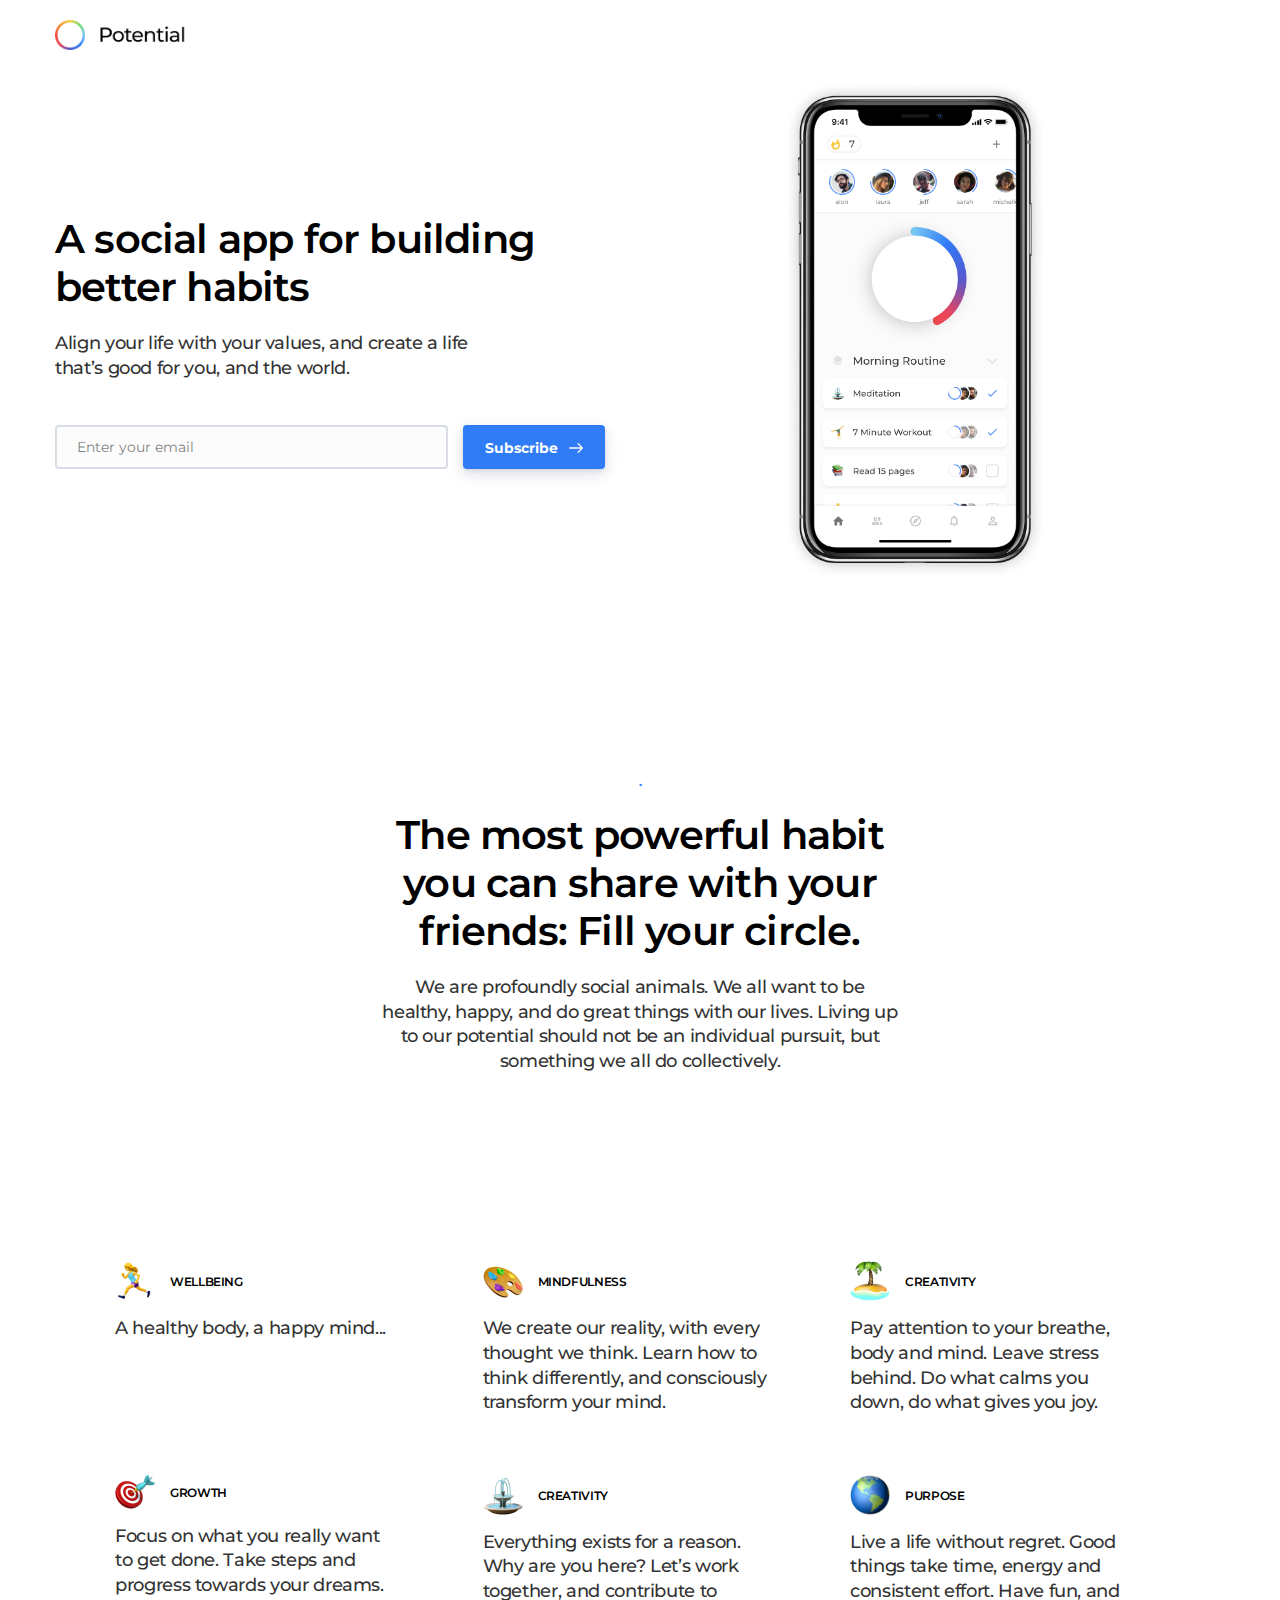
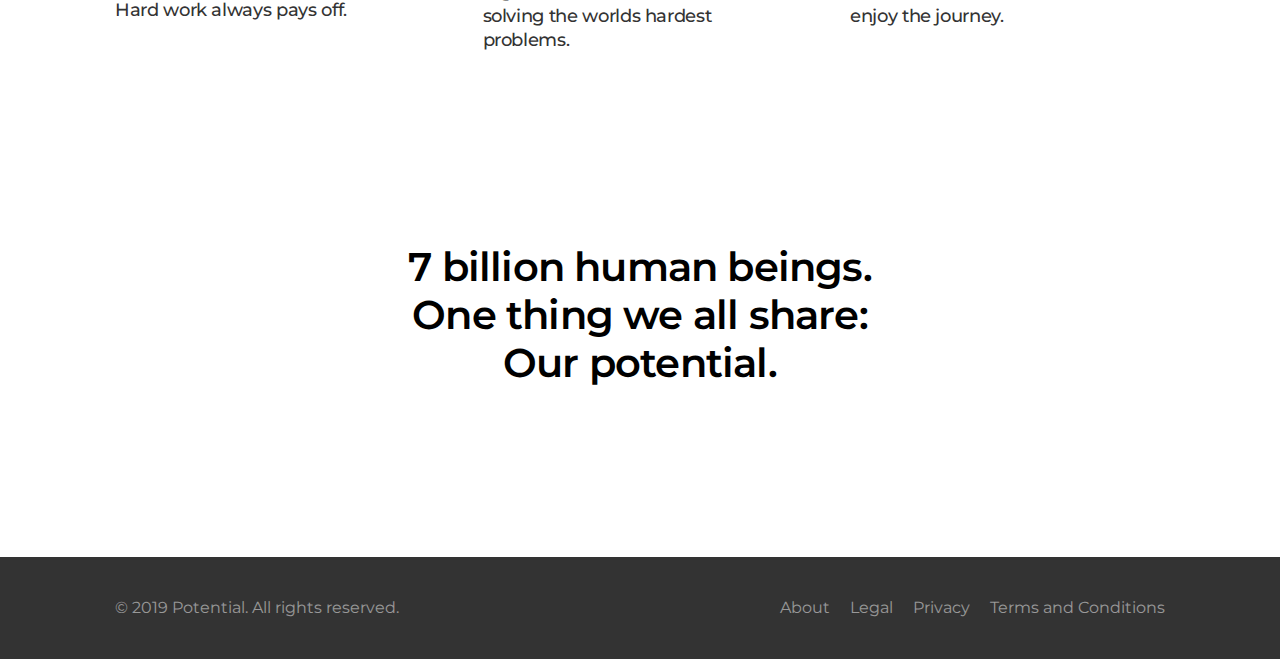
==== commit c85d7484: "updated about & home" ====
--- a/index.html
+++ b/index.html
@@ -82,8 +82,8 @@
     <div class="header-58__left">
       <div class="header-58__left_content">
         <!-- Our ability to develop, achieve and succeed -->
-        <h1 class="heading heading--accent header-58__heading">Create a life that’s good for you, and the world</h1>
-        <p class="header-58__text">A social app for living our best life, collectively, everyday.</p>
+        <h1 class="heading heading--accent header-58__heading">A social app for building better habits</h1>
+        <p class="header-58__text">Align your life with your values, and create a life that’s good for you, and the world.</p>
         <div class="header-58__cta_box">
           <!-- START OF: mailchimp form =====-->
           <form class="form js-subscribe-mailchimp-form" action="https://app.us20.list-manage.com/subscribe/post?u=6e6bca2529ee58202fa939c03&amp;id=a1b8b3dff5" method="post">
@@ -224,10 +224,10 @@
                   </button>
               </div>
             </div>
-            <div class="form__message_opener">
+        <!--    <div class="form__message_opener">
               <button class="form__message_opener_box js-open-engaging-message" type="button" data-index="email-form-1117">Why should I subscribe?<img class="emoji  " src="img/emoji/thinking.png" alt="Emoji"/>
               </button>
-            </div>
+            </div> -->
           </form>
           <!-- ===== END OF: mailchimp form-->
         </div>
@@ -246,7 +246,7 @@
       <div class="subheading">.</div>
       <h2 class="heading heading--accent">The most powerful habit you can share with your friends: Fill your circle.
       </h2>
-      <p>We are profoundly social animals. We all want to be healthy, happy, and do great things with our lives. Living up to our potential then should not be an individual pursuit. It’s meant to be something we  all do, together.</p>
+      <p>We are profoundly social animals. We all want to be healthy, happy, and do great things with our lives. Living up to our potential should not be an individual pursuit, but something we all do collectively.</p>
     </div>
   </div>
 </div>
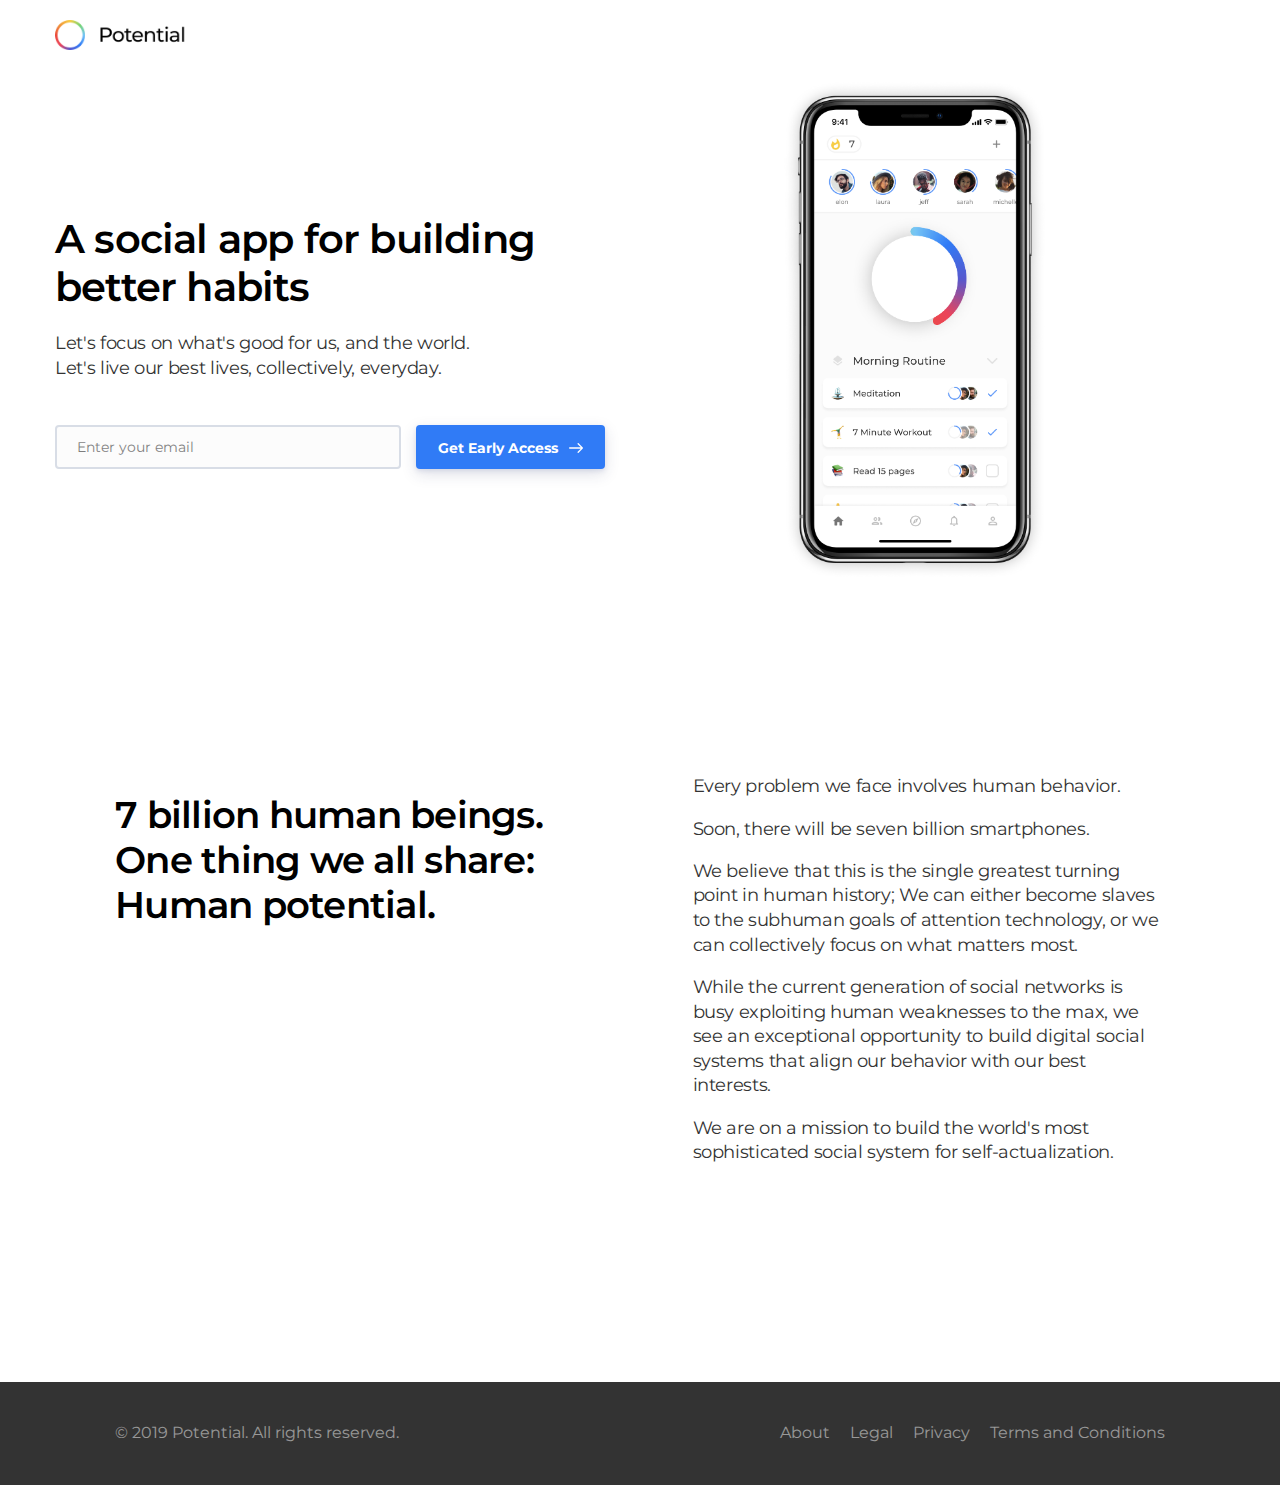
==== commit 43056e06: "update after EF" ====
--- a/index.html
+++ b/index.html
@@ -83,7 +83,7 @@
       <div class="header-58__left_content">
         <!-- Our ability to develop, achieve and succeed -->
         <h1 class="heading heading--accent header-58__heading">A social app for building better habits</h1>
-        <p class="header-58__text">Align your life with your values, and create a life that’s good for you, and the world.</p>
+        <p class="header-58__text">Let's focus on what's good for us, and the world. <br> Let's live our best lives, collectively, everyday.</p>
         <div class="header-58__cta_box">
           <!-- START OF: mailchimp form =====-->
           <form class="form js-subscribe-mailchimp-form" action="https://app.us20.list-manage.com/subscribe/post?u=6e6bca2529ee58202fa939c03&amp;id=a1b8b3dff5" method="post">
@@ -215,7 +215,7 @@
                 </div>
               </div>
               <div class="form__button">
-                  <button class="button js-submit-button button--accent-bg " type="submit"><span class="button__text">Subscribe</span>
+                  <button class="button js-submit-button button--accent-bg " type="submit"><span class="button__text">Get Early Access</span>
                     <div class="spinner"></div>
                     <div class="button__submit_success">
                       <div class="button__success_circle"></div>
@@ -239,92 +239,44 @@
 <!-- ===== END OF: Header 58-->
 
 
+<!-- START OF: Text 03 =====-->
+<div class="text--03">
+  <div class="container">
+    <div class="text--03__wrapper">
+      <div class="text--03__left">
+        <div class="text--03__big_text"><h3>7 billion human beings. One thing we all share: Human potential.</h3></div>
+      </div>
+      <div class="text--03__right">
+        <p>Every problem we face involves human behavior.</p>
+        <p>Soon, there will be seven billion smartphones.</p>
+        <p>We believe that this is the single greatest turning point in human history;
+
+          We can either become slaves to the subhuman goals of attention technology, or we can collectively focus on what matters most.</p>
+
+        <p>
+          While the current generation of social networks is busy exploiting human weaknesses to the max,
+          we see an exceptional opportunity to build digital social systems that align our behavior with our best interests.
+        </p>
+
+        <p>We are on a mission to build the world's most sophisticated social system for self-actualization.</p>
+
+      </div>
+    </div>
+  </div>
+</div>
+<!-- ===== END OF: Text 03-->
+
 <!-- START OF: Features =====-->
 <div class="features-01">
   <div class="container container--small">
     <div class="features-01__title_box">
-      <div class="subheading">.</div>
-      <h2 class="heading heading--accent">The most powerful habit you can share with your friends: Fill your circle.
+      <h2 class="heading heading--accent">
       </h2>
-      <p>We are profoundly social animals. We all want to be healthy, happy, and do great things with our lives. Living up to our potential should not be an individual pursuit, but something we all do collectively.</p>
     </div>
   </div>
 </div>
 <!-- ===== END OF: Features 1-->
-<!-- START OF: Features =====-->
-<div class="features-01">
-
-  <div class="container">
-    <ul class="features-01__items">
-
-
-      <li class="features-01__item">
-        <div class="feature">
-          <h3 class="feature__title"><img class="feature__icon" src="img/emoji/running.png"/><span class="feature__title_text">WELLBEING</span>
-          </h3>
-          <p class="feature__content"><span>A healthy body, a happy mind...</span></p>
-        </div>
-      </li>
-      <li class="features-01__item">
-        <div class="feature">
-          <h3 class="feature__title"><img class="feature__icon" src="img/emoji/art.png"/><span class="feature__title_text">MINDFULNESS</span>
-          </h3>
-          <p class="feature__content"><span>We create our reality, with every thought we think. Learn how to think differently, and consciously transform your mind.</span></p>
-        </div>
-      </li>
-      <li class="features-01__item">
-        <div class="feature">
-          <h3 class="feature__title"><img class="feature__icon" src="img/emoji/desert_island.png"/><span class="feature__title_text">CREATIVITY</span>
-          </h3>
-          <p class="feature__content"><span>Pay attention to your breathe, body and mind. Leave stress behind. Do what calms you down, do what gives you joy.</span></p>
-        </div>
-      </li>
-      <li class="features-01__item">
-        <div class="feature">
-          <h3 class="feature__title"><img class="feature__icon" src="img/emoji/target.png"/><span class="feature__title_text">GROWTH</span>
-          </h3>
-          <p class="feature__content"><span>Focus on what you really want to get done. Take steps and progress towards your dreams. Hard work always pays off.</span></p>
-        </div>
-      </li>
-
-
-      <li class="features-01__item">
-        <div class="feature">
-          <h3 class="feature__title"><img class="feature__icon" src="img/emoji/fountain.png"/><span class="feature__title_text">CREATIVITY</span>
-          </h3>
-          <p class="feature__content"><span>Everything exists for a reason. Why are you here? Let’s work together, and contribute to solving the worlds hardest problems.</span></p>
-        </div>
-      </li>
-      <li class="features-01__item">
-        <div class="feature">
-          <h3 class="feature__title"><img class="feature__icon" src="img/emoji/globe.png"/><span class="feature__title_text">PURPOSE</span>
-          </h3>
-          <p class="feature__content"><span>Live a life without regret. Good things take time, energy and consistent effort. Have fun, and enjoy the journey.</span></p>
-        </div>
-      </li>
-    </ul>
-  </div>
-</div>
-<!-- ===== END OF: Features 1-->
-<!-- START OF: Features =====-->
-<div class="features-01">
-  <div class="container container--small">
-    <div class="features-01__title_box">
-      <h2 class="heading heading--accent">7 billion human beings. One thing we all share: Our potential.
-      </h2>
-    </div>
-  </div>
-</div>
-<!-- ===== END OF: Features 1-->
-<!-- START OF: Features =====-->
-<div class="features-01">
-  <div class="container container--small">
-    <div class="features-01__title_box">
-
-    </div>
-  </div>
-</div>
-<!-- ===== END OF: Features 1-->
+
 <!-- START OF: Footer 02 =====-->
 <div class="footer-02">
   <div class="container">
--- a/css/main.css
+++ b/css/main.css
@@ -1428,8 +1428,8 @@
 .feature__icon {
   vertical-align: middle;
   margin-right: 15px;
-  max-height: 40px;
-  max-width: 40px;
+  max-height: 32px;
+  max-width: 32px;
   width: 100%; }
 
 .feature__link {
@@ -2555,6 +2555,10 @@
     .header-07__text, .header-23__text, .header-24__text, .header-25__text, .header-58__text {
       margin-left: auto;
       margin-right: auto; } }
+
+      .header-58__text{
+        font-weight: 400;
+      }
 
 .header-07__cta_box, .header-23__cta_box, .header-24__cta_box, .header-25__cta_box, .header-58__cta_box {
   margin-top: 45px; }
@@ -9260,7 +9264,9 @@
   margin-top: 20px; }
 
 .text--03 {
-  padding: 70px 0 70px; }
+  padding: 70px 0 70px;
+  font-weight: 400;
+}
 
 .text--03__wrapper {
   display: flex;
@@ -9286,7 +9292,9 @@
       font-size: 20px; } }
 
 .text--03__right {
-  width: 45%; }
+  width: 45%;
+}
+.text--03__right p {font-weight: 400;}
   .text--03__right p:first-of-type {
     margin-top: 0; }
   @media (max-width: 700px) {
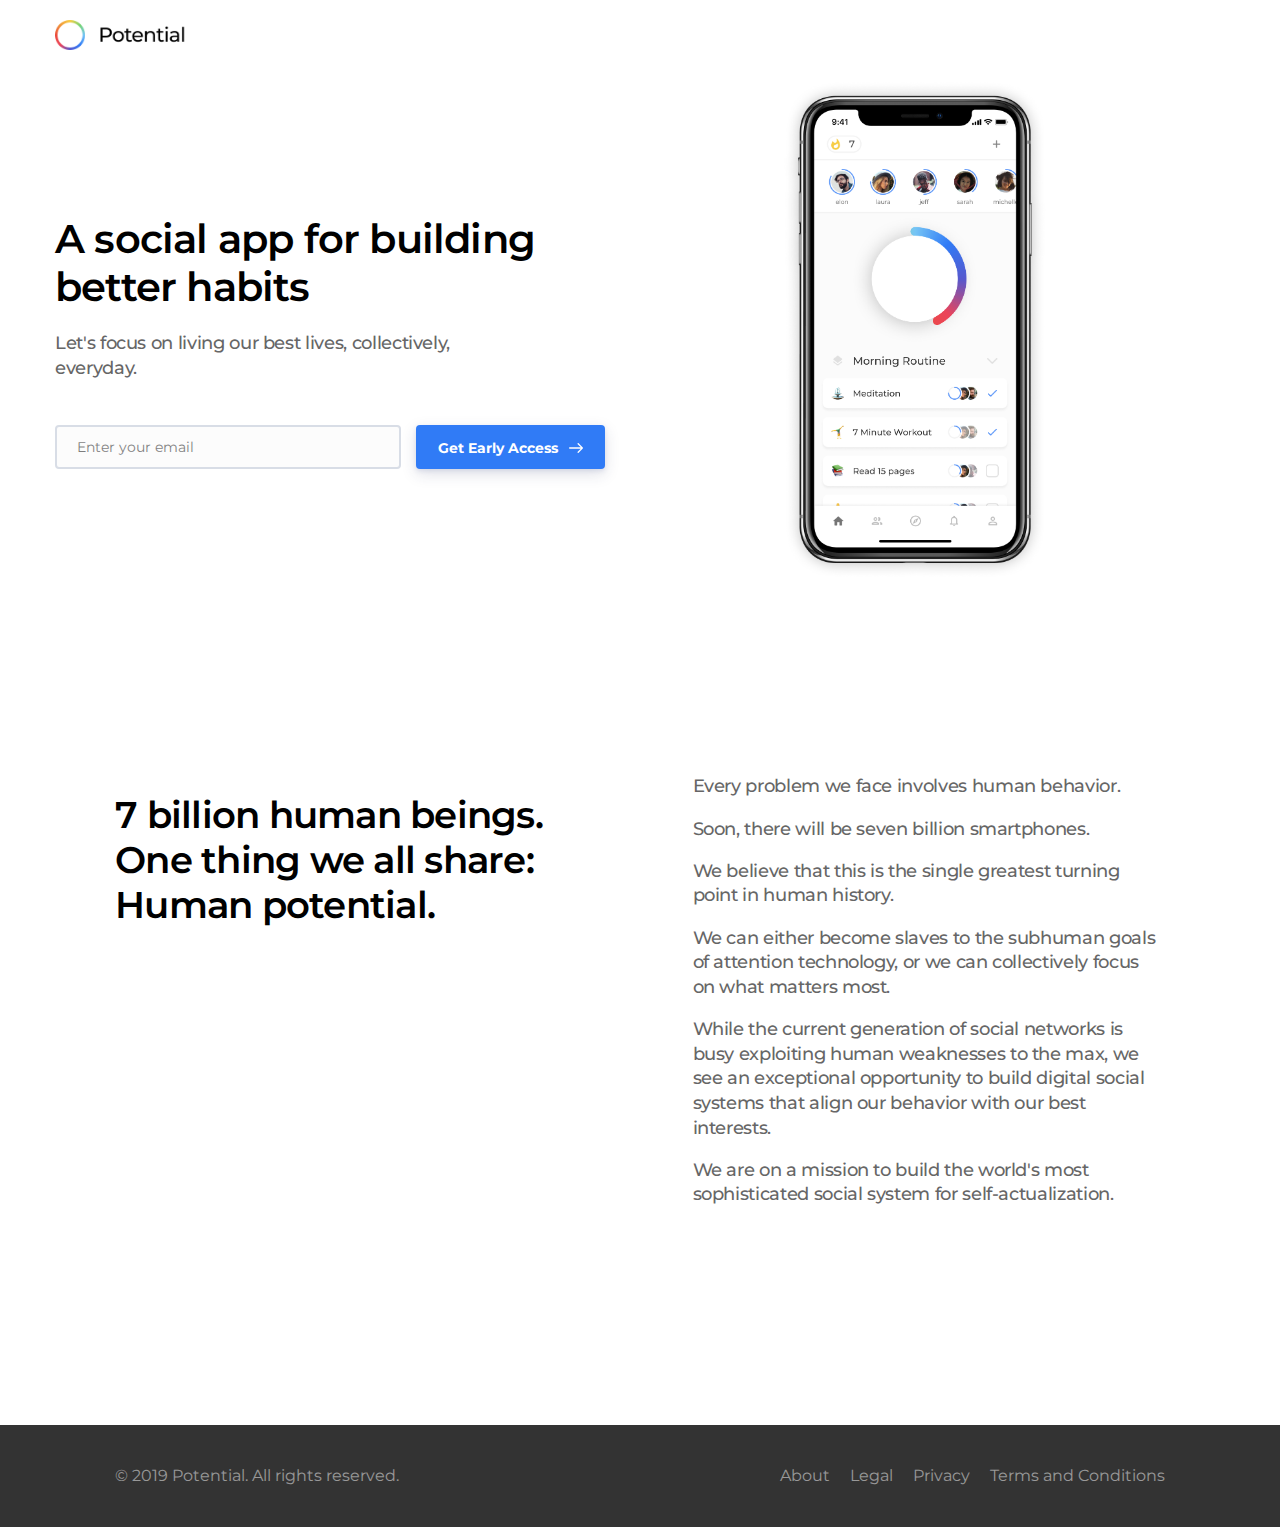
==== commit 3397fa38: "updated text" ====
--- a/index.html
+++ b/index.html
@@ -83,7 +83,7 @@
       <div class="header-58__left_content">
         <!-- Our ability to develop, achieve and succeed -->
         <h1 class="heading heading--accent header-58__heading">A social app for building better habits</h1>
-        <p class="header-58__text">Let's focus on what's good for us, and the world. <br> Let's live our best lives, collectively, everyday.</p>
+        <p class="header-58__text">Let's focus on living our best lives, collectively, everyday.</p>
         <div class="header-58__cta_box">
           <!-- START OF: mailchimp form =====-->
           <form class="form js-subscribe-mailchimp-form" action="https://app.us20.list-manage.com/subscribe/post?u=6e6bca2529ee58202fa939c03&amp;id=a1b8b3dff5" method="post">
@@ -249,7 +249,9 @@
       <div class="text--03__right">
         <p>Every problem we face involves human behavior.</p>
         <p>Soon, there will be seven billion smartphones.</p>
-        <p>We believe that this is the single greatest turning point in human history;
+        <p>
+          We believe that this is the single greatest turning point in human history.</p>
+          <p>
 
           We can either become slaves to the subhuman goals of attention technology, or we can collectively focus on what matters most.</p>
 
@@ -289,7 +291,7 @@
       <div class="social-buttons">
 
         <div class="footer-02__text">
-          <a class="footer-02__link" href="about.html">About</a> &nbsp;&nbsp;&nbsp;
+          <a class="footer-02__link" href="https://www.linkedin.com/in/welf/">About</a> &nbsp;&nbsp;&nbsp;
           <a class="footer-02__link" href="legal.html">Legal</a> &nbsp;&nbsp;&nbsp;
           <a class="footer-02__link" href="privacy.html">Privacy</a> &nbsp;&nbsp;&nbsp;
           <a class="footer-02__link" href="terms.html">Terms and Conditions</a>
--- a/css/main.css
+++ b/css/main.css
@@ -2557,7 +2557,7 @@
       margin-right: auto; } }
 
       .header-58__text{
-        font-weight: 400;
+        color: #666;
       }
 
 .header-07__cta_box, .header-23__cta_box, .header-24__cta_box, .header-25__cta_box, .header-58__cta_box {
@@ -9294,7 +9294,7 @@
 .text--03__right {
   width: 45%;
 }
-.text--03__right p {font-weight: 400;}
+.text--03__right p {color: #666;}
   .text--03__right p:first-of-type {
     margin-top: 0; }
   @media (max-width: 700px) {
